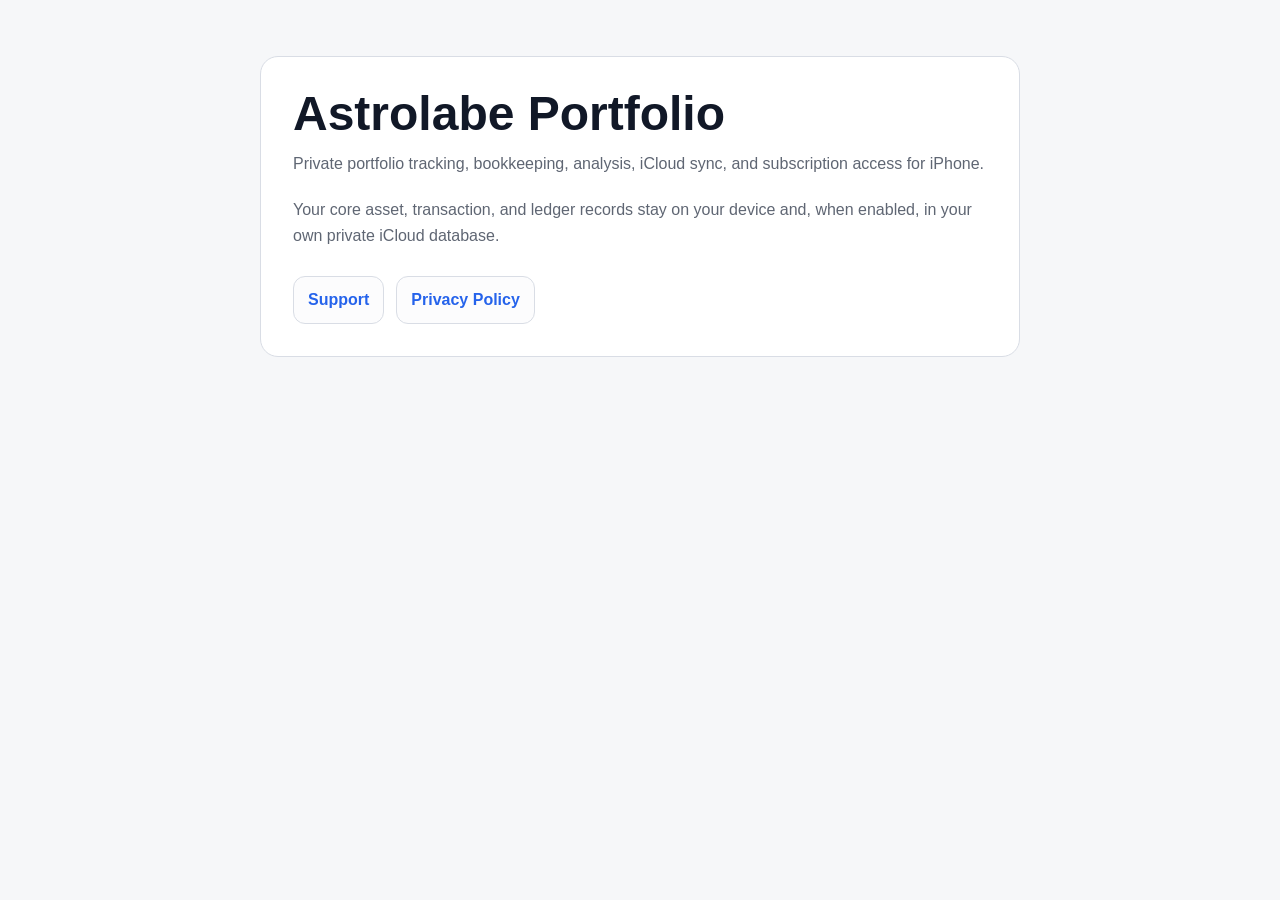
==== index.html @ a9cd0f06 "Publish Astrolabe Portfolio support pages" ====
<!doctype html>
<html lang="en">
<head>
  <meta charset="utf-8">
  <meta name="viewport" content="width=device-width, initial-scale=1">
  <title>Astrolabe Portfolio</title>
  <style>
    :root {
      color-scheme: light dark;
      --bg: #f6f7f9;
      --text: #111827;
      --muted: #5f6673;
      --card: #ffffff;
      --link: #2563eb;
      --border: #d9dde5;
    }

    @media (prefers-color-scheme: dark) {
      :root {
        --bg: #0b0d12;
        --text: #f5f7fb;
        --muted: #a3adbd;
        --card: #151923;
        --link: #60a5fa;
        --border: #2b3240;
      }
    }

    body {
      margin: 0;
      font-family: -apple-system, BlinkMacSystemFont, "Segoe UI", sans-serif;
      background: var(--bg);
      color: var(--text);
      line-height: 1.6;
    }

    main {
      width: min(760px, calc(100% - 32px));
      margin: 56px auto;
    }

    .panel {
      background: var(--card);
      border: 1px solid var(--border);
      border-radius: 18px;
      padding: 32px;
    }

    h1 {
      margin: 0 0 12px;
      font-size: clamp(32px, 7vw, 48px);
      line-height: 1.05;
      letter-spacing: 0;
    }

    p {
      color: var(--muted);
      margin: 0 0 20px;
    }

    nav {
      display: flex;
      gap: 12px;
      flex-wrap: wrap;
      margin-top: 28px;
    }

    a {
      color: var(--link);
      text-decoration: none;
      font-weight: 600;
    }

    nav a {
      border: 1px solid var(--border);
      border-radius: 12px;
      padding: 10px 14px;
      background: color-mix(in srgb, var(--card), var(--bg) 35%);
    }
  </style>
</head>
<body>
  <main>
    <section class="panel">
      <h1>Astrolabe Portfolio</h1>
      <p>Private portfolio tracking, bookkeeping, analysis, iCloud sync, and subscription access for iPhone.</p>
      <p>Your core asset, transaction, and ledger records stay on your device and, when enabled, in your own private iCloud database.</p>
      <nav aria-label="Astrolabe Portfolio links">
        <a href="./support.html">Support</a>
        <a href="./privacy.html">Privacy Policy</a>
      </nav>
    </section>
  </main>
</body>
</html>
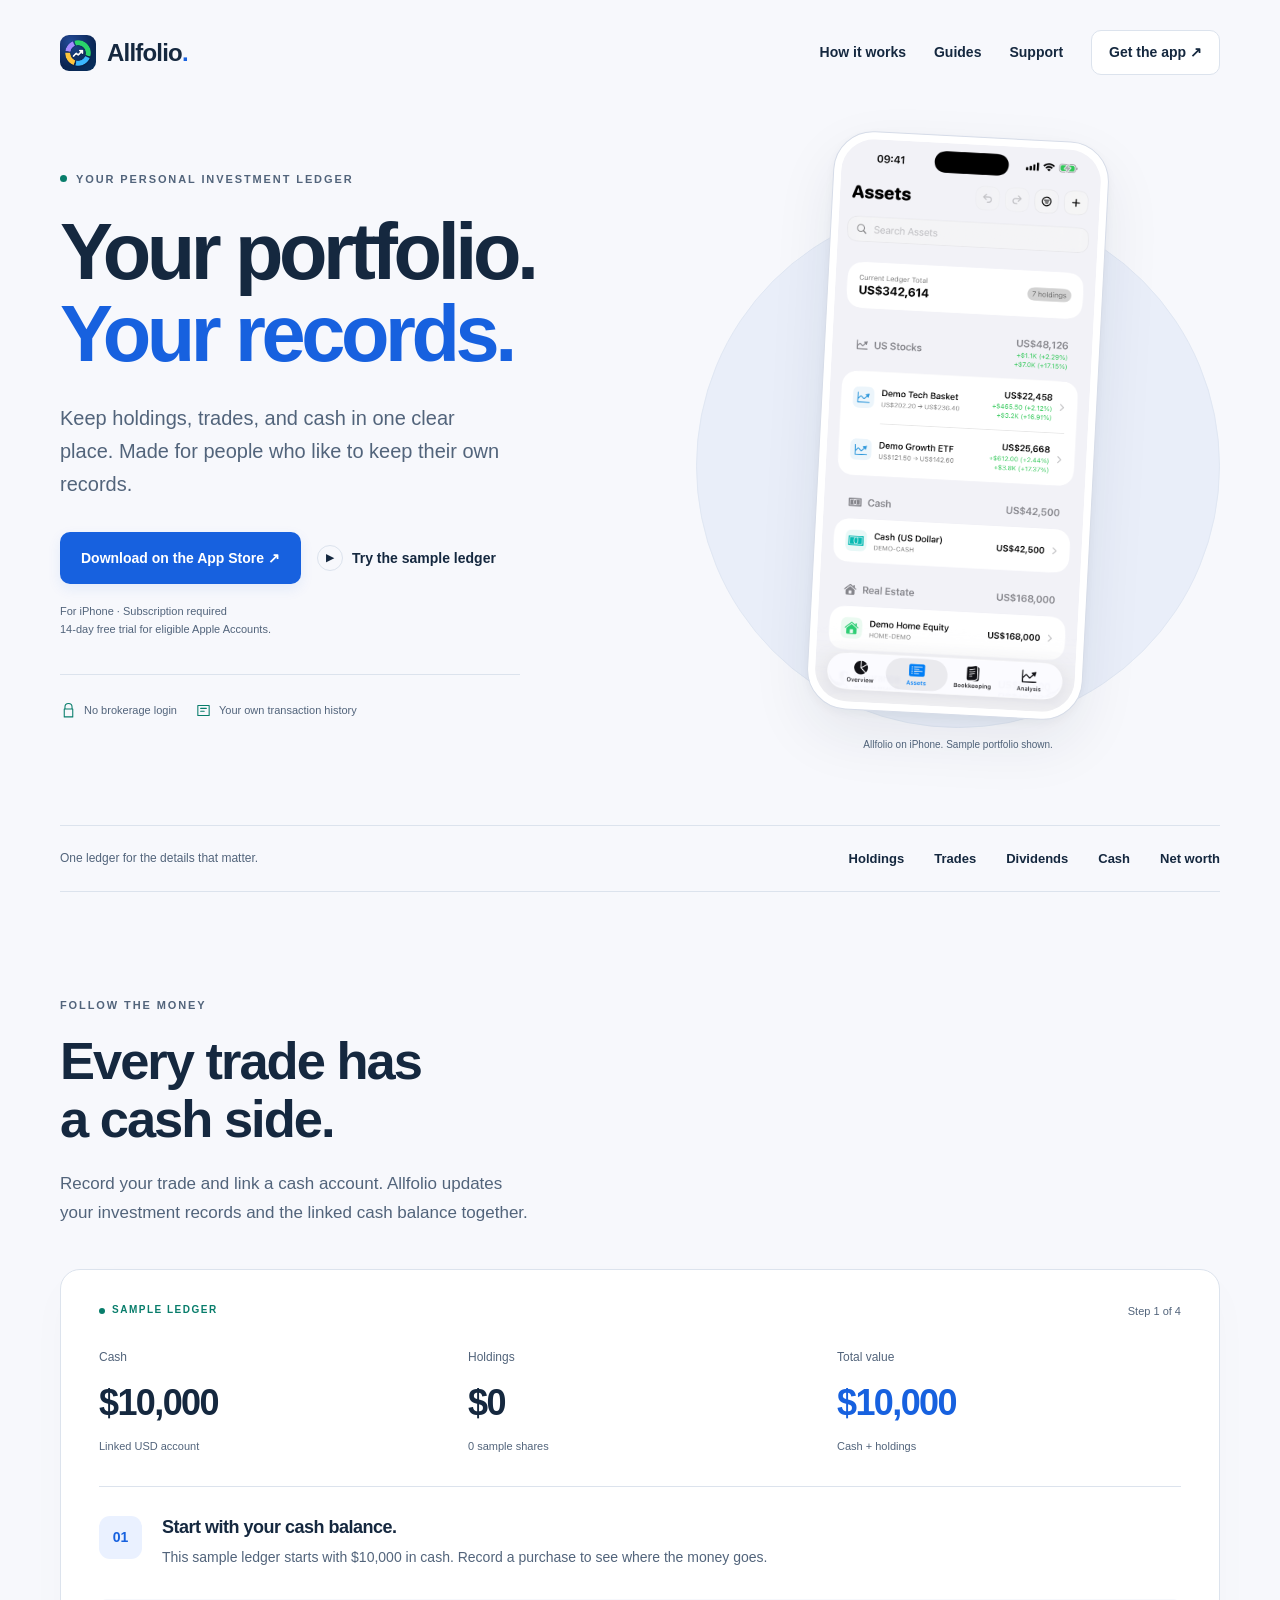
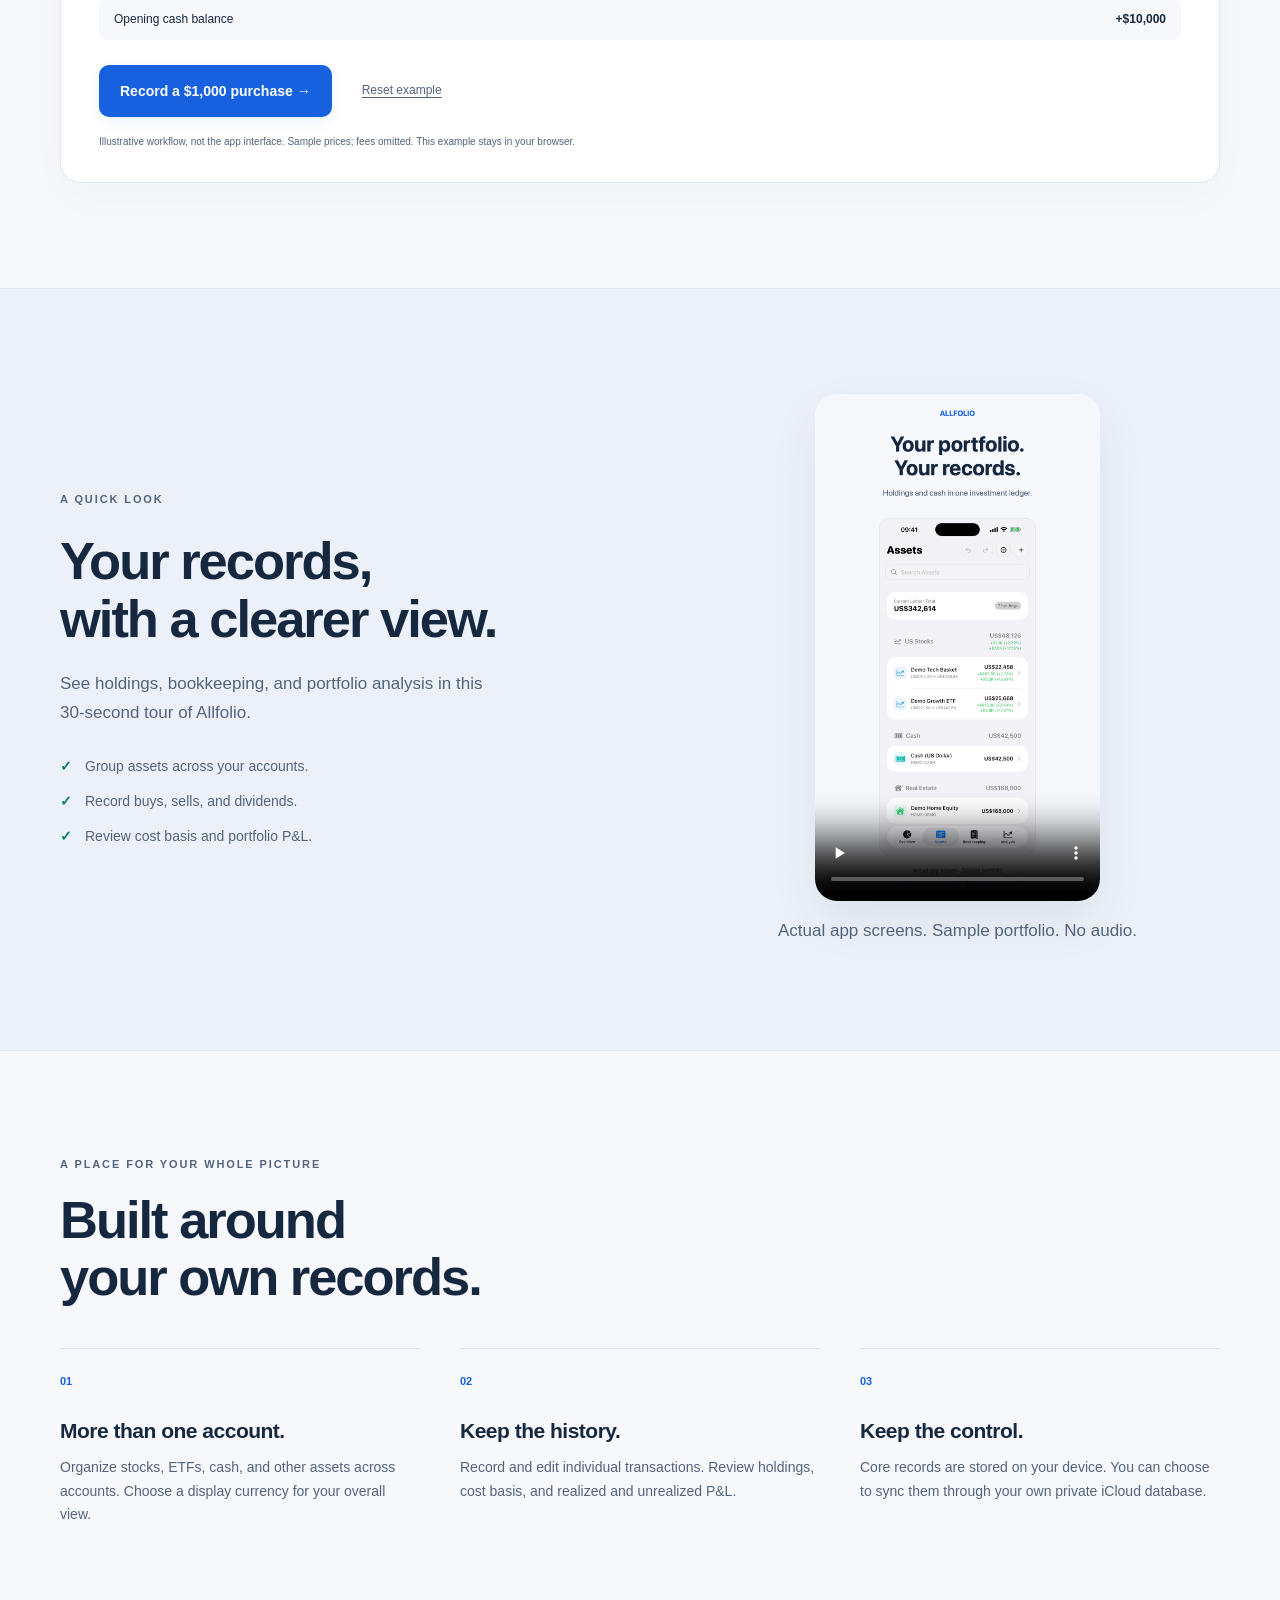
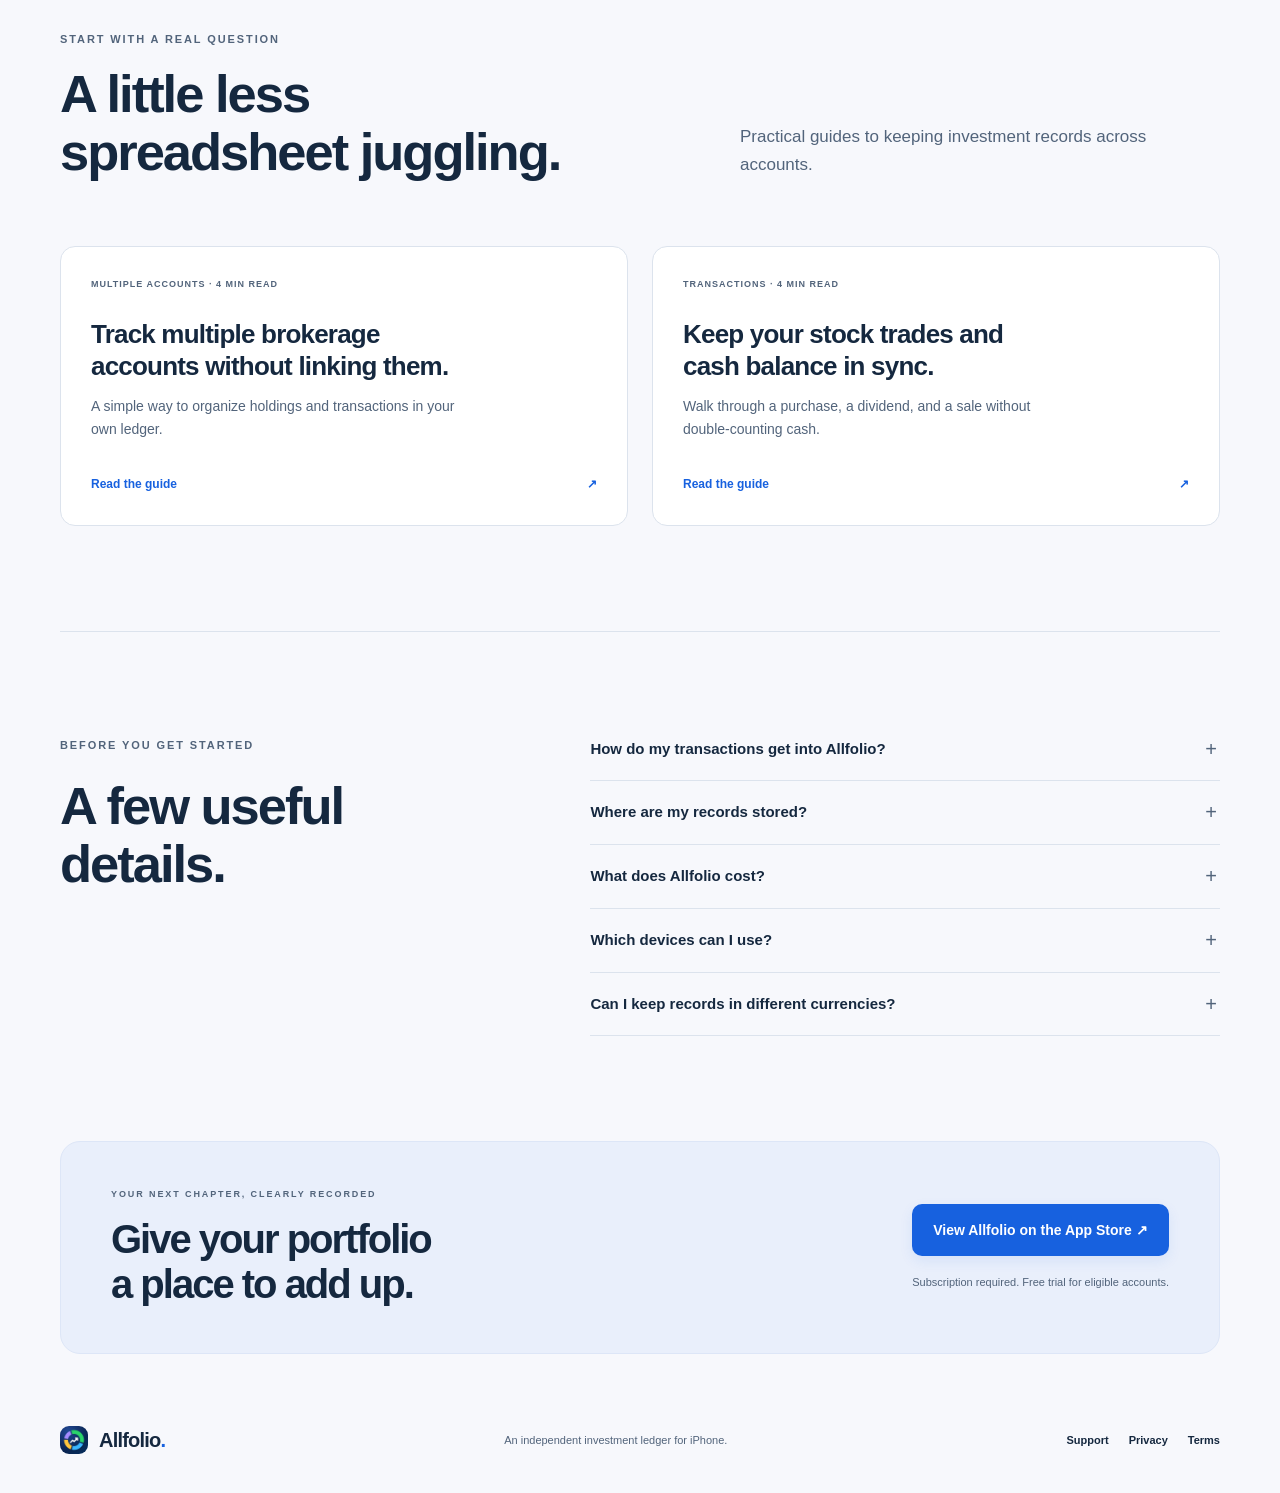
==== commit ba107452: "Publish Allfolio US landing page and investment ledger guides" ====
--- a/index.html
+++ b/index.html
@@ -1,95 +1,32 @@
 <!doctype html>
 <html lang="en">
 <head>
-  <meta charset="utf-8">
-  <meta name="viewport" content="width=device-width, initial-scale=1">
-  <title>Astrolabe Portfolio</title>
-  <style>
-    :root {
-      color-scheme: light dark;
-      --bg: #f6f7f9;
-      --text: #111827;
-      --muted: #5f6673;
-      --card: #ffffff;
-      --link: #2563eb;
-      --border: #d9dde5;
-    }
-
-    @media (prefers-color-scheme: dark) {
-      :root {
-        --bg: #0b0d12;
-        --text: #f5f7fb;
-        --muted: #a3adbd;
-        --card: #151923;
-        --link: #60a5fa;
-        --border: #2b3240;
-      }
-    }
-
-    body {
-      margin: 0;
-      font-family: -apple-system, BlinkMacSystemFont, "Segoe UI", sans-serif;
-      background: var(--bg);
-      color: var(--text);
-      line-height: 1.6;
-    }
-
-    main {
-      width: min(760px, calc(100% - 32px));
-      margin: 56px auto;
-    }
-
-    .panel {
-      background: var(--card);
-      border: 1px solid var(--border);
-      border-radius: 18px;
-      padding: 32px;
-    }
-
-    h1 {
-      margin: 0 0 12px;
-      font-size: clamp(32px, 7vw, 48px);
-      line-height: 1.05;
-      letter-spacing: 0;
-    }
-
-    p {
-      color: var(--muted);
-      margin: 0 0 20px;
-    }
-
-    nav {
-      display: flex;
-      gap: 12px;
-      flex-wrap: wrap;
-      margin-top: 28px;
-    }
-
-    a {
-      color: var(--link);
-      text-decoration: none;
-      font-weight: 600;
-    }
-
-    nav a {
-      border: 1px solid var(--border);
-      border-radius: 12px;
-      padding: 10px 14px;
-      background: color-mix(in srgb, var(--card), var(--bg) 35%);
-    }
-  </style>
+  <meta charset="utf-8"><meta name="viewport" content="width=device-width, initial-scale=1">
+  <title>Allfolio — Your portfolio. Your records.</title>
+  <meta name="description" content="A personal investment ledger for iPhone. Track holdings, trades, dividends, and cash across accounts without a brokerage login. Optional private iCloud sync.">
+  <meta name="theme-color" content="#f7f8fc">
+  <meta name="apple-itunes-app" content="app-id=6772176503, affiliate-data=pt=128935614&amp;ct=US_Web_202611&amp;mt=8">
+  <meta property="og:title" content="Allfolio — Your portfolio. Your records."><meta property="og:description" content="Holdings, trades, and cash in one clear ledger. Made for iPhone. No brokerage login required."><meta property="og:type" content="website"><meta property="og:url" content="https://ogerhsou.github.io/astrolabe-portfolio-support/"><meta property="og:image" content="https://ogerhsou.github.io/astrolabe-portfolio-support/marketing/social-card.png"><meta name="twitter:card" content="summary_large_image">
+  <link rel="canonical" href="https://ogerhsou.github.io/astrolabe-portfolio-support/"><link rel="icon" href="./marketing/app-icon.png"><link rel="stylesheet" href="./marketing/site.css"><script src="./marketing/demo.js" defer></script>
+  <script type="application/ld+json">{"@context":"https://schema.org","@type":"SoftwareApplication","name":"Allfolio: Portfolio Tracker","applicationCategory":"FinanceApplication","operatingSystem":"iOS 17.0 or later","url":"https://ogerhsou.github.io/astrolabe-portfolio-support/","downloadUrl":"https://apps.apple.com/us/app/allfolio-portfolio-tracker/id6772176503","description":"A personal investment ledger for iPhone, with manual transaction recording, linked cash accounts, holdings, and optional private iCloud sync."}</script>
 </head>
 <body>
-  <main>
-    <section class="panel">
-      <h1>Astrolabe Portfolio</h1>
-      <p>Private portfolio tracking, bookkeeping, analysis, iCloud sync, and subscription access for iPhone.</p>
-      <p>Your core asset, transaction, and ledger records stay on your device and, when enabled, in your own private iCloud database.</p>
-      <nav aria-label="Astrolabe Portfolio links">
-        <a href="./support.html">Support</a>
-        <a href="./privacy.html">Privacy Policy</a>
-      </nav>
+  <a class="skip-link" href="#main">Skip to content</a>
+  <header class="site-header wrap"><a class="brand" href="./" aria-label="Allfolio home"><img src="./marketing/app-icon.png" width="36" height="36" alt=""><span>Allfolio<span class="brand-dot">.</span></span></a><nav aria-label="Main navigation"><a href="#how-it-works">How it works</a><a href="#guides">Guides</a><a href="./support.html">Support</a><a class="nav-download" href="https://apps.apple.com/app/apple-store/id6772176503?pt=128935614&amp;ct=US_Web_202611&amp;mt=8">Get the app ↗</a></nav></header>
+  <main id="main">
+    <section class="hero wrap" aria-labelledby="hero-title">
+      <div class="hero-copy"><p class="eyebrow"><span class="status-dot" aria-hidden="true"></span>YOUR PERSONAL INVESTMENT LEDGER</p><h1 id="hero-title">Your portfolio.<br><span>Your records.</span></h1><p class="hero-description">Keep holdings, trades, and cash in one clear place. Made for people who like to keep their own records.</p><div class="hero-actions"><a class="button primary" href="https://apps.apple.com/app/apple-store/id6772176503?pt=128935614&amp;ct=US_Web_202611&amp;mt=8">Download on the App Store ↗</a><a class="button text-button" href="#how-it-works"><span class="play-mark" aria-hidden="true">▶</span>Try the sample ledger</a></div><p class="purchase-note">For iPhone · Subscription required<br>14-day free trial for eligible Apple Accounts.</p><div class="hero-proof"><span><svg viewBox="0 0 24 24" aria-hidden="true"><path d="M7 10V7a5 5 0 0 1 10 0v3M6 10h12v11H6z"/></svg>No brokerage login</span><span><svg viewBox="0 0 24 24" aria-hidden="true"><path d="M4 5h16v14H4zM8 9h8M8 13h5"/></svg>Your own transaction history</span></div></div>
+      <figure class="hero-visual"><div class="visual-orbit" aria-hidden="true"></div><div class="phone-frame"><img class="app-screen" src="./marketing/holdings.png" width="1284" height="2778" alt="Allfolio's Assets screen showing sample stock holdings, cash, and other assets in one ledger." fetchpriority="high"></div><figcaption>Allfolio on iPhone. Sample portfolio shown.</figcaption></figure>
     </section>
-  </main>
-</body>
-</html>
+    <section class="feature-strip wrap" aria-label="What you can track"><p>One ledger for the details that matter.</p><div><span>Holdings</span><span>Trades</span><span>Dividends</span><span>Cash</span><span>Net worth</span></div></section>
+    <section class="section wrap" id="how-it-works" aria-labelledby="demo-title">
+      <div class="section-heading"><p class="eyebrow">FOLLOW THE MONEY</p><h2 id="demo-title">Every trade has<br>a cash side.</h2><p>Record your trade and link a cash account. Allfolio updates your investment records and the linked cash balance together.</p></div>
+      <div class="demo" data-ledger-demo><div class="demo-topline"><span class="sample-tag">SAMPLE LEDGER</span><span class="demo-step" data-demo-step>Step 1 of 4</span></div><div class="demo-balances"><div><span class="balance-label">Cash</span><strong data-demo-cash>$10,000</strong><span class="balance-detail">Linked USD account</span></div><div><span class="balance-label">Holdings</span><strong data-demo-holdings>$0</strong><span class="balance-detail" data-demo-shares>0 sample shares</span></div><div><span class="balance-label">Total value</span><strong data-demo-total>$10,000</strong><span class="balance-detail">Cash + holdings</span></div></div><div class="demo-explanation" aria-live="polite" aria-atomic="true"><span class="demo-symbol" aria-hidden="true" data-demo-icon>01</span><div><h3 data-demo-title>Start with your cash balance.</h3><p data-demo-description>This sample ledger starts with $10,000 in cash. Record a purchase to see where the money goes.</p></div></div><ol class="demo-history" data-demo-history aria-label="Sample transaction history"><li><span>Opening cash balance</span><strong>+$10,000</strong></li></ol><div class="demo-controls"><button type="button" class="button primary" data-demo-next>Record a $1,000 purchase →</button><button type="button" class="reset-button" data-demo-reset>Reset example</button></div><p class="demo-disclosure">Illustrative workflow, not the app interface. Sample prices; fees omitted. This example stays in your browser.</p><noscript><p class="demo-disclosure">Buying 10 shares at $100 moves $1,000 from cash into holdings. Your cash becomes $9,000 and your holdings become $1,000. Enable JavaScript to step through the example.</p></noscript></div>
+    </section>
+    <section class="section tour-section" aria-labelledby="tour-title"><div class="wrap tour-layout"><div><p class="eyebrow">A QUICK LOOK</p><h2 id="tour-title">Your records,<br>with a clearer view.</h2><p>See holdings, bookkeeping, and portfolio analysis in this 30-second tour of Allfolio.</p><ul class="check-list"><li>Group assets across your accounts.</li><li>Record buys, sells, and dividends.</li><li>Review cost basis and portfolio P&amp;L.</li></ul></div><div class="tour-video"><video controls playsinline preload="none" poster="./marketing/tour-poster.png" width="1080" height="1920" aria-label="Thirty-second Allfolio product tour with sample data"><source src="./marketing/allfolio-tour.mp4" type="video/mp4"><track kind="captions" src="./marketing/allfolio-tour.vtt" srclang="en" label="English" default>Your browser does not support video. <a href="./marketing/allfolio-tour.mp4">Download the Allfolio tour.</a></video><p>Actual app screens. Sample portfolio. No audio.</p></div></div></section>
+    <section class="section wrap" aria-labelledby="features-title"><div class="section-heading"><p class="eyebrow">A PLACE FOR YOUR WHOLE PICTURE</p><h2 id="features-title">Built around<br>your own records.</h2></div><div class="feature-grid"><article><span class="feature-number">01</span><h3>More than one account.</h3><p>Organize stocks, ETFs, cash, and other assets across accounts. Choose a display currency for your overall view.</p></article><article><span class="feature-number">02</span><h3>Keep the history.</h3><p>Record and edit individual transactions. Review holdings, cost basis, and realized and unrealized P&amp;L.</p></article><article><span class="feature-number">03</span><h3>Keep the control.</h3><p>Core records are stored on your device. You can choose to sync them through your own private iCloud database.</p></article></div></section>
+    <section class="section guides-section wrap" id="guides" aria-labelledby="guides-title"><div class="section-heading horizontal"><div><p class="eyebrow">START WITH A REAL QUESTION</p><h2 id="guides-title">A little less<br>spreadsheet juggling.</h2></div><p>Practical guides to keeping investment records across accounts.</p></div><div class="guide-grid"><a class="guide-card" href="./guides/manual-portfolio-tracker.html"><span class="guide-topic">MULTIPLE ACCOUNTS · 4 MIN READ</span><h3>Track multiple brokerage accounts without linking them.</h3><p>A simple way to organize holdings and transactions in your own ledger.</p><span class="guide-arrow">Read the guide <span aria-hidden="true">↗</span></span></a><a class="guide-card" href="./guides/trades-and-cash.html"><span class="guide-topic">TRANSACTIONS · 4 MIN READ</span><h3>Keep your stock trades and cash balance in sync.</h3><p>Walk through a purchase, a dividend, and a sale without double-counting cash.</p><span class="guide-arrow">Read the guide <span aria-hidden="true">↗</span></span></a></div></section>
+    <section class="section wrap faq-section" aria-labelledby="faq-title"><div><p class="eyebrow">BEFORE YOU GET STARTED</p><h2 id="faq-title">A few useful<br>details.</h2></div><div class="faq-list"><details><summary>How do my transactions get into Allfolio?</summary><p>You record your assets and transactions yourself. Optional AI recognition can help turn a screenshot into transaction details for you to review. No brokerage login is required.</p></details><details><summary>Where are my records stored?</summary><p>Core asset, transaction, and ledger records are stored on your device, with optional sync through your own private iCloud database. Optional AI, market data, feedback, and consented usage analytics have separate data flows explained in our <a href="./privacy.html">privacy policy</a>.</p></details><details><summary>What does Allfolio cost?</summary><p>Allfolio is free to download. An active monthly or yearly subscription, or an eligible trial, is required to use the app. Eligible Apple Accounts can start a 14-day free trial. Current plans and prices are shown in the App Store and in the app. Trials renew as paid subscriptions unless canceled in your Apple Account settings.</p></details><details><summary>Which devices can I use?</summary><p>Allfolio is available on the App Store for iPhone running iOS 17 or later.</p></details><details><summary>Can I keep records in different currencies?</summary><p>Yes. Record assets and cash accounts in their own currencies, then choose a display currency for the combined view.</p></details></div></section>
+    <section class="closing wrap"><div><p class="eyebrow">YOUR NEXT CHAPTER, CLEARLY RECORDED</p><h2>Give your portfolio<br>a place to add up.</h2></div><div><a class="button primary" href="https://apps.apple.com/app/apple-store/id6772176503?pt=128935614&amp;ct=US_Web_202611&amp;mt=8">View Allfolio on the App Store ↗</a><p class="purchase-note">Subscription required. Free trial for eligible accounts.</p></div></section>
+  </main><footer class="site-footer wrap"><a class="brand" href="./"><img src="./marketing/app-icon.png" width="28" height="28" alt=""><span>Allfolio<span class="brand-dot">.</span></span></a><p>An independent investment ledger for iPhone.</p><nav aria-label="Footer navigation"><a href="./support.html">Support</a><a href="./privacy.html">Privacy</a><a href="https://www.apple.com/legal/internet-services/itunes/dev/stdeula/">Terms</a></nav></footer>
+</body></html>
--- a/marketing/site.css
+++ b/marketing/site.css
@@ -0,0 +1,3 @@
+:root{color-scheme:light;--ink:#15283f;--muted:#52647b;--blue:#1761df;--blue-dark:#104cba;--mint:#087d6b;--line:#dce3ed;--paper:#f7f8fc}*{box-sizing:border-box}html{scroll-behavior:smooth;scroll-padding-top:30px}body{margin:0;background:var(--paper);color:var(--ink);font-family:-apple-system,BlinkMacSystemFont,"Segoe UI",sans-serif;font-size:17px;line-height:1.65;-webkit-font-smoothing:antialiased}a{color:inherit;text-decoration:none}a:focus-visible,button:focus-visible,summary:focus-visible{outline:3px solid var(--blue);outline-offset:6px;border-radius:5px}button{font:inherit;cursor:pointer}.wrap{width:min(1160px,calc(100% - 80px));margin-inline:auto}.skip-link{position:absolute;top:-70px;left:20px;background:var(--ink);color:#fff;padding:12px 18px;z-index:10}.skip-link:focus{top:12px}.site-header{height:105px;display:flex;align-items:center;justify-content:space-between;gap:28px}.brand{display:inline-flex;align-items:center;gap:11px;font-size:24px;font-weight:750;letter-spacing:-.8px;white-space:nowrap}.brand img{border-radius:9px}.brand-dot{color:var(--blue)}nav{display:flex;align-items:center;gap:28px;font-size:14px;font-weight:600}.nav-download{padding:10px 17px;border:1px solid var(--line);border-radius:10px;background:#fff}nav a:hover{color:var(--blue)}.hero{display:grid;grid-template-columns:1.15fr 1fr;align-items:center;min-height:720px;padding-block:25px 65px;gap:34px}.eyebrow{font-size:11px;font-weight:750;letter-spacing:1.9px;line-height:1.6;margin:0 0 23px;color:var(--muted)}.status-dot{display:inline-block;width:7px;height:7px;background:var(--mint);border-radius:50%;margin-right:9px;vertical-align:1px}h1,h2,h3,p{margin-top:0}h1{font-size:clamp(54px,6.2vw,84px);line-height:1.03;font-weight:750;letter-spacing:-4.4px;margin-bottom:27px}h1 span{color:var(--blue)}.hero-description{color:var(--muted);font-size:20px;line-height:1.65;max-width:445px;margin-bottom:30px}.hero-actions{display:flex;align-items:center;flex-wrap:wrap;gap:15px}.button{display:inline-flex;align-items:center;justify-content:center;gap:12px;min-height:52px;padding:13px 20px;border-radius:10px;border:1px solid transparent;font-size:14px;font-weight:650;line-height:1.45;text-align:center}.primary{background:var(--blue);color:#fff;box-shadow:0 5px 14px #1761df16}.primary:hover{background:var(--blue-dark)}.text-button{padding-inline:0;gap:9px}.text-button:hover{color:var(--blue)}.play-mark{font-size:10px;width:26px;height:26px;display:grid;place-items:center;border:1px solid var(--line);border-radius:50%;padding-left:1px}.purchase-note{font-size:11px;line-height:1.7;color:var(--muted);margin:17px 0 0}.hero-proof{display:flex;flex-wrap:wrap;gap:18px;margin-top:35px;padding-top:26px;border-top:1px solid var(--line);max-width:460px;color:var(--muted);font-size:11px}.hero-proof span{display:inline-flex;align-items:center;gap:7px}.hero-proof svg{width:17px;height:17px;stroke:var(--mint);stroke-width:1.5;fill:none;stroke-linecap:round;stroke-linejoin:round}.hero-visual{margin:0;position:relative;display:flex;flex-direction:column;align-items:center;isolation:isolate}.visual-orbit{position:absolute;top:11%;width:100%;aspect-ratio:1;border-radius:50%;background:#e9eef9;border:1px solid #e0e7f3;z-index:-1}.phone-frame{width:276px;border-radius:40px;padding:7px;background:#fff;border:1px solid #d6dce8;box-shadow:0 24px 60px #15283f14,0 3px 10px #15283f0a;transform:rotate(3deg)}.app-screen{display:block;width:100%;height:auto;border-radius:33px}.hero-visual figcaption{font-size:10px;color:var(--muted);margin-top:22px}.feature-strip{border-block:1px solid var(--line);padding-block:22px;display:flex;align-items:center;justify-content:space-between;gap:25px}.feature-strip p{margin:0;color:var(--muted);font-size:12px}.feature-strip>div{display:flex;flex-wrap:wrap;gap:30px;font-size:13px;font-weight:650}.section{padding-block:105px}.section-heading{max-width:600px;margin-bottom:42px}.section-heading .eyebrow{margin-bottom:17px}h2{font-size:clamp(34px,4.1vw,54px);line-height:1.1;letter-spacing:-2px;font-weight:720;margin-bottom:23px}.section-heading>p:last-child,.tour-layout>div>p:not(.eyebrow),.horizontal>p{color:var(--muted);font-size:17px;max-width:480px}h3{font-size:21px;line-height:1.3;letter-spacing:-.5px;margin-bottom:12px}.demo{background:#fff;border:1px solid var(--line);padding:32px 38px;border-radius:20px;box-shadow:0 16px 45px #15283f05}.demo-topline{display:flex;justify-content:space-between;align-items:center;margin-bottom:28px}.sample-tag{display:inline-flex;align-items:center;gap:7px;color:var(--mint);font-size:10px;letter-spacing:1.5px;font-weight:750}.sample-tag:before{content:"";display:block;width:6px;height:6px;border-radius:50%;background:var(--mint)}.demo-step{font-size:11px;color:var(--muted)}.demo-balances{display:grid;grid-template-columns:repeat(3,1fr);gap:25px;padding-bottom:31px;border-bottom:1px solid var(--line)}.demo-balances>div{display:flex;flex-direction:column;gap:5px}.balance-label{font-size:12px;color:var(--muted)}.demo-balances strong{font-size:36px;font-weight:650;letter-spacing:-1.6px;font-variant-numeric:tabular-nums}.demo-balances>div:last-child strong{color:var(--blue)}.balance-detail{font-size:11px;color:var(--muted)}.demo-explanation{display:flex;align-items:flex-start;gap:20px;margin-block:29px}.demo-symbol{display:grid;place-items:center;flex-shrink:0;width:43px;height:43px;background:#eaf1ff;color:var(--blue);border-radius:11px;font-size:14px;font-weight:700}.demo-explanation h3{font-size:18px;margin-bottom:7px}.demo-explanation p{font-size:14px;color:var(--muted);margin:0;max-width:710px}.demo-history{list-style:none;padding:0;margin:0 0 25px;display:flex;flex-direction:column-reverse;gap:8px}.demo-history li{display:flex;justify-content:space-between;gap:20px;background:#f6f8fc;border-radius:8px;padding:11px 15px;font-size:12px}.demo-history strong{font-variant-numeric:tabular-nums;white-space:nowrap;font-weight:600}.demo-controls{display:flex;align-items:center;gap:20px;flex-wrap:wrap}.reset-button{background:none;border:0;padding:10px;color:var(--muted);font-size:12px;text-decoration:underline;text-underline-offset:3px}.demo-disclosure{font-size:10px;line-height:1.6;color:var(--muted);margin:17px 0 0}.tour-section{background:#ecf1f9;border-block:1px solid #e2e8f2}.tour-layout{display:grid;grid-template-columns:1fr 1fr;gap:110px;align-items:center}.tour-layout>div:first-child{max-width:450px}.check-list{list-style:none;padding:0;display:grid;gap:12px;margin:28px 0 0;color:var(--muted);font-size:14px}.check-list li:before{content:"✓";margin-right:13px;color:var(--mint);font-weight:700}.tour-video{display:flex;flex-direction:column;align-items:center}.tour-video video{width:285px;max-width:100%;height:auto;border-radius:22px;background:#f7f8fc;box-shadow:0 20px 50px #15283f12}.tour-video>p{font-size:10px;color:var(--muted);margin:16px 0 0}.feature-grid{display:grid;grid-template-columns:repeat(3,1fr);gap:40px}.feature-grid article{border-top:1px solid var(--line);padding-top:23px}.feature-number{font-size:11px;color:var(--blue);font-weight:700;display:block;margin-bottom:27px}.feature-grid h3{font-size:21px}.feature-grid p{font-size:14px;color:var(--muted);margin-bottom:0}.horizontal{max-width:none;display:flex;align-items:flex-end;justify-content:space-between;gap:70px}.horizontal>p{max-width:340px;font-size:15px;margin-bottom:25px}.guide-grid{display:grid;grid-template-columns:1fr 1fr;gap:24px}.guide-card{display:flex;flex-direction:column;padding:30px;background:#fff;border:1px solid var(--line);border-radius:15px;transition:border-color .2s,transform .2s}.guide-card:hover{border-color:var(--blue);transform:translateY(-3px)}.guide-topic{font-size:9px;color:var(--muted);letter-spacing:1px;font-weight:700;display:block;margin-bottom:26px}.guide-card h3{font-size:26px;line-height:1.25;letter-spacing:-.8px;max-width:380px}.guide-card p{font-size:14px;color:var(--muted);max-width:380px}.guide-arrow{color:var(--blue);font-size:12px;font-weight:650;margin-top:20px;display:flex;justify-content:space-between}.guides-section{padding-top:0}.faq-section{border-top:1px solid var(--line);display:grid;grid-template-columns:.85fr 1.15fr;gap:65px}.faq-list details{border-bottom:1px solid var(--line);padding-block:19px}.faq-list details:first-child{padding-top:0}.faq-list summary{font-size:15px;font-weight:600;cursor:pointer;list-style:none;position:relative;padding-right:28px}.faq-list summary::-webkit-details-marker{display:none}.faq-list summary:after{content:"+";position:absolute;right:3px;font-size:20px;font-weight:400;line-height:1.2;color:var(--muted)}.faq-list details[open] summary:after{content:"−"}.faq-list details p{font-size:13px;color:var(--muted);margin:15px 0 0;line-height:1.8}.faq-list a{color:var(--blue);text-decoration:underline}.closing{display:flex;align-items:center;justify-content:space-between;gap:50px;background:#e9effb;border:1px solid #dde6f7;border-radius:20px;padding:45px 50px;margin-block:0 70px}.closing h2{font-size:40px;line-height:1.14;margin:0}.closing .eyebrow{font-size:9px;margin-bottom:15px}.closing>div:last-child{max-width:340px}.site-footer{padding-block:0 36px;display:flex;align-items:center;justify-content:space-between;gap:28px}.site-footer .brand{font-size:20px}.site-footer p{font-size:11px;color:var(--muted);margin:0}.site-footer nav{font-size:11px;gap:20px}.article-header{max-width:780px;margin:65px auto 45px}.article-header h1{font-size:clamp(38px,5vw,62px);line-height:1.1;letter-spacing:-2.6px}.article-header .article-deck{font-size:19px;color:var(--muted);max-width:680px}.article{max-width:730px;margin:0 auto 90px}.article h2{font-size:28px;letter-spacing:-.8px;line-height:1.3;margin-top:42px}.article h3{font-size:20px;margin-top:28px}.article p,.article li{color:var(--muted);font-size:16px;line-height:1.9}.article a{color:var(--blue);text-decoration:underline;text-underline-offset:3px}.article ol,.article ul{padding-left:23px}.article li{padding-left:5px;margin-bottom:10px}.article-note{padding:20px 25px;background:#eaf0fb;border-left:3px solid var(--blue);border-radius:0 10px 10px 0;margin-block:28px}.article-note p{margin:0;font-size:14px}.article table{width:100%;border-collapse:collapse;font-size:14px;margin-block:25px}.article th,.article td{padding:12px 9px;border-bottom:1px solid var(--line);text-align:left;font-variant-numeric:tabular-nums}.article th{font-size:11px;color:var(--muted);font-weight:650}.article .button{color:#fff;text-decoration:none}.article .article-cta{border:1px solid var(--line);border-radius:12px;padding:26px;margin-top:40px;background:#fff}.article-cta h3{margin-top:0}.article-cta p{font-size:14px}.article-footnote{font-size:11px!important}.article-back{font-size:13px;color:var(--blue);display:inline-block;margin-bottom:25px}
+@media(min-width:1500px){.hero{min-height:780px}.phone-frame{width:300px}}@media(max-width:1000px){.wrap{width:calc(100% - 56px)}.hero{min-height:690px;gap:20px}h1{font-size:66px;letter-spacing:-3.5px}.hero-description{font-size:18px}.phone-frame{width:250px}.hero-actions{gap:6px}.button{font-size:13px;padding:12px 16px}.feature-strip>div{gap:20px}.tour-layout{gap:60px}.feature-grid{gap:25px}.closing{padding:35px}.site-footer{flex-wrap:wrap}.site-footer p{order:3;width:100%}.article-header,.article{width:calc(100% - 56px)}}
+@media(max-width:700px){.wrap{width:calc(100% - 40px)}.site-header{height:80px;gap:18px}.brand{font-size:22px}.brand img{width:32px;height:32px}nav{gap:16px;font-size:12px}.site-header nav>a:not(.nav-download){display:none}.nav-download{padding:8px 12px;font-size:12px}.hero{grid-template-columns:1fr;gap:38px;padding-top:42px;padding-bottom:40px;text-align:center}.hero-copy{max-width:500px;margin:auto}.eyebrow{font-size:9px;letter-spacing:1.5px;margin-bottom:22px}h1{font-size:clamp(53px,12vw,76px);letter-spacing:-3.2px;margin-bottom:23px}.hero-description{font-size:17px;max-width:350px;margin-inline:auto;margin-bottom:24px}.hero-actions{justify-content:center;gap:13px}.hero-actions .button{font-size:12px}.text-button{min-height:40px}.purchase-note{font-size:10px}.hero-proof{justify-content:center;font-size:10px;margin-top:26px;padding-top:20px}.hero-visual{width:min(370px,100%);margin:auto}.phone-frame{width:235px;border-radius:34px;padding:6px;transform:rotate(2deg)}.app-screen{border-radius:28px}.hero-visual figcaption{font-size:9px;margin-top:17px}.visual-orbit{top:9%}.feature-strip{display:block;text-align:center;padding-block:20px}.feature-strip p{font-size:11px;margin-bottom:13px}.feature-strip>div{justify-content:center;gap:19px;font-size:11px}.section{padding-block:65px}.section-heading{margin-bottom:30px}.section-heading .eyebrow{margin-bottom:14px}h2{font-size:38px;letter-spacing:-1.5px}.section-heading>p:last-child{font-size:15px}.demo{padding:23px 20px;border-radius:15px}.demo-topline{margin-bottom:24px}.sample-tag{font-size:9px}.demo-step{font-size:10px}.demo-balances{gap:12px;padding-bottom:22px}.balance-label{font-size:10px}.demo-balances strong{font-size:25px;letter-spacing:-1.1px}.balance-detail{font-size:9px;line-height:1.5}.demo-explanation{gap:12px;margin-block:23px}.demo-symbol{width:32px;height:32px;font-size:11px;border-radius:9px}.demo-explanation h3{font-size:15px}.demo-explanation p{font-size:12px}.demo-history li{font-size:10px;padding:10px;gap:10px}.demo-controls{gap:11px}.demo-controls .primary{font-size:12px;min-height:45px}.reset-button{font-size:10px;padding-inline:0}.demo-disclosure{font-size:9px}.tour-layout{grid-template-columns:1fr;gap:35px}.tour-layout>div>p:not(.eyebrow){font-size:15px}.tour-video video{width:260px}.feature-grid{grid-template-columns:1fr;gap:30px}.feature-grid article{display:grid;grid-template-columns:35px 1fr;gap:0 8px;padding-top:20px}.feature-number{grid-row:1 / 3;margin-top:4px;margin-bottom:0}.feature-grid h3{font-size:20px}.feature-grid p{grid-column:2;font-size:13px}.guides-section{padding-top:0}.horizontal{display:block}.horizontal>p{font-size:14px;max-width:360px;margin:0}.guide-grid{grid-template-columns:1fr;gap:17px}.guide-card{padding:25px}.guide-card h3{font-size:25px}.guide-card p{font-size:13px}.guide-topic{margin-bottom:20px}.faq-section{grid-template-columns:1fr;gap:15px}.faq-list summary{font-size:14px}.faq-list details p{font-size:12px}.closing{display:block;padding:29px;margin-bottom:45px}.closing h2{font-size:32px;letter-spacing:-1.4px}.closing>div:last-child{margin-top:25px}.closing .button{font-size:12px}.closing .eyebrow{font-size:8px;line-height:1.7}.site-footer{gap:20px;padding-bottom:25px}.site-footer .brand{font-size:18px}.site-footer .brand img{width:25px;height:25px}.site-footer nav{font-size:10px;gap:14px}.site-footer p{font-size:10px}.article-header{margin-top:40px;margin-bottom:35px;width:calc(100% - 40px)}.article-header h1{font-size:40px;letter-spacing:-1.7px}.article-header .article-deck{font-size:17px}.article{width:calc(100% - 40px);margin-bottom:60px}.article p,.article li{font-size:15px}.article h2{font-size:25px}.article table{font-size:12px}.article th,.article td{padding:10px 5px}.article-note{padding:17px 19px}}@media(prefers-reduced-motion:reduce){html{scroll-behavior:auto}.guide-card{transition:none}.guide-card:hover{transform:none}}
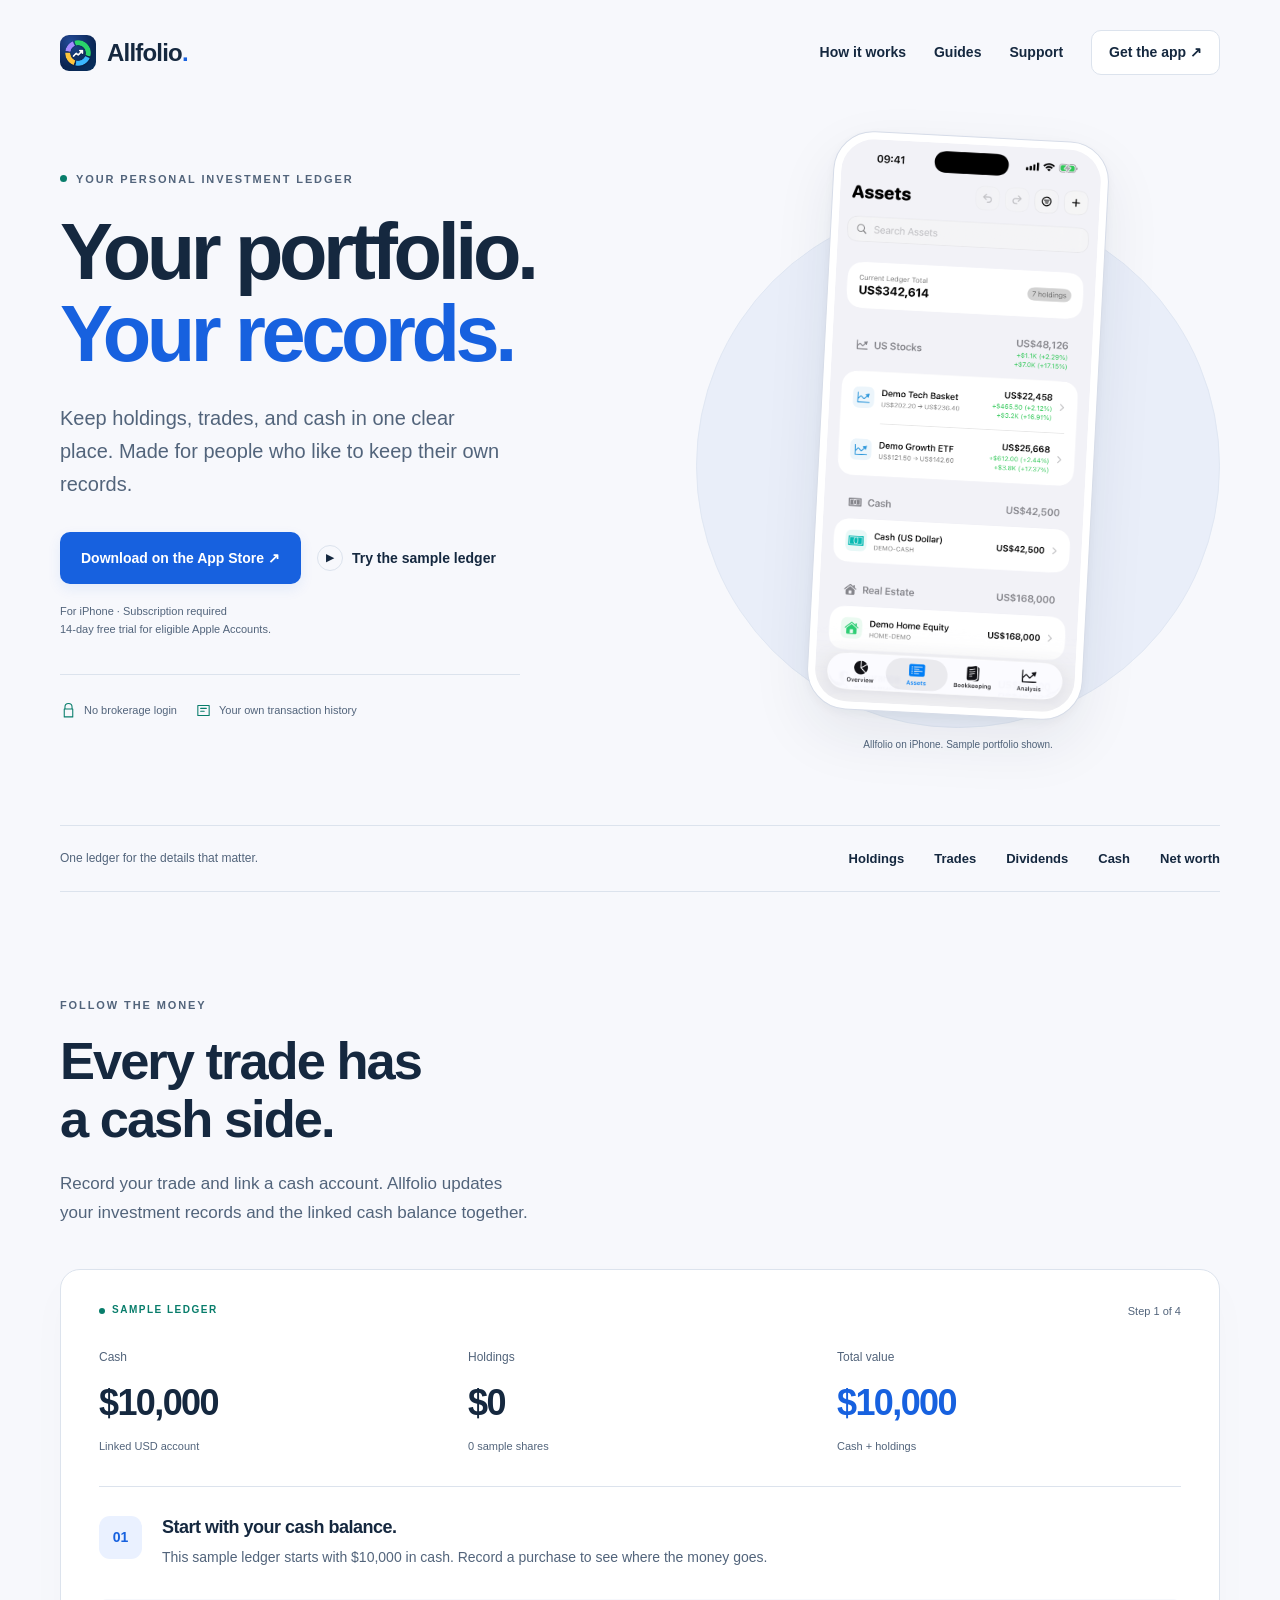
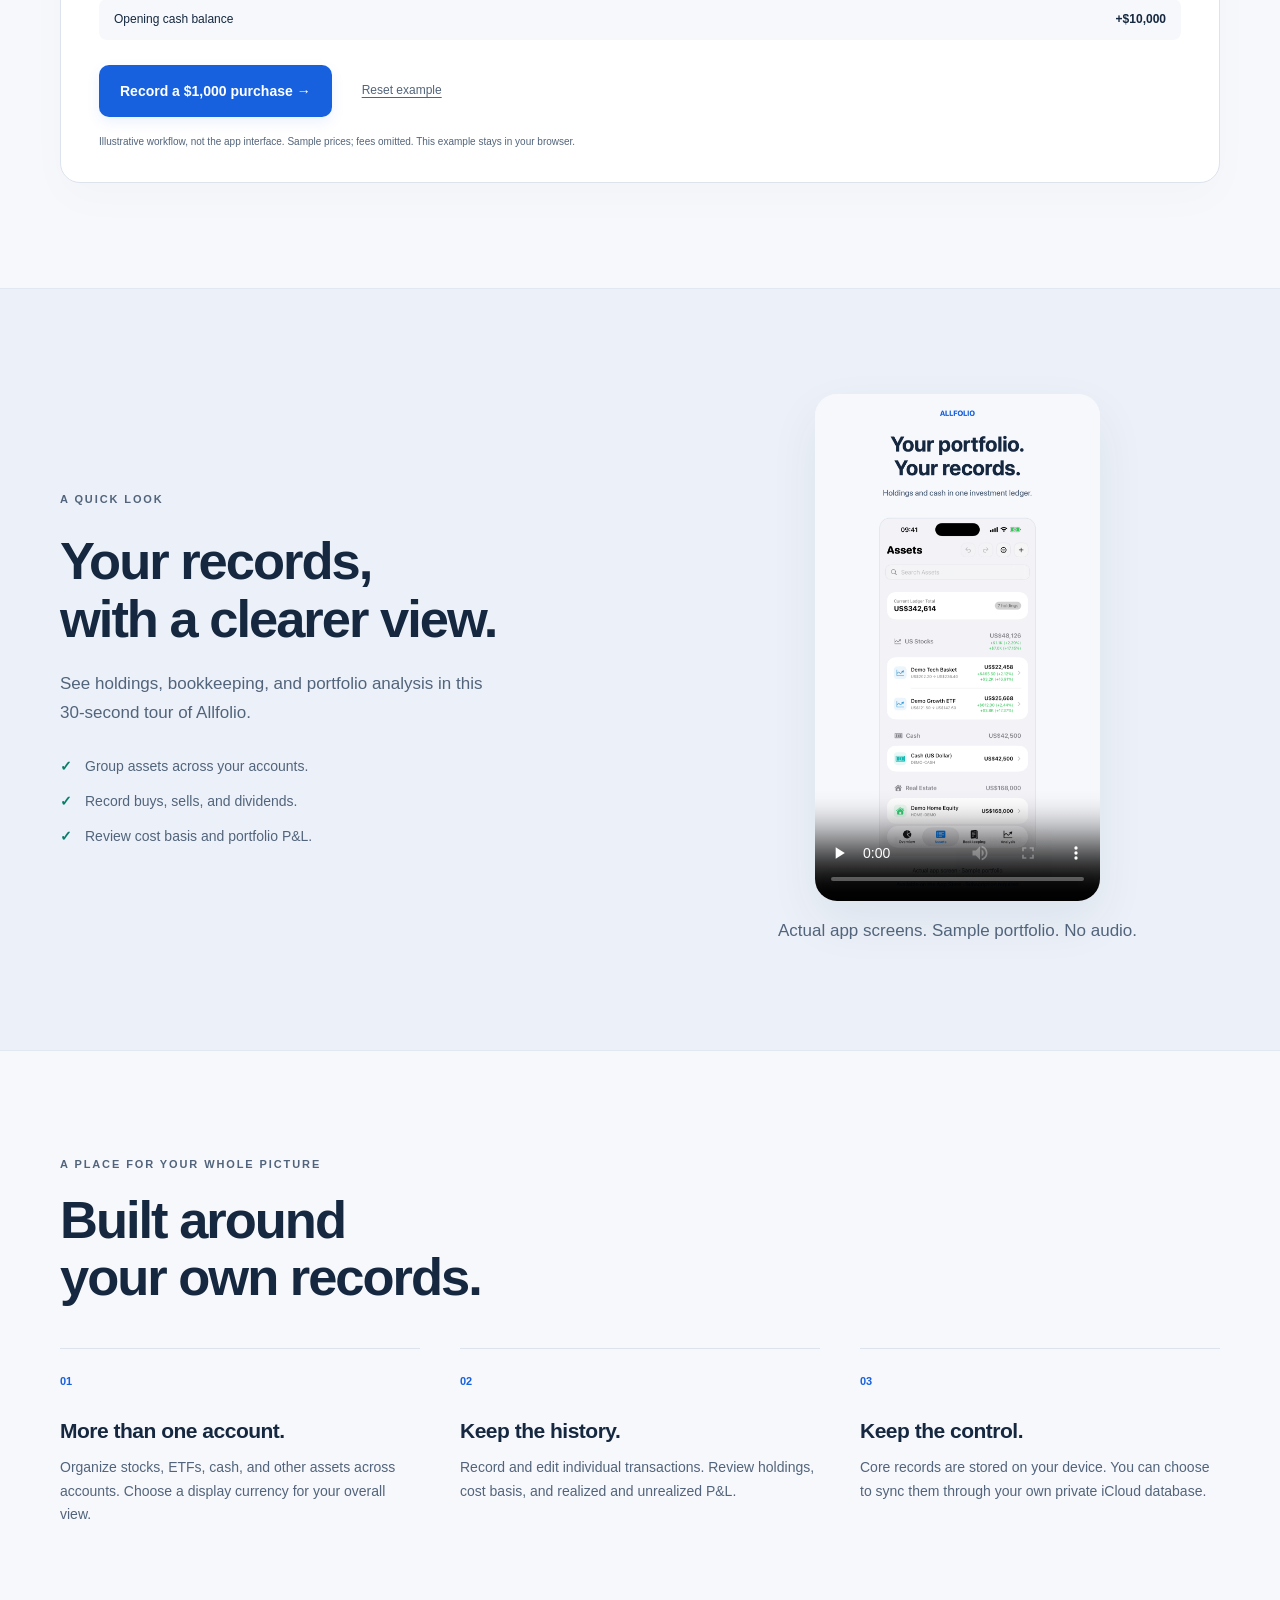
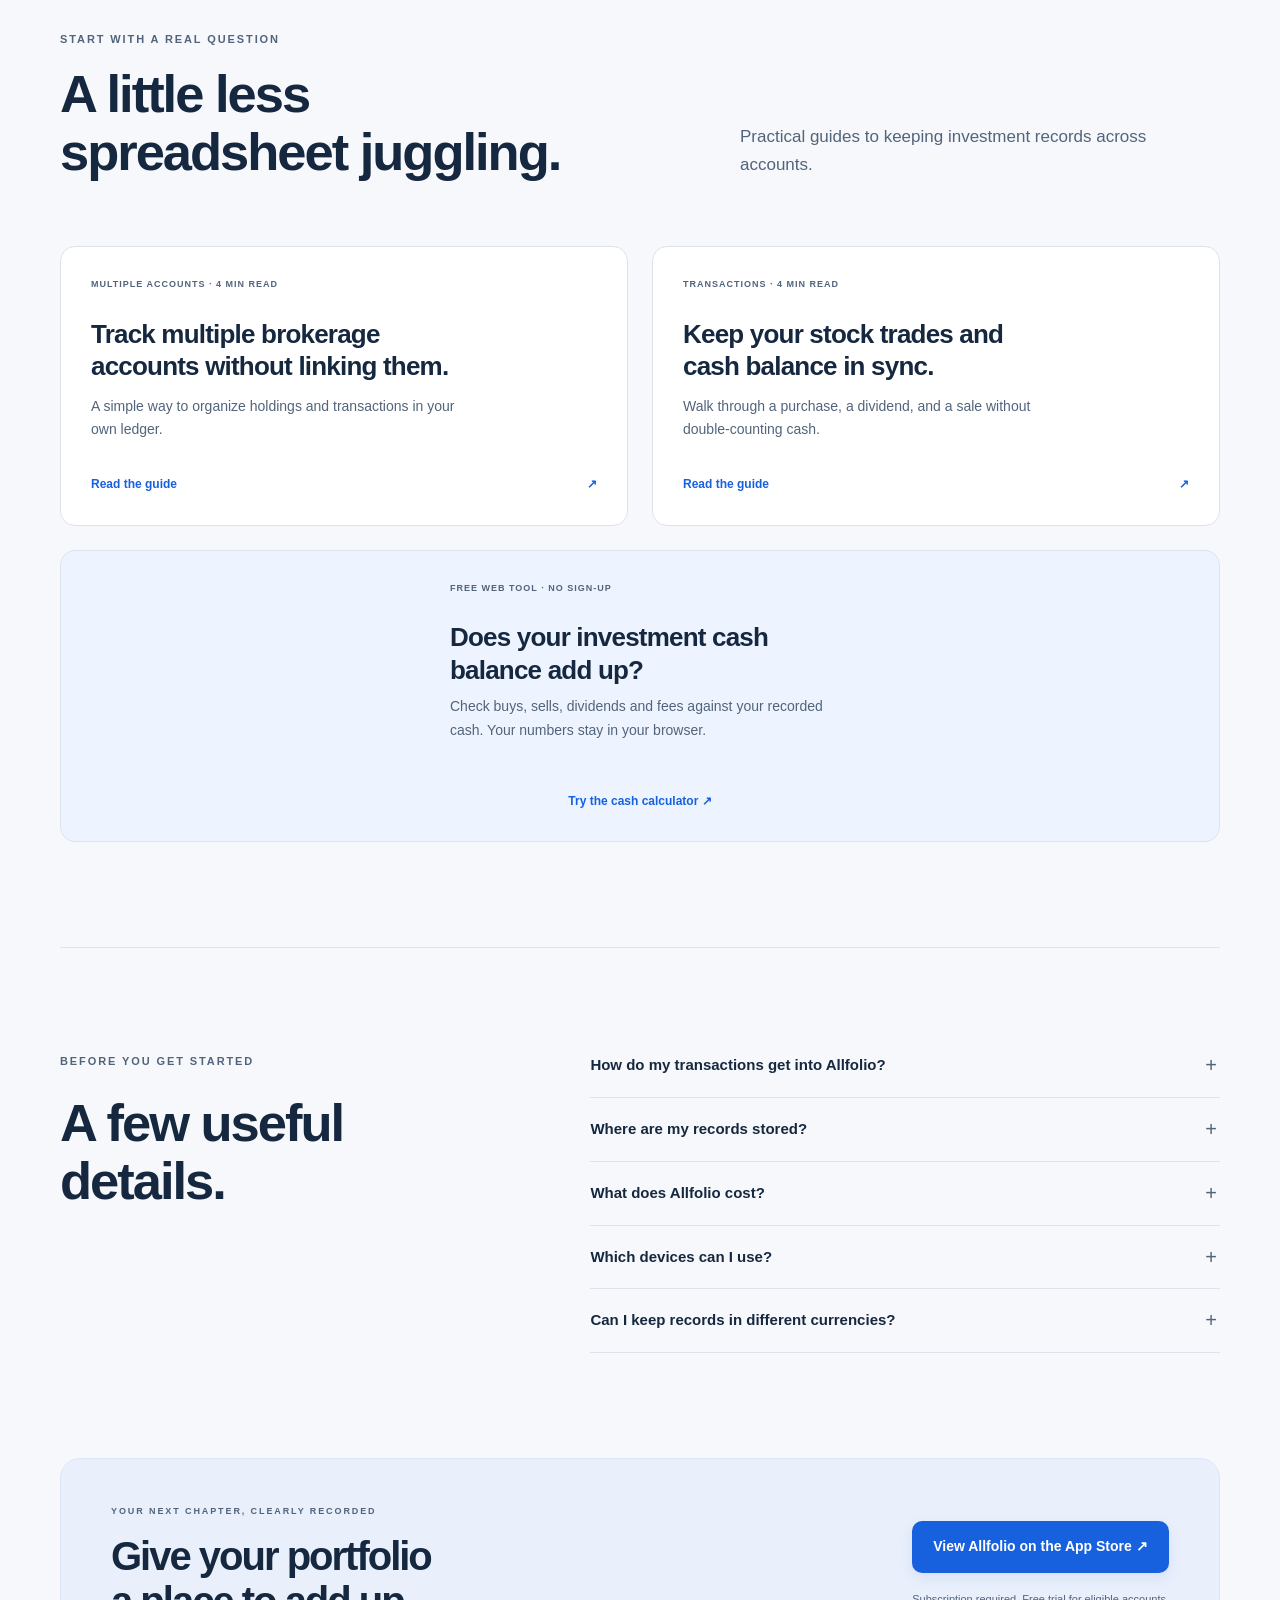
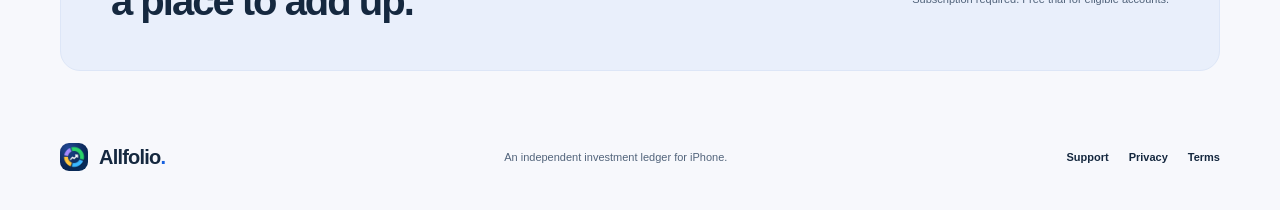
==== commit 1c294651: "Add a free cash reconciliation calculator as an organic acquisition entry point" ====
--- a/index.html
+++ b/index.html
@@ -2,7 +2,7 @@
 <html lang="en">
 <head>
   <meta charset="utf-8"><meta name="viewport" content="width=device-width, initial-scale=1">
-  <title>Allfolio — Your portfolio. Your records.</title>
+  <title>Allfolio — Manual Portfolio Tracker for iPhone</title>
   <meta name="description" content="A personal investment ledger for iPhone. Track holdings, trades, dividends, and cash across accounts without a brokerage login. Optional private iCloud sync.">
   <meta name="theme-color" content="#f7f8fc">
   <meta name="apple-itunes-app" content="app-id=6772176503, affiliate-data=pt=128935614&amp;ct=US_Web_202611&amp;mt=8">
@@ -25,7 +25,7 @@
     </section>
     <section class="section tour-section" aria-labelledby="tour-title"><div class="wrap tour-layout"><div><p class="eyebrow">A QUICK LOOK</p><h2 id="tour-title">Your records,<br>with a clearer view.</h2><p>See holdings, bookkeeping, and portfolio analysis in this 30-second tour of Allfolio.</p><ul class="check-list"><li>Group assets across your accounts.</li><li>Record buys, sells, and dividends.</li><li>Review cost basis and portfolio P&amp;L.</li></ul></div><div class="tour-video"><video controls playsinline preload="none" poster="./marketing/tour-poster.png" width="1080" height="1920" aria-label="Thirty-second Allfolio product tour with sample data"><source src="./marketing/allfolio-tour.mp4" type="video/mp4"><track kind="captions" src="./marketing/allfolio-tour.vtt" srclang="en" label="English" default>Your browser does not support video. <a href="./marketing/allfolio-tour.mp4">Download the Allfolio tour.</a></video><p>Actual app screens. Sample portfolio. No audio.</p></div></div></section>
     <section class="section wrap" aria-labelledby="features-title"><div class="section-heading"><p class="eyebrow">A PLACE FOR YOUR WHOLE PICTURE</p><h2 id="features-title">Built around<br>your own records.</h2></div><div class="feature-grid"><article><span class="feature-number">01</span><h3>More than one account.</h3><p>Organize stocks, ETFs, cash, and other assets across accounts. Choose a display currency for your overall view.</p></article><article><span class="feature-number">02</span><h3>Keep the history.</h3><p>Record and edit individual transactions. Review holdings, cost basis, and realized and unrealized P&amp;L.</p></article><article><span class="feature-number">03</span><h3>Keep the control.</h3><p>Core records are stored on your device. You can choose to sync them through your own private iCloud database.</p></article></div></section>
-    <section class="section guides-section wrap" id="guides" aria-labelledby="guides-title"><div class="section-heading horizontal"><div><p class="eyebrow">START WITH A REAL QUESTION</p><h2 id="guides-title">A little less<br>spreadsheet juggling.</h2></div><p>Practical guides to keeping investment records across accounts.</p></div><div class="guide-grid"><a class="guide-card" href="./guides/manual-portfolio-tracker.html"><span class="guide-topic">MULTIPLE ACCOUNTS · 4 MIN READ</span><h3>Track multiple brokerage accounts without linking them.</h3><p>A simple way to organize holdings and transactions in your own ledger.</p><span class="guide-arrow">Read the guide <span aria-hidden="true">↗</span></span></a><a class="guide-card" href="./guides/trades-and-cash.html"><span class="guide-topic">TRANSACTIONS · 4 MIN READ</span><h3>Keep your stock trades and cash balance in sync.</h3><p>Walk through a purchase, a dividend, and a sale without double-counting cash.</p><span class="guide-arrow">Read the guide <span aria-hidden="true">↗</span></span></a></div></section>
+    <section class="section guides-section wrap" id="guides" aria-labelledby="guides-title"><div class="section-heading horizontal"><div><p class="eyebrow">START WITH A REAL QUESTION</p><h2 id="guides-title">A little less<br>spreadsheet juggling.</h2></div><p>Practical guides to keeping investment records across accounts.</p></div><div class="guide-grid"><a class="guide-card" href="./guides/manual-portfolio-tracker.html"><span class="guide-topic">MULTIPLE ACCOUNTS · 4 MIN READ</span><h3>Track multiple brokerage accounts without linking them.</h3><p>A simple way to organize holdings and transactions in your own ledger.</p><span class="guide-arrow">Read the guide <span aria-hidden="true">↗</span></span></a><a class="guide-card" href="./guides/trades-and-cash.html"><span class="guide-topic">TRANSACTIONS · 4 MIN READ</span><h3>Keep your stock trades and cash balance in sync.</h3><p>Walk through a purchase, a dividend, and a sale without double-counting cash.</p><span class="guide-arrow">Read the guide <span aria-hidden="true">↗</span></span></a></div><a class="guide-card free-tool-card" href="./tools/portfolio-cash-calculator.html"><div><span class="guide-topic">FREE WEB TOOL · NO SIGN-UP</span><h3>Does your investment cash balance add up?</h3><p>Check buys, sells, dividends and fees against your recorded cash. Your numbers stay in your browser.</p></div><span class="guide-arrow">Try the cash calculator ↗</span></a></section>
     <section class="section wrap faq-section" aria-labelledby="faq-title"><div><p class="eyebrow">BEFORE YOU GET STARTED</p><h2 id="faq-title">A few useful<br>details.</h2></div><div class="faq-list"><details><summary>How do my transactions get into Allfolio?</summary><p>You record your assets and transactions yourself. Optional AI recognition can help turn a screenshot into transaction details for you to review. No brokerage login is required.</p></details><details><summary>Where are my records stored?</summary><p>Core asset, transaction, and ledger records are stored on your device, with optional sync through your own private iCloud database. Optional AI, market data, feedback, and consented usage analytics have separate data flows explained in our <a href="./privacy.html">privacy policy</a>.</p></details><details><summary>What does Allfolio cost?</summary><p>Allfolio is free to download. An active monthly or yearly subscription, or an eligible trial, is required to use the app. Eligible Apple Accounts can start a 14-day free trial. Current plans and prices are shown in the App Store and in the app. Trials renew as paid subscriptions unless canceled in your Apple Account settings.</p></details><details><summary>Which devices can I use?</summary><p>Allfolio is available on the App Store for iPhone running iOS 17 or later.</p></details><details><summary>Can I keep records in different currencies?</summary><p>Yes. Record assets and cash accounts in their own currencies, then choose a display currency for the combined view.</p></details></div></section>
     <section class="closing wrap"><div><p class="eyebrow">YOUR NEXT CHAPTER, CLEARLY RECORDED</p><h2>Give your portfolio<br>a place to add up.</h2></div><div><a class="button primary" href="https://apps.apple.com/app/apple-store/id6772176503?pt=128935614&amp;ct=US_Web_202611&amp;mt=8">View Allfolio on the App Store ↗</a><p class="purchase-note">Subscription required. Free trial for eligible accounts.</p></div></section>
   </main><footer class="site-footer wrap"><a class="brand" href="./"><img src="./marketing/app-icon.png" width="28" height="28" alt=""><span>Allfolio<span class="brand-dot">.</span></span></a><p>An independent investment ledger for iPhone.</p><nav aria-label="Footer navigation"><a href="./support.html">Support</a><a href="./privacy.html">Privacy</a><a href="https://www.apple.com/legal/internet-services/itunes/dev/stdeula/">Terms</a></nav></footer>
--- a/marketing/site.css
+++ b/marketing/site.css
@@ -1,3 +1,5 @@
-:root{color-scheme:light;--ink:#15283f;--muted:#52647b;--blue:#1761df;--blue-dark:#104cba;--mint:#087d6b;--line:#dce3ed;--paper:#f7f8fc}*{box-sizing:border-box}html{scroll-behavior:smooth;scroll-padding-top:30px}body{margin:0;background:var(--paper);color:var(--ink);font-family:-apple-system,BlinkMacSystemFont,"Segoe UI",sans-serif;font-size:17px;line-height:1.65;-webkit-font-smoothing:antialiased}a{color:inherit;text-decoration:none}a:focus-visible,button:focus-visible,summary:focus-visible{outline:3px solid var(--blue);outline-offset:6px;border-radius:5px}button{font:inherit;cursor:pointer}.wrap{width:min(1160px,calc(100% - 80px));margin-inline:auto}.skip-link{position:absolute;top:-70px;left:20px;background:var(--ink);color:#fff;padding:12px 18px;z-index:10}.skip-link:focus{top:12px}.site-header{height:105px;display:flex;align-items:center;justify-content:space-between;gap:28px}.brand{display:inline-flex;align-items:center;gap:11px;font-size:24px;font-weight:750;letter-spacing:-.8px;white-space:nowrap}.brand img{border-radius:9px}.brand-dot{color:var(--blue)}nav{display:flex;align-items:center;gap:28px;font-size:14px;font-weight:600}.nav-download{padding:10px 17px;border:1px solid var(--line);border-radius:10px;background:#fff}nav a:hover{color:var(--blue)}.hero{display:grid;grid-template-columns:1.15fr 1fr;align-items:center;min-height:720px;padding-block:25px 65px;gap:34px}.eyebrow{font-size:11px;font-weight:750;letter-spacing:1.9px;line-height:1.6;margin:0 0 23px;color:var(--muted)}.status-dot{display:inline-block;width:7px;height:7px;background:var(--mint);border-radius:50%;margin-right:9px;vertical-align:1px}h1,h2,h3,p{margin-top:0}h1{font-size:clamp(54px,6.2vw,84px);line-height:1.03;font-weight:750;letter-spacing:-4.4px;margin-bottom:27px}h1 span{color:var(--blue)}.hero-description{color:var(--muted);font-size:20px;line-height:1.65;max-width:445px;margin-bottom:30px}.hero-actions{display:flex;align-items:center;flex-wrap:wrap;gap:15px}.button{display:inline-flex;align-items:center;justify-content:center;gap:12px;min-height:52px;padding:13px 20px;border-radius:10px;border:1px solid transparent;font-size:14px;font-weight:650;line-height:1.45;text-align:center}.primary{background:var(--blue);color:#fff;box-shadow:0 5px 14px #1761df16}.primary:hover{background:var(--blue-dark)}.text-button{padding-inline:0;gap:9px}.text-button:hover{color:var(--blue)}.play-mark{font-size:10px;width:26px;height:26px;display:grid;place-items:center;border:1px solid var(--line);border-radius:50%;padding-left:1px}.purchase-note{font-size:11px;line-height:1.7;color:var(--muted);margin:17px 0 0}.hero-proof{display:flex;flex-wrap:wrap;gap:18px;margin-top:35px;padding-top:26px;border-top:1px solid var(--line);max-width:460px;color:var(--muted);font-size:11px}.hero-proof span{display:inline-flex;align-items:center;gap:7px}.hero-proof svg{width:17px;height:17px;stroke:var(--mint);stroke-width:1.5;fill:none;stroke-linecap:round;stroke-linejoin:round}.hero-visual{margin:0;position:relative;display:flex;flex-direction:column;align-items:center;isolation:isolate}.visual-orbit{position:absolute;top:11%;width:100%;aspect-ratio:1;border-radius:50%;background:#e9eef9;border:1px solid #e0e7f3;z-index:-1}.phone-frame{width:276px;border-radius:40px;padding:7px;background:#fff;border:1px solid #d6dce8;box-shadow:0 24px 60px #15283f14,0 3px 10px #15283f0a;transform:rotate(3deg)}.app-screen{display:block;width:100%;height:auto;border-radius:33px}.hero-visual figcaption{font-size:10px;color:var(--muted);margin-top:22px}.feature-strip{border-block:1px solid var(--line);padding-block:22px;display:flex;align-items:center;justify-content:space-between;gap:25px}.feature-strip p{margin:0;color:var(--muted);font-size:12px}.feature-strip>div{display:flex;flex-wrap:wrap;gap:30px;font-size:13px;font-weight:650}.section{padding-block:105px}.section-heading{max-width:600px;margin-bottom:42px}.section-heading .eyebrow{margin-bottom:17px}h2{font-size:clamp(34px,4.1vw,54px);line-height:1.1;letter-spacing:-2px;font-weight:720;margin-bottom:23px}.section-heading>p:last-child,.tour-layout>div>p:not(.eyebrow),.horizontal>p{color:var(--muted);font-size:17px;max-width:480px}h3{font-size:21px;line-height:1.3;letter-spacing:-.5px;margin-bottom:12px}.demo{background:#fff;border:1px solid var(--line);padding:32px 38px;border-radius:20px;box-shadow:0 16px 45px #15283f05}.demo-topline{display:flex;justify-content:space-between;align-items:center;margin-bottom:28px}.sample-tag{display:inline-flex;align-items:center;gap:7px;color:var(--mint);font-size:10px;letter-spacing:1.5px;font-weight:750}.sample-tag:before{content:"";display:block;width:6px;height:6px;border-radius:50%;background:var(--mint)}.demo-step{font-size:11px;color:var(--muted)}.demo-balances{display:grid;grid-template-columns:repeat(3,1fr);gap:25px;padding-bottom:31px;border-bottom:1px solid var(--line)}.demo-balances>div{display:flex;flex-direction:column;gap:5px}.balance-label{font-size:12px;color:var(--muted)}.demo-balances strong{font-size:36px;font-weight:650;letter-spacing:-1.6px;font-variant-numeric:tabular-nums}.demo-balances>div:last-child strong{color:var(--blue)}.balance-detail{font-size:11px;color:var(--muted)}.demo-explanation{display:flex;align-items:flex-start;gap:20px;margin-block:29px}.demo-symbol{display:grid;place-items:center;flex-shrink:0;width:43px;height:43px;background:#eaf1ff;color:var(--blue);border-radius:11px;font-size:14px;font-weight:700}.demo-explanation h3{font-size:18px;margin-bottom:7px}.demo-explanation p{font-size:14px;color:var(--muted);margin:0;max-width:710px}.demo-history{list-style:none;padding:0;margin:0 0 25px;display:flex;flex-direction:column-reverse;gap:8px}.demo-history li{display:flex;justify-content:space-between;gap:20px;background:#f6f8fc;border-radius:8px;padding:11px 15px;font-size:12px}.demo-history strong{font-variant-numeric:tabular-nums;white-space:nowrap;font-weight:600}.demo-controls{display:flex;align-items:center;gap:20px;flex-wrap:wrap}.reset-button{background:none;border:0;padding:10px;color:var(--muted);font-size:12px;text-decoration:underline;text-underline-offset:3px}.demo-disclosure{font-size:10px;line-height:1.6;color:var(--muted);margin:17px 0 0}.tour-section{background:#ecf1f9;border-block:1px solid #e2e8f2}.tour-layout{display:grid;grid-template-columns:1fr 1fr;gap:110px;align-items:center}.tour-layout>div:first-child{max-width:450px}.check-list{list-style:none;padding:0;display:grid;gap:12px;margin:28px 0 0;color:var(--muted);font-size:14px}.check-list li:before{content:"✓";margin-right:13px;color:var(--mint);font-weight:700}.tour-video{display:flex;flex-direction:column;align-items:center}.tour-video video{width:285px;max-width:100%;height:auto;border-radius:22px;background:#f7f8fc;box-shadow:0 20px 50px #15283f12}.tour-video>p{font-size:10px;color:var(--muted);margin:16px 0 0}.feature-grid{display:grid;grid-template-columns:repeat(3,1fr);gap:40px}.feature-grid article{border-top:1px solid var(--line);padding-top:23px}.feature-number{font-size:11px;color:var(--blue);font-weight:700;display:block;margin-bottom:27px}.feature-grid h3{font-size:21px}.feature-grid p{font-size:14px;color:var(--muted);margin-bottom:0}.horizontal{max-width:none;display:flex;align-items:flex-end;justify-content:space-between;gap:70px}.horizontal>p{max-width:340px;font-size:15px;margin-bottom:25px}.guide-grid{display:grid;grid-template-columns:1fr 1fr;gap:24px}.guide-card{display:flex;flex-direction:column;padding:30px;background:#fff;border:1px solid var(--line);border-radius:15px;transition:border-color .2s,transform .2s}.guide-card:hover{border-color:var(--blue);transform:translateY(-3px)}.guide-topic{font-size:9px;color:var(--muted);letter-spacing:1px;font-weight:700;display:block;margin-bottom:26px}.guide-card h3{font-size:26px;line-height:1.25;letter-spacing:-.8px;max-width:380px}.guide-card p{font-size:14px;color:var(--muted);max-width:380px}.guide-arrow{color:var(--blue);font-size:12px;font-weight:650;margin-top:20px;display:flex;justify-content:space-between}.guides-section{padding-top:0}.faq-section{border-top:1px solid var(--line);display:grid;grid-template-columns:.85fr 1.15fr;gap:65px}.faq-list details{border-bottom:1px solid var(--line);padding-block:19px}.faq-list details:first-child{padding-top:0}.faq-list summary{font-size:15px;font-weight:600;cursor:pointer;list-style:none;position:relative;padding-right:28px}.faq-list summary::-webkit-details-marker{display:none}.faq-list summary:after{content:"+";position:absolute;right:3px;font-size:20px;font-weight:400;line-height:1.2;color:var(--muted)}.faq-list details[open] summary:after{content:"−"}.faq-list details p{font-size:13px;color:var(--muted);margin:15px 0 0;line-height:1.8}.faq-list a{color:var(--blue);text-decoration:underline}.closing{display:flex;align-items:center;justify-content:space-between;gap:50px;background:#e9effb;border:1px solid #dde6f7;border-radius:20px;padding:45px 50px;margin-block:0 70px}.closing h2{font-size:40px;line-height:1.14;margin:0}.closing .eyebrow{font-size:9px;margin-bottom:15px}.closing>div:last-child{max-width:340px}.site-footer{padding-block:0 36px;display:flex;align-items:center;justify-content:space-between;gap:28px}.site-footer .brand{font-size:20px}.site-footer p{font-size:11px;color:var(--muted);margin:0}.site-footer nav{font-size:11px;gap:20px}.article-header{max-width:780px;margin:65px auto 45px}.article-header h1{font-size:clamp(38px,5vw,62px);line-height:1.1;letter-spacing:-2.6px}.article-header .article-deck{font-size:19px;color:var(--muted);max-width:680px}.article{max-width:730px;margin:0 auto 90px}.article h2{font-size:28px;letter-spacing:-.8px;line-height:1.3;margin-top:42px}.article h3{font-size:20px;margin-top:28px}.article p,.article li{color:var(--muted);font-size:16px;line-height:1.9}.article a{color:var(--blue);text-decoration:underline;text-underline-offset:3px}.article ol,.article ul{padding-left:23px}.article li{padding-left:5px;margin-bottom:10px}.article-note{padding:20px 25px;background:#eaf0fb;border-left:3px solid var(--blue);border-radius:0 10px 10px 0;margin-block:28px}.article-note p{margin:0;font-size:14px}.article table{width:100%;border-collapse:collapse;font-size:14px;margin-block:25px}.article th,.article td{padding:12px 9px;border-bottom:1px solid var(--line);text-align:left;font-variant-numeric:tabular-nums}.article th{font-size:11px;color:var(--muted);font-weight:650}.article .button{color:#fff;text-decoration:none}.article .article-cta{border:1px solid var(--line);border-radius:12px;padding:26px;margin-top:40px;background:#fff}.article-cta h3{margin-top:0}.article-cta p{font-size:14px}.article-footnote{font-size:11px!important}.article-back{font-size:13px;color:var(--blue);display:inline-block;margin-bottom:25px}
+:root{color-scheme:light;--ink:#15283f;--muted:#52647b;--blue:#1761df;--blue-dark:#104cba;--mint:#087d6b;--line:#dce3ed;--paper:#f7f8fc}*{box-sizing:border-box}html{scroll-behavior:smooth;scroll-padding-top:30px}body{margin:0;background:var(--paper);color:var(--ink);font-family:-apple-system,BlinkMacSystemFont,"Segoe UI",sans-serif;font-size:17px;line-height:1.65;-webkit-font-smoothing:antialiased}a{color:inherit;text-decoration:none}a:focus-visible,button:focus-visible,summary:focus-visible{outline:3px solid var(--blue);outline-offset:6px;border-radius:5px}button{font:inherit;cursor:pointer}.wrap{width:min(1160px,calc(100% - 80px));margin-inline:auto}.skip-link{position:absolute;top:-70px;left:20px;background:var(--ink);color:#fff;padding:12px 18px;z-index:10}.skip-link:focus{top:12px}.site-header{height:105px;display:flex;align-items:center;justify-content:space-between;gap:28px}.brand{display:inline-flex;align-items:center;gap:11px;font-size:24px;font-weight:750;letter-spacing:-.8px;white-space:nowrap}.brand img{border-radius:9px}.brand-dot{color:var(--blue)}nav{display:flex;align-items:center;gap:28px;font-size:14px;font-weight:600}.nav-download{padding:10px 17px;border:1px solid var(--line);border-radius:10px;background:#fff}nav a:hover{color:var(--blue)}.hero{display:grid;grid-template-columns:1.15fr 1fr;align-items:center;min-height:720px;padding-block:25px 65px;gap:34px}.eyebrow{font-size:11px;font-weight:750;letter-spacing:1.9px;line-height:1.6;margin:0 0 23px;color:var(--muted)}.status-dot{display:inline-block;width:7px;height:7px;background:var(--mint);border-radius:50%;margin-right:9px;vertical-align:1px}h1,h2,h3,p{margin-top:0}h1{font-size:clamp(54px,6.2vw,84px);line-height:1.03;font-weight:750;letter-spacing:-4.4px;margin-bottom:27px}h1 span{color:var(--blue)}.hero-description{color:var(--muted);font-size:20px;line-height:1.65;max-width:445px;margin-bottom:30px}.hero-actions{display:flex;align-items:center;flex-wrap:wrap;gap:15px}.button{display:inline-flex;align-items:center;justify-content:center;gap:12px;min-height:52px;padding:13px 20px;border-radius:10px;border:1px solid transparent;font-size:14px;font-weight:650;line-height:1.45;text-align:center}.primary{background:var(--blue);color:#fff;box-shadow:0 5px 14px #1761df16}.primary:hover{background:var(--blue-dark)}.text-button{padding-inline:0;gap:9px}.text-button:hover{color:var(--blue)}.play-mark{font-size:10px;width:26px;height:26px;display:grid;place-items:center;border:1px solid var(--line);border-radius:50%;padding-left:1px}.purchase-note{font-size:11px;line-height:1.7;color:var(--muted);margin:17px 0 0}.hero-proof{display:flex;flex-wrap:wrap;gap:18px;margin-top:35px;padding-top:26px;border-top:1px solid var(--line);max-width:460px;color:var(--muted);font-size:11px}.hero-proof span{display:inline-flex;align-items:center;gap:7px}.hero-proof svg{width:17px;height:17px;stroke:var(--mint);stroke-width:1.5;fill:none;stroke-linecap:round;stroke-linejoin:round}.hero-visual{margin:0;position:relative;display:flex;flex-direction:column;align-items:center;isolation:isolate}.visual-orbit{position:absolute;top:11%;width:100%;aspect-ratio:1;border-radius:50%;background:#e9eef9;border:1px solid #e0e7f3;z-index:-1}.phone-frame{width:276px;border-radius:40px;padding:7px;background:#fff;border:1px solid #d6dce8;box-shadow:0 24px 60px #15283f14,0 3px 10px #15283f0a;transform:rotate(3deg)}.app-screen{display:block;width:100%;height:auto;border-radius:33px}.hero-visual figcaption{font-size:10px;color:var(--muted);margin-top:22px}.feature-strip{border-block:1px solid var(--line);padding-block:22px;display:flex;align-items:center;justify-content:space-between;gap:25px}.feature-strip p{margin:0;color:var(--muted);font-size:12px}.feature-strip>div{display:flex;flex-wrap:wrap;gap:30px;font-size:13px;font-weight:650}.section{padding-block:105px}.section-heading{max-width:600px;margin-bottom:42px}.section-heading .eyebrow{margin-bottom:17px}h2{font-size:clamp(34px,4.1vw,54px);line-height:1.1;letter-spacing:-2px;font-weight:720;margin-bottom:23px}.section-heading>p:last-child,.tour-layout>div>p:not(.eyebrow),.horizontal>p{color:var(--muted);font-size:17px;max-width:480px}h3{font-size:21px;line-height:1.3;letter-spacing:-.5px;margin-bottom:12px}.demo{background:#fff;border:1px solid var(--line);padding:32px 38px;border-radius:20px;box-shadow:0 16px 45px #15283f05}.demo-topline{display:flex;justify-content:space-between;align-items:center;margin-bottom:28px}.sample-tag{display:inline-flex;align-items:center;gap:7px;color:var(--mint);font-size:10px;letter-spacing:1.5px;font-weight:750}.sample-tag:before{content:"";display:block;width:6px;height:6px;border-radius:50%;background:var(--mint)}.demo-step{font-size:11px;color:var(--muted)}.demo-balances{display:grid;grid-template-columns:repeat(3,1fr);gap:25px;padding-bottom:31px;border-bottom:1px solid var(--line)}.demo-balances>div{display:flex;flex-direction:column;gap:5px}.balance-label{font-size:12px;color:var(--muted)}.demo-balances strong{font-size:36px;font-weight:650;letter-spacing:-1.6px;font-variant-numeric:tabular-nums}.demo-balances>div:last-child strong{color:var(--blue)}.balance-detail{font-size:11px;color:var(--muted)}.demo-explanation{display:flex;align-items:flex-start;gap:20px;margin-block:29px}.demo-symbol{display:grid;place-items:center;flex-shrink:0;width:43px;height:43px;background:#eaf1ff;color:var(--blue);border-radius:11px;font-size:14px;font-weight:700}.demo-explanation h3{font-size:18px;margin-bottom:7px}.demo-explanation p{font-size:14px;color:var(--muted);margin:0;max-width:710px}.demo-history{list-style:none;padding:0;margin:0 0 25px;display:flex;flex-direction:column-reverse;gap:8px}.demo-history li{display:flex;justify-content:space-between;gap:20px;background:#f6f8fc;border-radius:8px;padding:11px 15px;font-size:12px}.demo-history strong{font-variant-numeric:tabular-nums;white-space:nowrap;font-weight:600}.demo-controls{display:flex;align-items:center;gap:20px;flex-wrap:wrap}.reset-button{background:none;border:0;padding:10px;color:var(--muted);font-size:12px;text-decoration:underline;text-underline-offset:3px}.demo-disclosure{font-size:10px;line-height:1.6;color:var(--muted);margin:17px 0 0}.tour-section{background:#ecf1f9;border-block:1px solid #e2e8f2}.tour-layout{display:grid;grid-template-columns:1fr 1fr;gap:110px;align-items:center}.tour-layout>div:first-child{max-width:450px}.check-list{list-style:none;padding:0;display:grid;gap:12px;margin:28px 0 0;color:var(--muted);font-size:14px}.check-list li:before{content:"✓";margin-right:13px;color:var(--mint);font-weight:700}.tour-video{display:flex;flex-direction:column;align-items:center}.tour-video video{width:285px;max-width:100%;height:auto;border-radius:22px;background:#f7f8fc;box-shadow:0 20px 50px #15283f12}.tour-video>p{font-size:10px;color:var(--muted);margin:16px 0 0}.feature-grid{display:grid;grid-template-columns:repeat(3,1fr);gap:40px}.feature-grid article{border-top:1px solid var(--line);padding-top:23px}.feature-number{font-size:11px;color:var(--blue);font-weight:700;display:block;margin-bottom:27px}.feature-grid h3{font-size:21px}.feature-grid p{font-size:14px;color:var(--muted);margin-bottom:0}.horizontal{max-width:none;display:flex;align-items:flex-end;justify-content:space-between;gap:70px}.horizontal>p{max-width:340px;font-size:15px;margin-bottom:25px}.guide-grid{display:grid;grid-template-columns:1fr 1fr;gap:24px}.guide-card{display:flex;flex-direction:column;padding:30px;background:#fff;border:1px solid var(--line);border-radius:15px;transition:border-color .2s,transform .2s}.guide-card:hover{border-color:var(--blue);transform:translateY(-3px)}.guide-topic{font-size:9px;color:var(--muted);letter-spacing:1px;font-weight:700;display:block;margin-bottom:26px}.guide-card h3{font-size:26px;line-height:1.25;letter-spacing:-.8px;max-width:380px}.guide-card p{font-size:14px;color:var(--muted);max-width:380px}.guide-arrow{color:var(--blue);font-size:12px;font-weight:650;margin-top:20px;display:flex;justify-content:space-between}.guides-section{padding-top:0}.faq-section{border-top:1px solid var(--line);display:grid;grid-template-columns:.85fr 1.15fr;gap:65px}.faq-list details{border-bottom:1px solid var(--line);padding-block:19px}.faq-list details:first-child{padding-top:0}.faq-list summary{font-size:15px;font-weight:600;cursor:pointer;list-style:none;position:relative;padding-right:28px}.faq-list summary::-webkit-details-marker{display:none}.faq-list summary:after{content:"+";position:absolute;right:3px;font-size:20px;font-weight:400;line-height:1.2;color:var(--muted)}.faq-list details[open] summary:after{content:"−"}.faq-list details p{font-size:13px;color:var(--muted);margin:15px 0 0;line-height:1.8}.faq-list a{color:var(--blue);text-decoration:underline}.closing{display:flex;align-items:center;justify-content:space-between;gap:50px;background:#e9effb;border:1px solid #dde6f7;border-radius:20px;padding:45px 50px;margin-block:0 70px}.closing h2{font-size:40px;line-height:1.14;margin:0}.closing .eyebrow{font-size:9px;margin-bottom:15px}.closing>div:last-child{max-width:340px}.site-footer{padding-block:0 36px;display:flex;align-items:center;justify-content:space-between;gap:28px}.site-footer .brand{font-size:20px}.site-footer p{font-size:11px;color:var(--muted);margin:0}.site-footer nav{font-size:11px;gap:20px}.article-header{max-width:780px;margin:65px auto 45px}.article-header h1{font-size:clamp(38px,5vw,62px);line-height:1.1;letter-spacing:-2.6px}.article-header .article-deck{font-size:19px;color:var(--muted);max-width:680px}.article{max-width:730px;margin:0 auto 90px}.article h2{font-size:28px;letter-spacing:-.8px;line-height:1.3;margin-top:42px}.article h3{font-size:20px;margin-top:28px}.article p,.article li{color:var(--muted);font-size:16px;line-height:1.9}.article a{color:var(--blue);text-decoration:underline;text-underline-offset:3px}.article ol,.article ul{padding-left:23px}.article li{padding-left:5px;margin-bottom:10px}.article-note{padding:20px 25px;background:#eaf0fb;border-left:3px solid var(--blue);border-radius:0 10px 10px 0;margin-block:28px}.article-note p{margin:0;font-size:14px}.article table{width:100%;border-collapse:collapse;font-size:14px;margin-block:25px}.article th,.article td{padding:12px 9px;border-bottom:1px solid var(--line);text-align:left;font-variant-numeric:tabular-nums}.article th{font-size:11px;color:var(--muted);font-weight:650}.article .button{text-decoration:none}.article .button.primary{color:#fff}.article .article-cta{border:1px solid var(--line);border-radius:12px;padding:26px;margin-top:40px;background:#fff}.article-cta h3{margin-top:0}.article-cta p{font-size:14px}.article-footnote{font-size:11px!important}.article-back{font-size:13px;color:var(--blue);display:inline-block;margin-bottom:25px}
 @media(min-width:1500px){.hero{min-height:780px}.phone-frame{width:300px}}@media(max-width:1000px){.wrap{width:calc(100% - 56px)}.hero{min-height:690px;gap:20px}h1{font-size:66px;letter-spacing:-3.5px}.hero-description{font-size:18px}.phone-frame{width:250px}.hero-actions{gap:6px}.button{font-size:13px;padding:12px 16px}.feature-strip>div{gap:20px}.tour-layout{gap:60px}.feature-grid{gap:25px}.closing{padding:35px}.site-footer{flex-wrap:wrap}.site-footer p{order:3;width:100%}.article-header,.article{width:calc(100% - 56px)}}
 @media(max-width:700px){.wrap{width:calc(100% - 40px)}.site-header{height:80px;gap:18px}.brand{font-size:22px}.brand img{width:32px;height:32px}nav{gap:16px;font-size:12px}.site-header nav>a:not(.nav-download){display:none}.nav-download{padding:8px 12px;font-size:12px}.hero{grid-template-columns:1fr;gap:38px;padding-top:42px;padding-bottom:40px;text-align:center}.hero-copy{max-width:500px;margin:auto}.eyebrow{font-size:9px;letter-spacing:1.5px;margin-bottom:22px}h1{font-size:clamp(53px,12vw,76px);letter-spacing:-3.2px;margin-bottom:23px}.hero-description{font-size:17px;max-width:350px;margin-inline:auto;margin-bottom:24px}.hero-actions{justify-content:center;gap:13px}.hero-actions .button{font-size:12px}.text-button{min-height:40px}.purchase-note{font-size:10px}.hero-proof{justify-content:center;font-size:10px;margin-top:26px;padding-top:20px}.hero-visual{width:min(370px,100%);margin:auto}.phone-frame{width:235px;border-radius:34px;padding:6px;transform:rotate(2deg)}.app-screen{border-radius:28px}.hero-visual figcaption{font-size:9px;margin-top:17px}.visual-orbit{top:9%}.feature-strip{display:block;text-align:center;padding-block:20px}.feature-strip p{font-size:11px;margin-bottom:13px}.feature-strip>div{justify-content:center;gap:19px;font-size:11px}.section{padding-block:65px}.section-heading{margin-bottom:30px}.section-heading .eyebrow{margin-bottom:14px}h2{font-size:38px;letter-spacing:-1.5px}.section-heading>p:last-child{font-size:15px}.demo{padding:23px 20px;border-radius:15px}.demo-topline{margin-bottom:24px}.sample-tag{font-size:9px}.demo-step{font-size:10px}.demo-balances{gap:12px;padding-bottom:22px}.balance-label{font-size:10px}.demo-balances strong{font-size:25px;letter-spacing:-1.1px}.balance-detail{font-size:9px;line-height:1.5}.demo-explanation{gap:12px;margin-block:23px}.demo-symbol{width:32px;height:32px;font-size:11px;border-radius:9px}.demo-explanation h3{font-size:15px}.demo-explanation p{font-size:12px}.demo-history li{font-size:10px;padding:10px;gap:10px}.demo-controls{gap:11px}.demo-controls .primary{font-size:12px;min-height:45px}.reset-button{font-size:10px;padding-inline:0}.demo-disclosure{font-size:9px}.tour-layout{grid-template-columns:1fr;gap:35px}.tour-layout>div>p:not(.eyebrow){font-size:15px}.tour-video video{width:260px}.feature-grid{grid-template-columns:1fr;gap:30px}.feature-grid article{display:grid;grid-template-columns:35px 1fr;gap:0 8px;padding-top:20px}.feature-number{grid-row:1 / 3;margin-top:4px;margin-bottom:0}.feature-grid h3{font-size:20px}.feature-grid p{grid-column:2;font-size:13px}.guides-section{padding-top:0}.horizontal{display:block}.horizontal>p{font-size:14px;max-width:360px;margin:0}.guide-grid{grid-template-columns:1fr;gap:17px}.guide-card{padding:25px}.guide-card h3{font-size:25px}.guide-card p{font-size:13px}.guide-topic{margin-bottom:20px}.faq-section{grid-template-columns:1fr;gap:15px}.faq-list summary{font-size:14px}.faq-list details p{font-size:12px}.closing{display:block;padding:29px;margin-bottom:45px}.closing h2{font-size:32px;letter-spacing:-1.4px}.closing>div:last-child{margin-top:25px}.closing .button{font-size:12px}.closing .eyebrow{font-size:8px;line-height:1.7}.site-footer{gap:20px;padding-bottom:25px}.site-footer .brand{font-size:18px}.site-footer .brand img{width:25px;height:25px}.site-footer nav{font-size:10px;gap:14px}.site-footer p{font-size:10px}.article-header{margin-top:40px;margin-bottom:35px;width:calc(100% - 40px)}.article-header h1{font-size:40px;letter-spacing:-1.7px}.article-header .article-deck{font-size:17px}.article{width:calc(100% - 40px);margin-bottom:60px}.article p,.article li{font-size:15px}.article h2{font-size:25px}.article table{font-size:12px}.article th,.article td{padding:10px 5px}.article-note{padding:17px 19px}}@media(prefers-reduced-motion:reduce){html{scroll-behavior:auto}.guide-card{transition:none}.guide-card:hover{transform:none}}
+
+.free-tool-card{margin-top:24px;display:flex;align-items:center;justify-content:space-between;gap:30px;background:#edf4ff}.free-tool-card h3{margin-bottom:9px}.free-tool-card p{margin:0}.free-tool-card>.guide-arrow{flex-shrink:0}@media(max-width:760px){.free-tool-card{align-items:flex-start;flex-direction:column;gap:18px}}
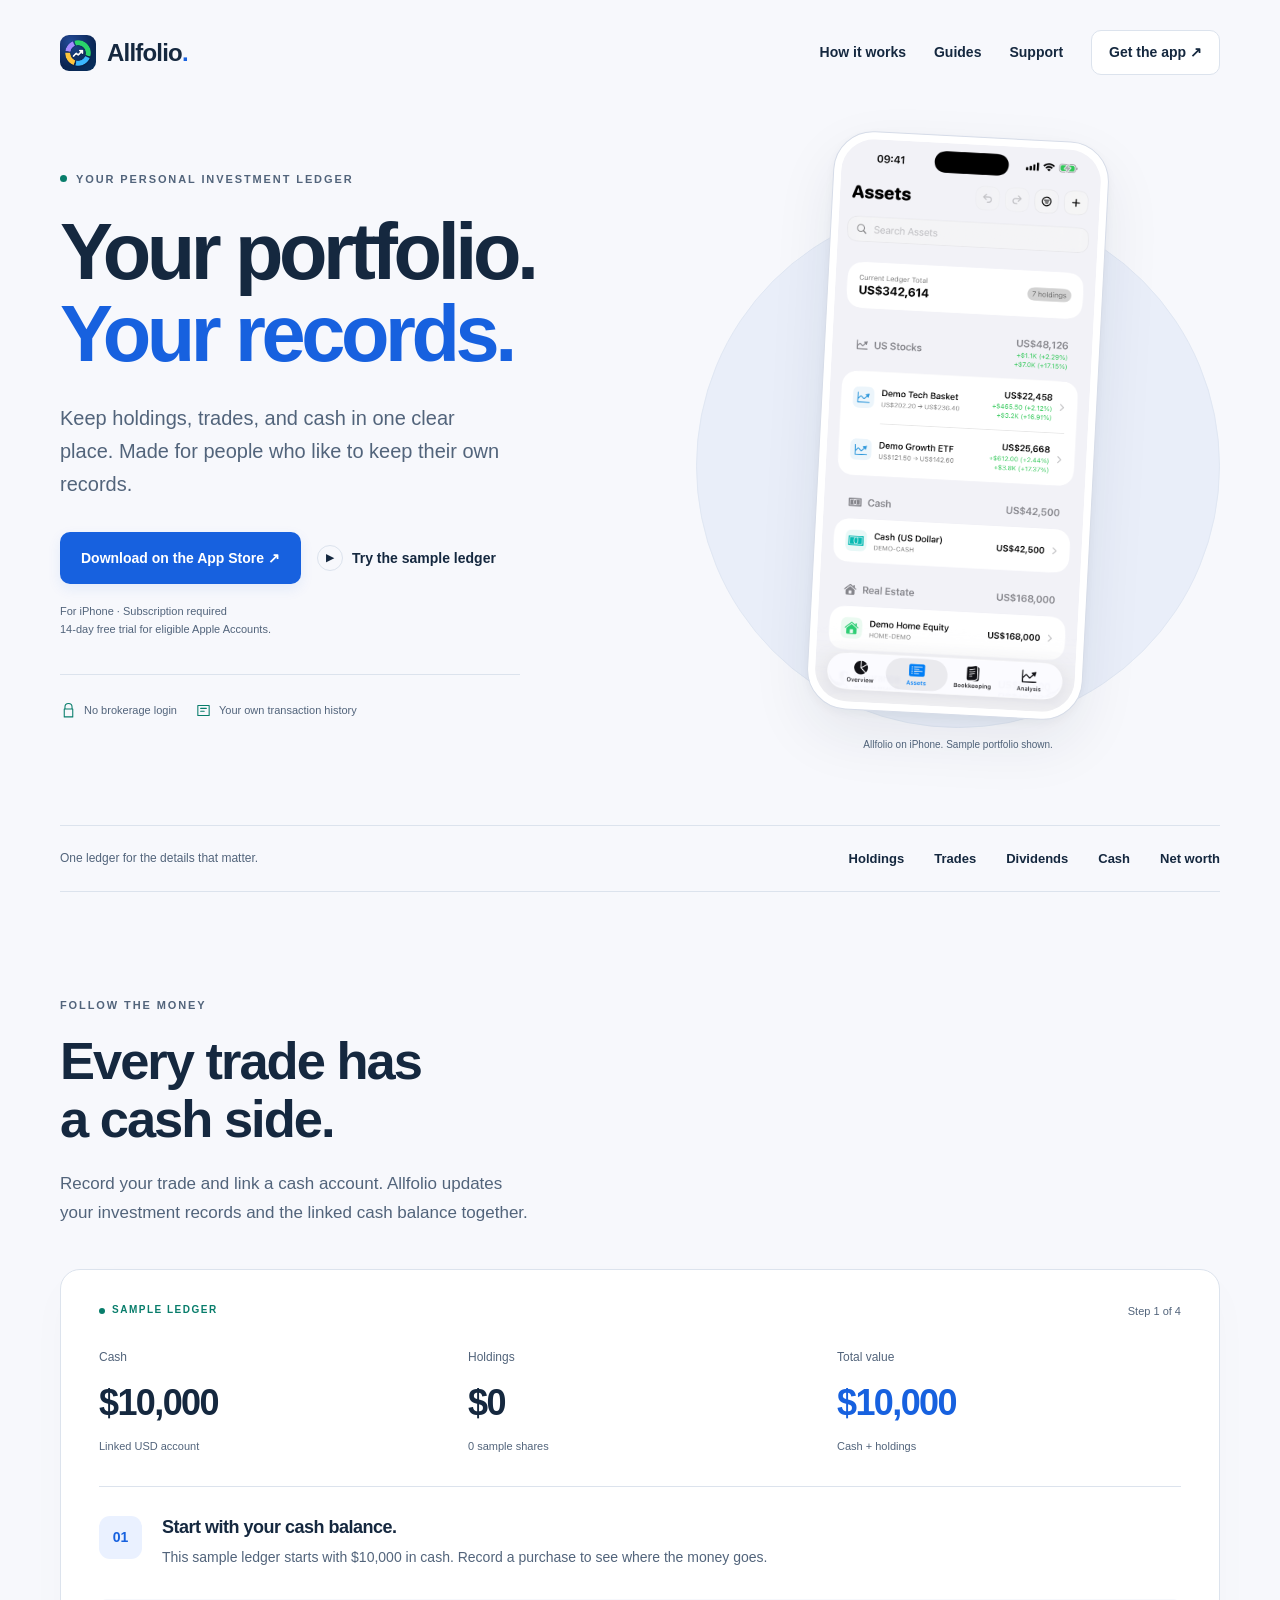
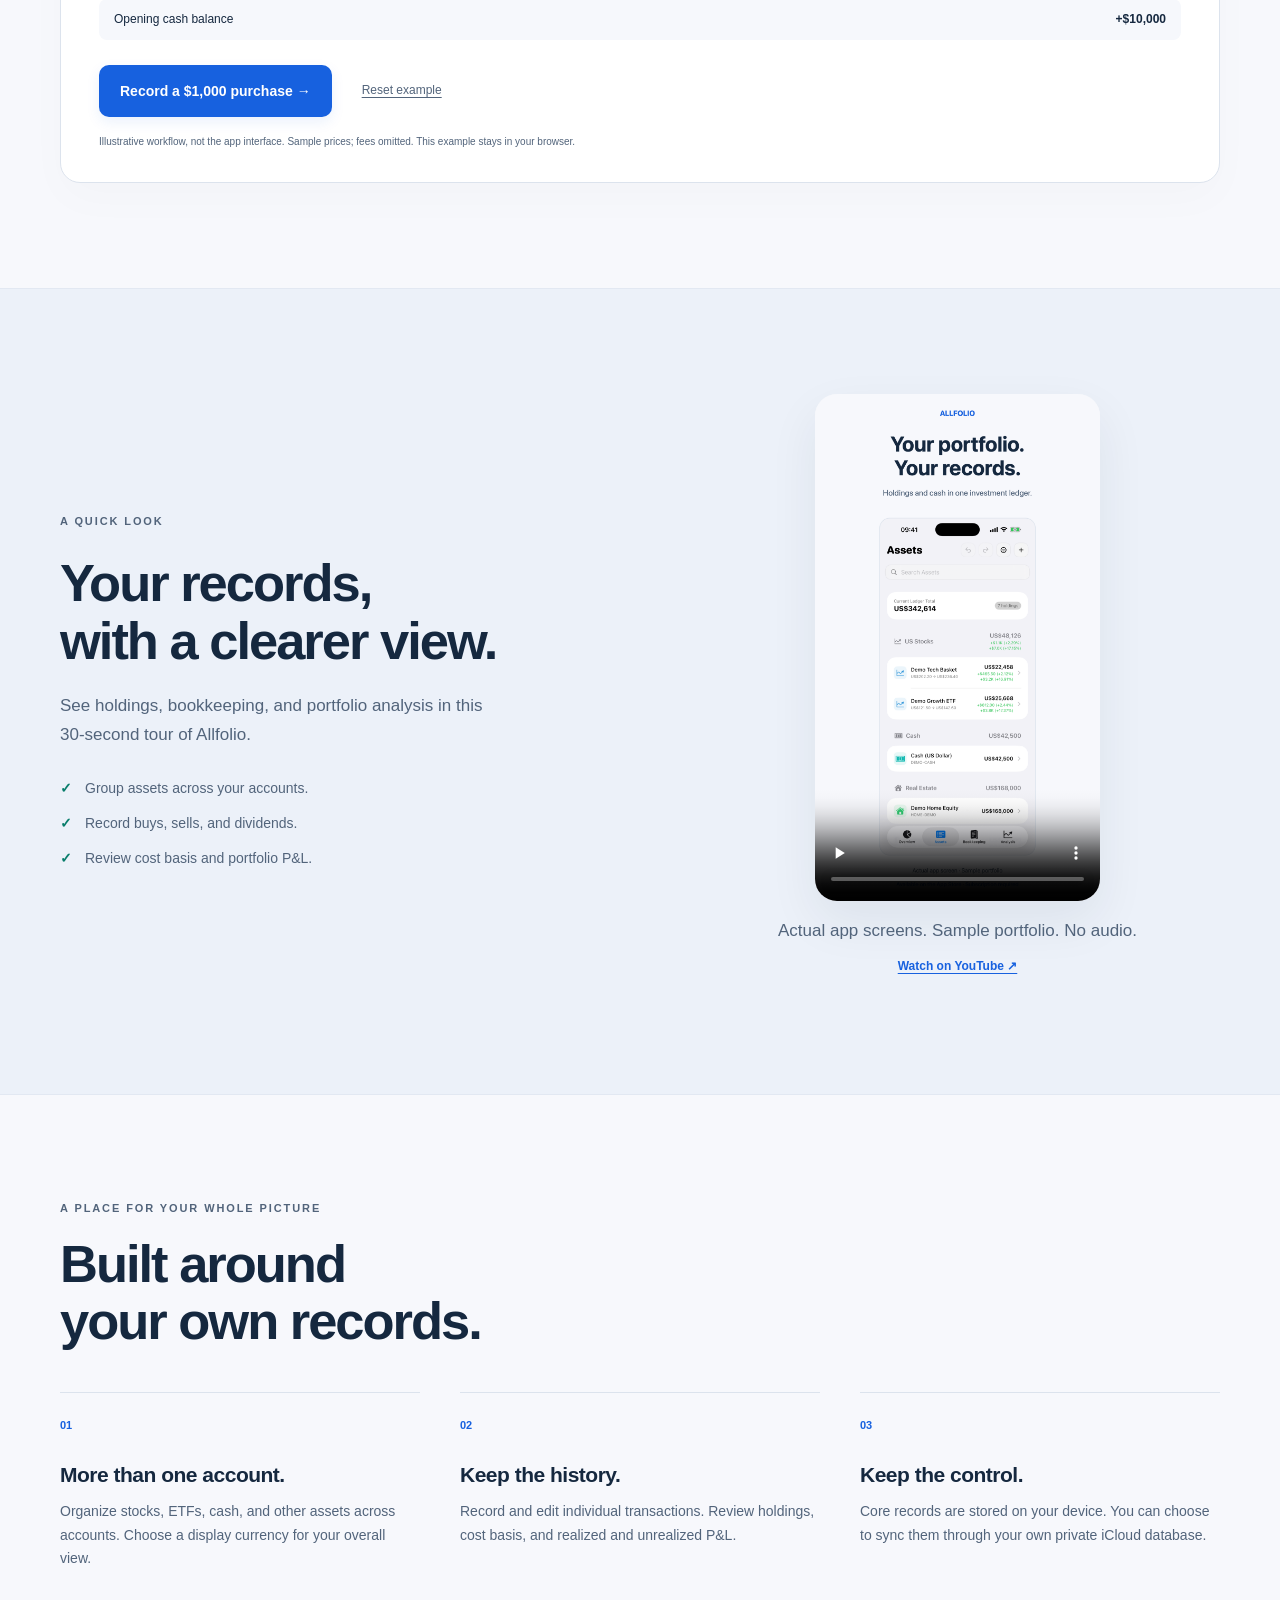
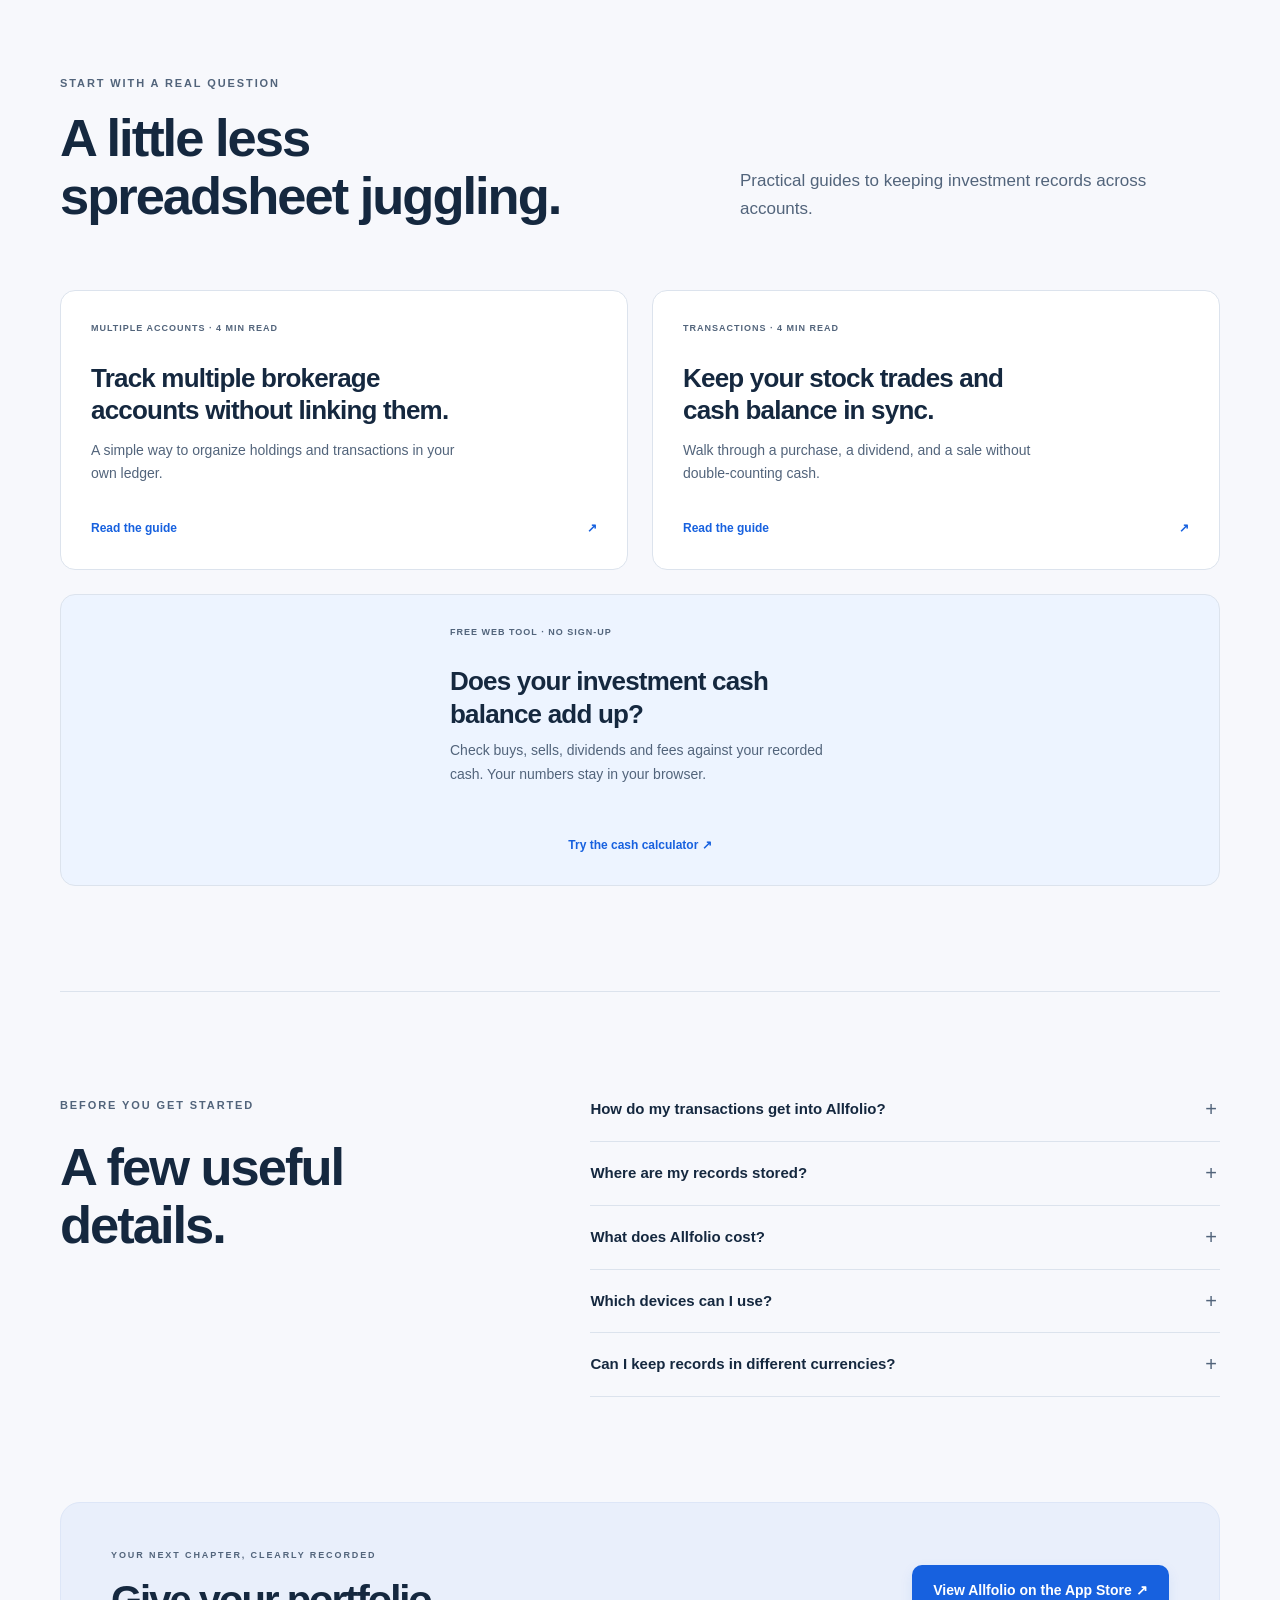
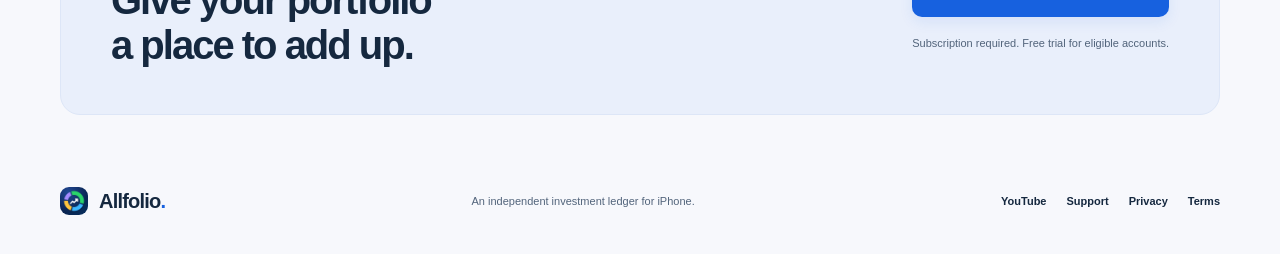
==== commit 54c2de61: "Link the published Allfolio YouTube channel and demo" ====
--- a/index.html
+++ b/index.html
@@ -23,10 +23,10 @@
       <div class="section-heading"><p class="eyebrow">FOLLOW THE MONEY</p><h2 id="demo-title">Every trade has<br>a cash side.</h2><p>Record your trade and link a cash account. Allfolio updates your investment records and the linked cash balance together.</p></div>
       <div class="demo" data-ledger-demo><div class="demo-topline"><span class="sample-tag">SAMPLE LEDGER</span><span class="demo-step" data-demo-step>Step 1 of 4</span></div><div class="demo-balances"><div><span class="balance-label">Cash</span><strong data-demo-cash>$10,000</strong><span class="balance-detail">Linked USD account</span></div><div><span class="balance-label">Holdings</span><strong data-demo-holdings>$0</strong><span class="balance-detail" data-demo-shares>0 sample shares</span></div><div><span class="balance-label">Total value</span><strong data-demo-total>$10,000</strong><span class="balance-detail">Cash + holdings</span></div></div><div class="demo-explanation" aria-live="polite" aria-atomic="true"><span class="demo-symbol" aria-hidden="true" data-demo-icon>01</span><div><h3 data-demo-title>Start with your cash balance.</h3><p data-demo-description>This sample ledger starts with $10,000 in cash. Record a purchase to see where the money goes.</p></div></div><ol class="demo-history" data-demo-history aria-label="Sample transaction history"><li><span>Opening cash balance</span><strong>+$10,000</strong></li></ol><div class="demo-controls"><button type="button" class="button primary" data-demo-next>Record a $1,000 purchase →</button><button type="button" class="reset-button" data-demo-reset>Reset example</button></div><p class="demo-disclosure">Illustrative workflow, not the app interface. Sample prices; fees omitted. This example stays in your browser.</p><noscript><p class="demo-disclosure">Buying 10 shares at $100 moves $1,000 from cash into holdings. Your cash becomes $9,000 and your holdings become $1,000. Enable JavaScript to step through the example.</p></noscript></div>
     </section>
-    <section class="section tour-section" aria-labelledby="tour-title"><div class="wrap tour-layout"><div><p class="eyebrow">A QUICK LOOK</p><h2 id="tour-title">Your records,<br>with a clearer view.</h2><p>See holdings, bookkeeping, and portfolio analysis in this 30-second tour of Allfolio.</p><ul class="check-list"><li>Group assets across your accounts.</li><li>Record buys, sells, and dividends.</li><li>Review cost basis and portfolio P&amp;L.</li></ul></div><div class="tour-video"><video controls playsinline preload="none" poster="./marketing/tour-poster.png" width="1080" height="1920" aria-label="Thirty-second Allfolio product tour with sample data"><source src="./marketing/allfolio-tour.mp4" type="video/mp4"><track kind="captions" src="./marketing/allfolio-tour.vtt" srclang="en" label="English" default>Your browser does not support video. <a href="./marketing/allfolio-tour.mp4">Download the Allfolio tour.</a></video><p>Actual app screens. Sample portfolio. No audio.</p></div></div></section>
+    <section class="section tour-section" aria-labelledby="tour-title"><div class="wrap tour-layout"><div><p class="eyebrow">A QUICK LOOK</p><h2 id="tour-title">Your records,<br>with a clearer view.</h2><p>See holdings, bookkeeping, and portfolio analysis in this 30-second tour of Allfolio.</p><ul class="check-list"><li>Group assets across your accounts.</li><li>Record buys, sells, and dividends.</li><li>Review cost basis and portfolio P&amp;L.</li></ul></div><div class="tour-video"><video controls playsinline preload="none" poster="./marketing/tour-poster.png" width="1080" height="1920" aria-label="Thirty-second Allfolio product tour with sample data"><source src="./marketing/allfolio-tour.mp4" type="video/mp4"><track kind="captions" src="./marketing/allfolio-tour.vtt" srclang="en" label="English" default>Your browser does not support video. <a href="./marketing/allfolio-tour.mp4">Download the Allfolio tour.</a></video><p>Actual app screens. Sample portfolio. No audio.</p><a class="tour-external" href="https://www.youtube.com/shorts/a_1XUYNGojI">Watch on YouTube ↗</a></div></div></section>
     <section class="section wrap" aria-labelledby="features-title"><div class="section-heading"><p class="eyebrow">A PLACE FOR YOUR WHOLE PICTURE</p><h2 id="features-title">Built around<br>your own records.</h2></div><div class="feature-grid"><article><span class="feature-number">01</span><h3>More than one account.</h3><p>Organize stocks, ETFs, cash, and other assets across accounts. Choose a display currency for your overall view.</p></article><article><span class="feature-number">02</span><h3>Keep the history.</h3><p>Record and edit individual transactions. Review holdings, cost basis, and realized and unrealized P&amp;L.</p></article><article><span class="feature-number">03</span><h3>Keep the control.</h3><p>Core records are stored on your device. You can choose to sync them through your own private iCloud database.</p></article></div></section>
     <section class="section guides-section wrap" id="guides" aria-labelledby="guides-title"><div class="section-heading horizontal"><div><p class="eyebrow">START WITH A REAL QUESTION</p><h2 id="guides-title">A little less<br>spreadsheet juggling.</h2></div><p>Practical guides to keeping investment records across accounts.</p></div><div class="guide-grid"><a class="guide-card" href="./guides/manual-portfolio-tracker.html"><span class="guide-topic">MULTIPLE ACCOUNTS · 4 MIN READ</span><h3>Track multiple brokerage accounts without linking them.</h3><p>A simple way to organize holdings and transactions in your own ledger.</p><span class="guide-arrow">Read the guide <span aria-hidden="true">↗</span></span></a><a class="guide-card" href="./guides/trades-and-cash.html"><span class="guide-topic">TRANSACTIONS · 4 MIN READ</span><h3>Keep your stock trades and cash balance in sync.</h3><p>Walk through a purchase, a dividend, and a sale without double-counting cash.</p><span class="guide-arrow">Read the guide <span aria-hidden="true">↗</span></span></a></div><a class="guide-card free-tool-card" href="./tools/portfolio-cash-calculator.html"><div><span class="guide-topic">FREE WEB TOOL · NO SIGN-UP</span><h3>Does your investment cash balance add up?</h3><p>Check buys, sells, dividends and fees against your recorded cash. Your numbers stay in your browser.</p></div><span class="guide-arrow">Try the cash calculator ↗</span></a></section>
     <section class="section wrap faq-section" aria-labelledby="faq-title"><div><p class="eyebrow">BEFORE YOU GET STARTED</p><h2 id="faq-title">A few useful<br>details.</h2></div><div class="faq-list"><details><summary>How do my transactions get into Allfolio?</summary><p>You record your assets and transactions yourself. Optional AI recognition can help turn a screenshot into transaction details for you to review. No brokerage login is required.</p></details><details><summary>Where are my records stored?</summary><p>Core asset, transaction, and ledger records are stored on your device, with optional sync through your own private iCloud database. Optional AI, market data, feedback, and consented usage analytics have separate data flows explained in our <a href="./privacy.html">privacy policy</a>.</p></details><details><summary>What does Allfolio cost?</summary><p>Allfolio is free to download. An active monthly or yearly subscription, or an eligible trial, is required to use the app. Eligible Apple Accounts can start a 14-day free trial. Current plans and prices are shown in the App Store and in the app. Trials renew as paid subscriptions unless canceled in your Apple Account settings.</p></details><details><summary>Which devices can I use?</summary><p>Allfolio is available on the App Store for iPhone running iOS 17 or later.</p></details><details><summary>Can I keep records in different currencies?</summary><p>Yes. Record assets and cash accounts in their own currencies, then choose a display currency for the combined view.</p></details></div></section>
     <section class="closing wrap"><div><p class="eyebrow">YOUR NEXT CHAPTER, CLEARLY RECORDED</p><h2>Give your portfolio<br>a place to add up.</h2></div><div><a class="button primary" href="https://apps.apple.com/app/apple-store/id6772176503?pt=128935614&amp;ct=US_Web_202611&amp;mt=8">View Allfolio on the App Store ↗</a><p class="purchase-note">Subscription required. Free trial for eligible accounts.</p></div></section>
-  </main><footer class="site-footer wrap"><a class="brand" href="./"><img src="./marketing/app-icon.png" width="28" height="28" alt=""><span>Allfolio<span class="brand-dot">.</span></span></a><p>An independent investment ledger for iPhone.</p><nav aria-label="Footer navigation"><a href="./support.html">Support</a><a href="./privacy.html">Privacy</a><a href="https://www.apple.com/legal/internet-services/itunes/dev/stdeula/">Terms</a></nav></footer>
+  </main><footer class="site-footer wrap"><a class="brand" href="./"><img src="./marketing/app-icon.png" width="28" height="28" alt=""><span>Allfolio<span class="brand-dot">.</span></span></a><p>An independent investment ledger for iPhone.</p><nav aria-label="Footer navigation"><a href="https://www.youtube.com/@AllfolioLedger">YouTube</a><a href="./support.html">Support</a><a href="./privacy.html">Privacy</a><a href="https://www.apple.com/legal/internet-services/itunes/dev/stdeula/">Terms</a></nav></footer>
 </body></html>
--- a/marketing/site.css
+++ b/marketing/site.css
@@ -3,3 +3,5 @@
 @media(max-width:700px){.wrap{width:calc(100% - 40px)}.site-header{height:80px;gap:18px}.brand{font-size:22px}.brand img{width:32px;height:32px}nav{gap:16px;font-size:12px}.site-header nav>a:not(.nav-download){display:none}.nav-download{padding:8px 12px;font-size:12px}.hero{grid-template-columns:1fr;gap:38px;padding-top:42px;padding-bottom:40px;text-align:center}.hero-copy{max-width:500px;margin:auto}.eyebrow{font-size:9px;letter-spacing:1.5px;margin-bottom:22px}h1{font-size:clamp(53px,12vw,76px);letter-spacing:-3.2px;margin-bottom:23px}.hero-description{font-size:17px;max-width:350px;margin-inline:auto;margin-bottom:24px}.hero-actions{justify-content:center;gap:13px}.hero-actions .button{font-size:12px}.text-button{min-height:40px}.purchase-note{font-size:10px}.hero-proof{justify-content:center;font-size:10px;margin-top:26px;padding-top:20px}.hero-visual{width:min(370px,100%);margin:auto}.phone-frame{width:235px;border-radius:34px;padding:6px;transform:rotate(2deg)}.app-screen{border-radius:28px}.hero-visual figcaption{font-size:9px;margin-top:17px}.visual-orbit{top:9%}.feature-strip{display:block;text-align:center;padding-block:20px}.feature-strip p{font-size:11px;margin-bottom:13px}.feature-strip>div{justify-content:center;gap:19px;font-size:11px}.section{padding-block:65px}.section-heading{margin-bottom:30px}.section-heading .eyebrow{margin-bottom:14px}h2{font-size:38px;letter-spacing:-1.5px}.section-heading>p:last-child{font-size:15px}.demo{padding:23px 20px;border-radius:15px}.demo-topline{margin-bottom:24px}.sample-tag{font-size:9px}.demo-step{font-size:10px}.demo-balances{gap:12px;padding-bottom:22px}.balance-label{font-size:10px}.demo-balances strong{font-size:25px;letter-spacing:-1.1px}.balance-detail{font-size:9px;line-height:1.5}.demo-explanation{gap:12px;margin-block:23px}.demo-symbol{width:32px;height:32px;font-size:11px;border-radius:9px}.demo-explanation h3{font-size:15px}.demo-explanation p{font-size:12px}.demo-history li{font-size:10px;padding:10px;gap:10px}.demo-controls{gap:11px}.demo-controls .primary{font-size:12px;min-height:45px}.reset-button{font-size:10px;padding-inline:0}.demo-disclosure{font-size:9px}.tour-layout{grid-template-columns:1fr;gap:35px}.tour-layout>div>p:not(.eyebrow){font-size:15px}.tour-video video{width:260px}.feature-grid{grid-template-columns:1fr;gap:30px}.feature-grid article{display:grid;grid-template-columns:35px 1fr;gap:0 8px;padding-top:20px}.feature-number{grid-row:1 / 3;margin-top:4px;margin-bottom:0}.feature-grid h3{font-size:20px}.feature-grid p{grid-column:2;font-size:13px}.guides-section{padding-top:0}.horizontal{display:block}.horizontal>p{font-size:14px;max-width:360px;margin:0}.guide-grid{grid-template-columns:1fr;gap:17px}.guide-card{padding:25px}.guide-card h3{font-size:25px}.guide-card p{font-size:13px}.guide-topic{margin-bottom:20px}.faq-section{grid-template-columns:1fr;gap:15px}.faq-list summary{font-size:14px}.faq-list details p{font-size:12px}.closing{display:block;padding:29px;margin-bottom:45px}.closing h2{font-size:32px;letter-spacing:-1.4px}.closing>div:last-child{margin-top:25px}.closing .button{font-size:12px}.closing .eyebrow{font-size:8px;line-height:1.7}.site-footer{gap:20px;padding-bottom:25px}.site-footer .brand{font-size:18px}.site-footer .brand img{width:25px;height:25px}.site-footer nav{font-size:10px;gap:14px}.site-footer p{font-size:10px}.article-header{margin-top:40px;margin-bottom:35px;width:calc(100% - 40px)}.article-header h1{font-size:40px;letter-spacing:-1.7px}.article-header .article-deck{font-size:17px}.article{width:calc(100% - 40px);margin-bottom:60px}.article p,.article li{font-size:15px}.article h2{font-size:25px}.article table{font-size:12px}.article th,.article td{padding:10px 5px}.article-note{padding:17px 19px}}@media(prefers-reduced-motion:reduce){html{scroll-behavior:auto}.guide-card{transition:none}.guide-card:hover{transform:none}}
 
 .free-tool-card{margin-top:24px;display:flex;align-items:center;justify-content:space-between;gap:30px;background:#edf4ff}.free-tool-card h3{margin-bottom:9px}.free-tool-card p{margin:0}.free-tool-card>.guide-arrow{flex-shrink:0}@media(max-width:760px){.free-tool-card{align-items:flex-start;flex-direction:column;gap:18px}}
+
+.tour-video>.tour-external{display:inline-flex;align-items:center;justify-content:center;min-height:44px;font-size:12px;font-weight:650;color:var(--blue);text-decoration:underline;text-underline-offset:3px}
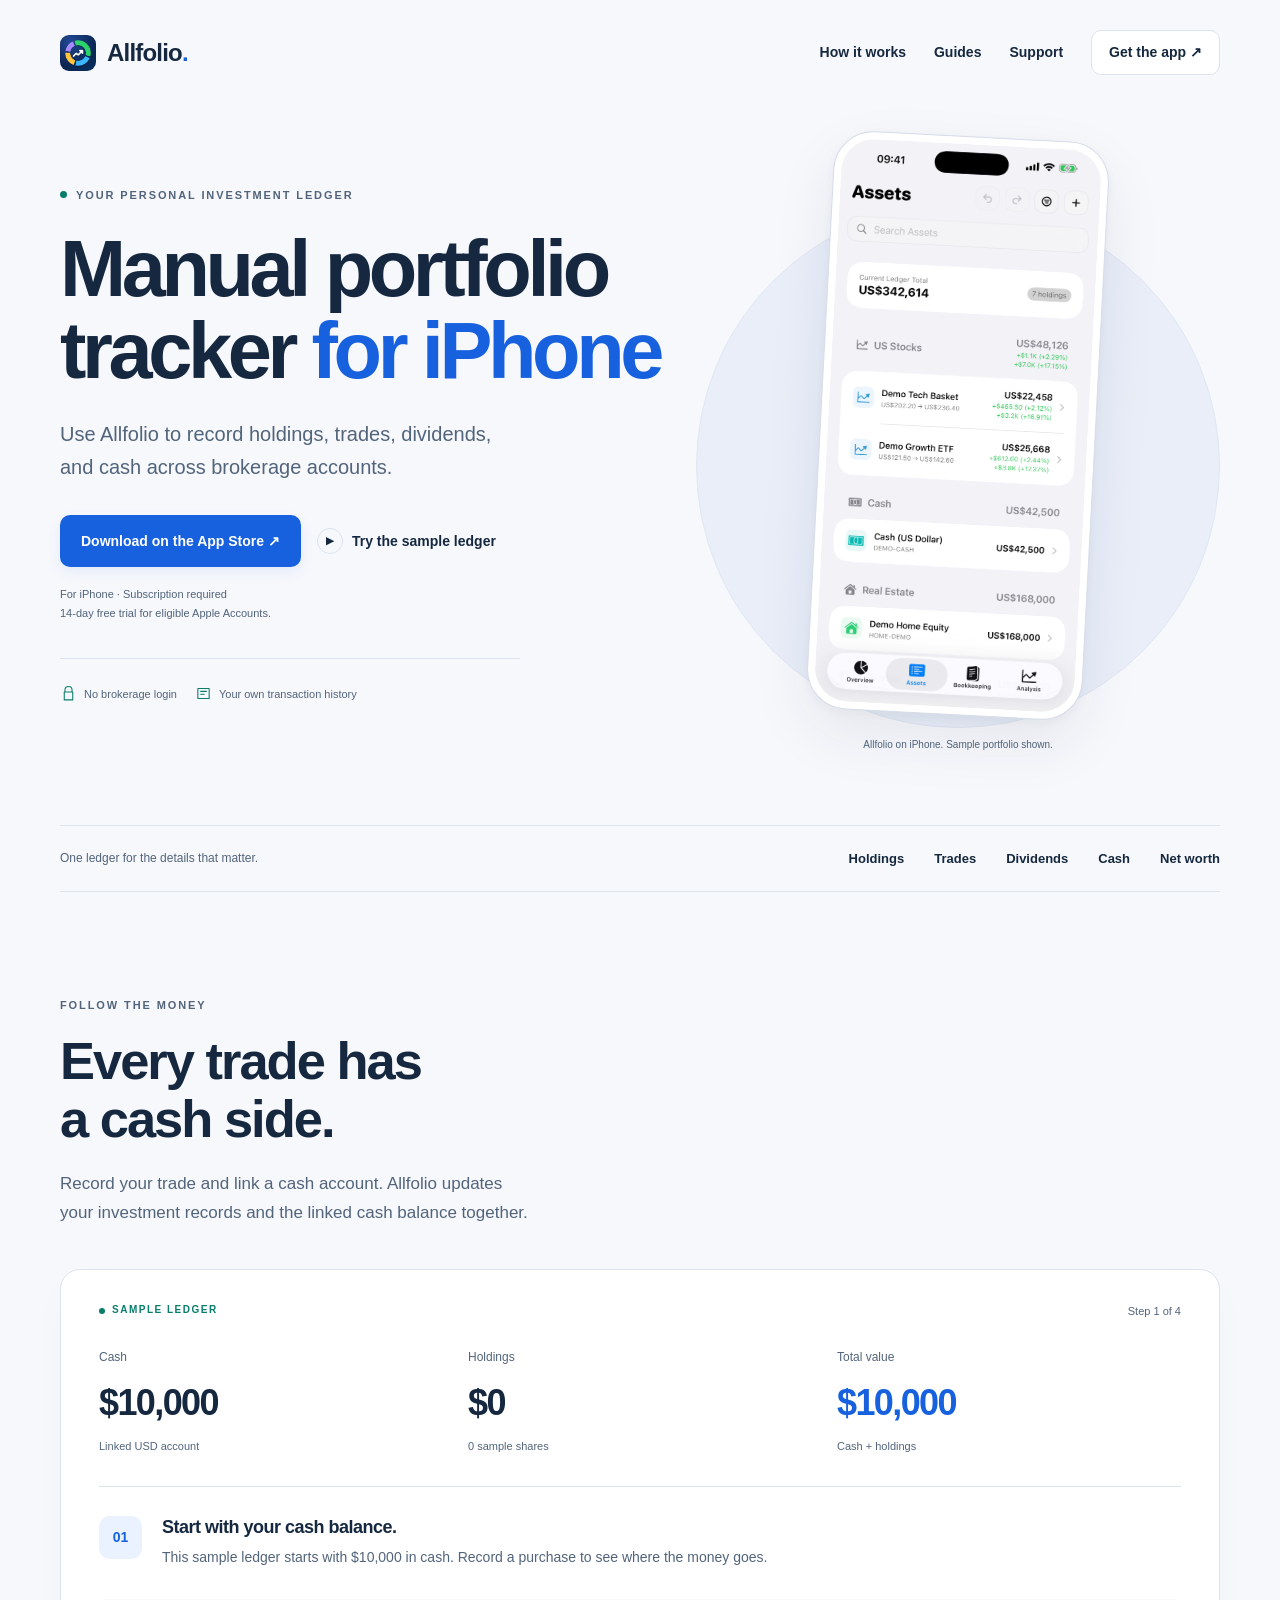
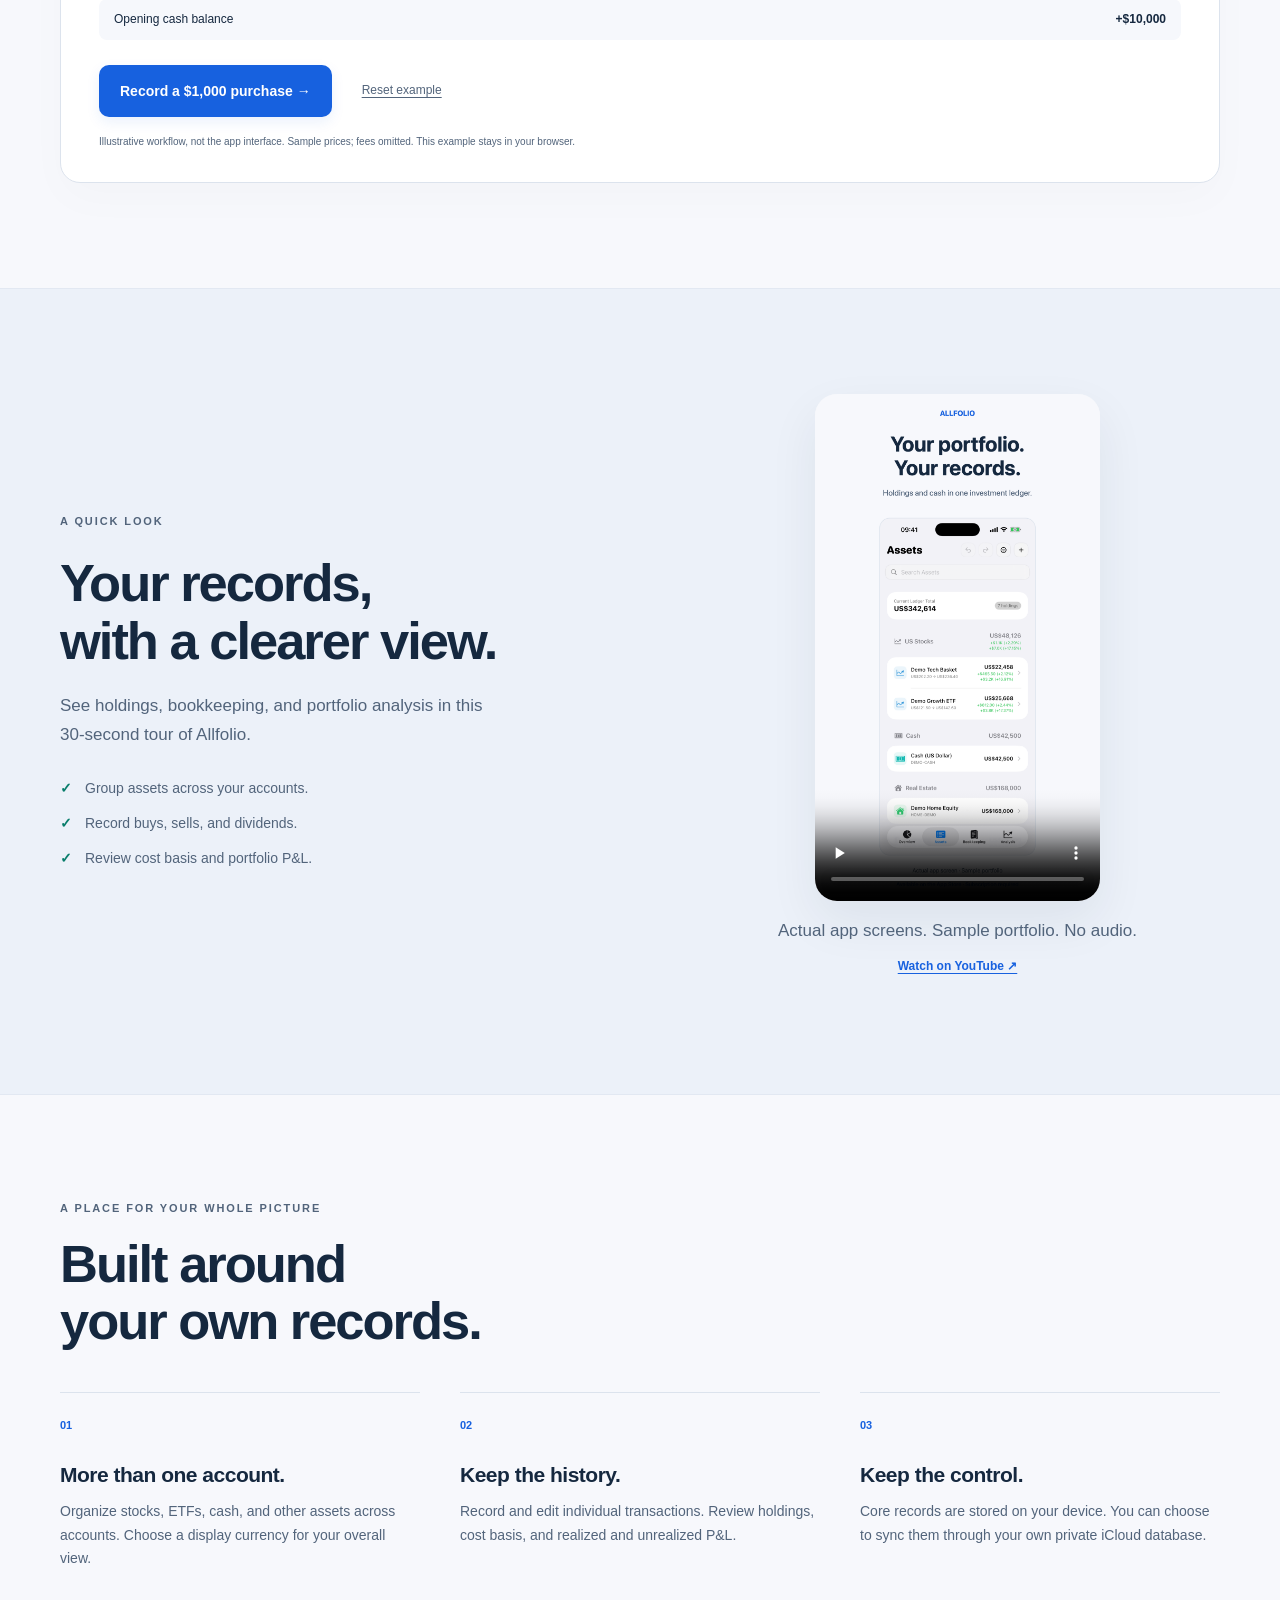
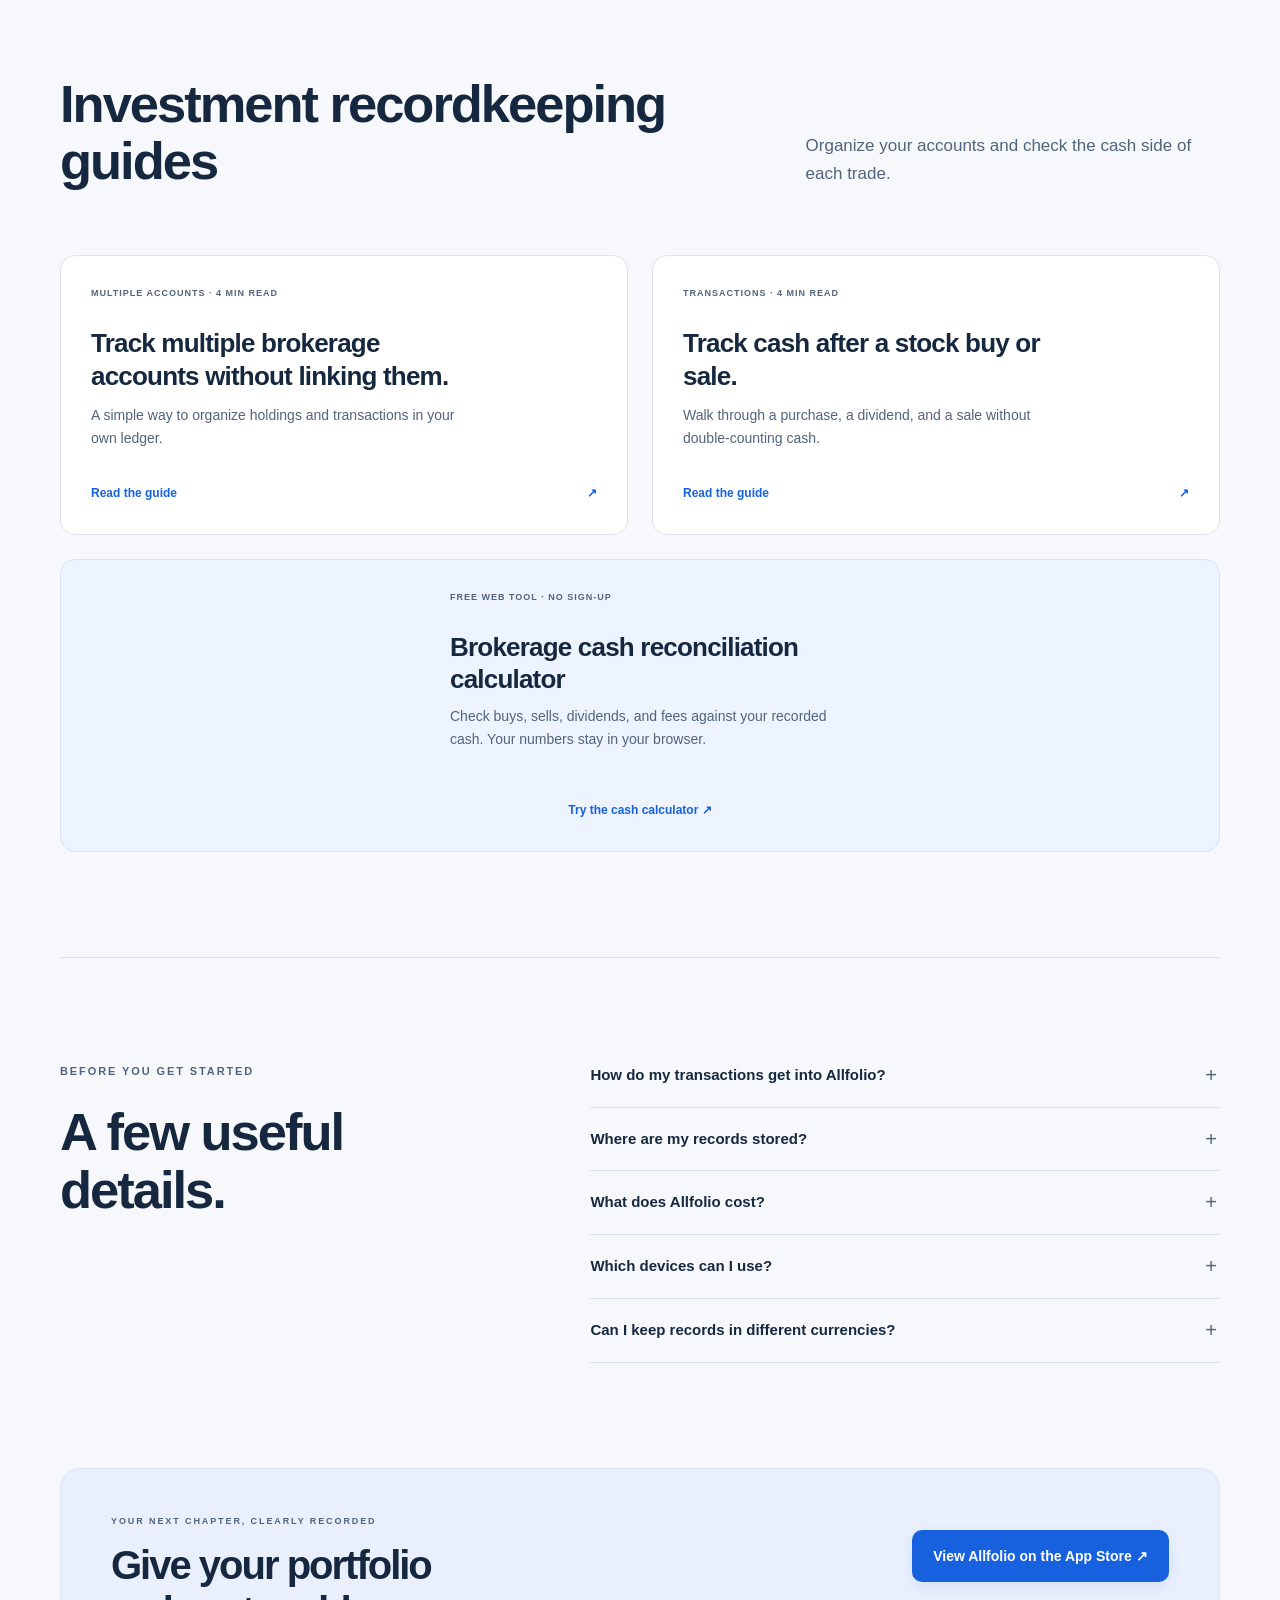
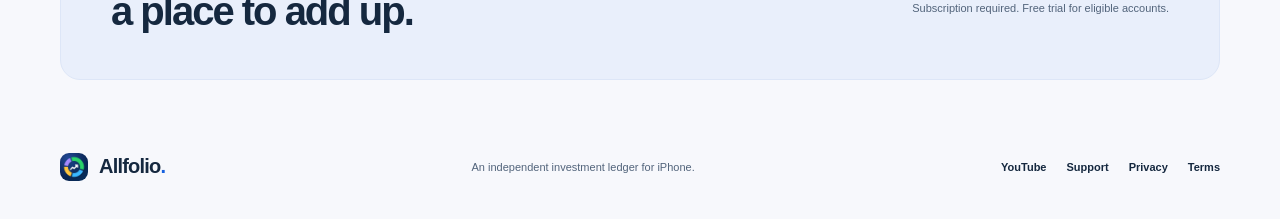
==== commit f76b8d2c: "Improve Allfolio search landing pages and guide discovery" ====
--- a/index.html
+++ b/index.html
@@ -6,16 +6,16 @@
   <meta name="description" content="A personal investment ledger for iPhone. Track holdings, trades, dividends, and cash across accounts without a brokerage login. Optional private iCloud sync.">
   <meta name="theme-color" content="#f7f8fc">
   <meta name="apple-itunes-app" content="app-id=6772176503, affiliate-data=pt=128935614&amp;ct=US_Web_202611&amp;mt=8">
-  <meta property="og:title" content="Allfolio — Your portfolio. Your records."><meta property="og:description" content="Holdings, trades, and cash in one clear ledger. Made for iPhone. No brokerage login required."><meta property="og:type" content="website"><meta property="og:url" content="https://ogerhsou.github.io/astrolabe-portfolio-support/"><meta property="og:image" content="https://ogerhsou.github.io/astrolabe-portfolio-support/marketing/social-card.png"><meta name="twitter:card" content="summary_large_image">
+  <meta property="og:title" content="Allfolio — Manual Portfolio Tracker for iPhone"><meta property="og:description" content="Record holdings, trades, dividends, and cash across accounts. No brokerage login required."><meta property="og:type" content="website"><meta property="og:url" content="https://ogerhsou.github.io/astrolabe-portfolio-support/"><meta property="og:image" content="https://ogerhsou.github.io/astrolabe-portfolio-support/marketing/social-card.png"><meta name="twitter:card" content="summary_large_image">
   <link rel="canonical" href="https://ogerhsou.github.io/astrolabe-portfolio-support/"><link rel="icon" href="./marketing/app-icon.png"><link rel="stylesheet" href="./marketing/site.css"><script src="./marketing/demo.js" defer></script>
   <script type="application/ld+json">{"@context":"https://schema.org","@type":"SoftwareApplication","name":"Allfolio: Portfolio Tracker","applicationCategory":"FinanceApplication","operatingSystem":"iOS 17.0 or later","url":"https://ogerhsou.github.io/astrolabe-portfolio-support/","downloadUrl":"https://apps.apple.com/us/app/allfolio-portfolio-tracker/id6772176503","description":"A personal investment ledger for iPhone, with manual transaction recording, linked cash accounts, holdings, and optional private iCloud sync."}</script>
-</head>
+<script src="./marketing/app-store-campaign.js" defer></script></head>
 <body>
   <a class="skip-link" href="#main">Skip to content</a>
   <header class="site-header wrap"><a class="brand" href="./" aria-label="Allfolio home"><img src="./marketing/app-icon.png" width="36" height="36" alt=""><span>Allfolio<span class="brand-dot">.</span></span></a><nav aria-label="Main navigation"><a href="#how-it-works">How it works</a><a href="#guides">Guides</a><a href="./support.html">Support</a><a class="nav-download" href="https://apps.apple.com/app/apple-store/id6772176503?pt=128935614&amp;ct=US_Web_202611&amp;mt=8">Get the app ↗</a></nav></header>
   <main id="main">
     <section class="hero wrap" aria-labelledby="hero-title">
-      <div class="hero-copy"><p class="eyebrow"><span class="status-dot" aria-hidden="true"></span>YOUR PERSONAL INVESTMENT LEDGER</p><h1 id="hero-title">Your portfolio.<br><span>Your records.</span></h1><p class="hero-description">Keep holdings, trades, and cash in one clear place. Made for people who like to keep their own records.</p><div class="hero-actions"><a class="button primary" href="https://apps.apple.com/app/apple-store/id6772176503?pt=128935614&amp;ct=US_Web_202611&amp;mt=8">Download on the App Store ↗</a><a class="button text-button" href="#how-it-works"><span class="play-mark" aria-hidden="true">▶</span>Try the sample ledger</a></div><p class="purchase-note">For iPhone · Subscription required<br>14-day free trial for eligible Apple Accounts.</p><div class="hero-proof"><span><svg viewBox="0 0 24 24" aria-hidden="true"><path d="M7 10V7a5 5 0 0 1 10 0v3M6 10h12v11H6z"/></svg>No brokerage login</span><span><svg viewBox="0 0 24 24" aria-hidden="true"><path d="M4 5h16v14H4zM8 9h8M8 13h5"/></svg>Your own transaction history</span></div></div>
+      <div class="hero-copy"><p class="eyebrow"><span class="status-dot" aria-hidden="true"></span>YOUR PERSONAL INVESTMENT LEDGER</p><h1 id="hero-title">Manual portfolio tracker <span>for iPhone</span></h1><p class="hero-description">Use Allfolio to record holdings, trades, dividends, and cash across brokerage accounts.</p><div class="hero-actions"><a class="button primary" href="https://apps.apple.com/app/apple-store/id6772176503?pt=128935614&amp;ct=US_Web_202611&amp;mt=8">Download on the App Store ↗</a><a class="button text-button" href="#how-it-works"><span class="play-mark" aria-hidden="true">▶</span>Try the sample ledger</a></div><p class="purchase-note">For iPhone · Subscription required<br>14-day free trial for eligible Apple Accounts.</p><div class="hero-proof"><span><svg viewBox="0 0 24 24" aria-hidden="true"><path d="M7 10V7a5 5 0 0 1 10 0v3M6 10h12v11H6z"/></svg>No brokerage login</span><span><svg viewBox="0 0 24 24" aria-hidden="true"><path d="M4 5h16v14H4zM8 9h8M8 13h5"/></svg>Your own transaction history</span></div></div>
       <figure class="hero-visual"><div class="visual-orbit" aria-hidden="true"></div><div class="phone-frame"><img class="app-screen" src="./marketing/holdings.png" width="1284" height="2778" alt="Allfolio's Assets screen showing sample stock holdings, cash, and other assets in one ledger." fetchpriority="high"></div><figcaption>Allfolio on iPhone. Sample portfolio shown.</figcaption></figure>
     </section>
     <section class="feature-strip wrap" aria-label="What you can track"><p>One ledger for the details that matter.</p><div><span>Holdings</span><span>Trades</span><span>Dividends</span><span>Cash</span><span>Net worth</span></div></section>
@@ -25,7 +25,7 @@
     </section>
     <section class="section tour-section" aria-labelledby="tour-title"><div class="wrap tour-layout"><div><p class="eyebrow">A QUICK LOOK</p><h2 id="tour-title">Your records,<br>with a clearer view.</h2><p>See holdings, bookkeeping, and portfolio analysis in this 30-second tour of Allfolio.</p><ul class="check-list"><li>Group assets across your accounts.</li><li>Record buys, sells, and dividends.</li><li>Review cost basis and portfolio P&amp;L.</li></ul></div><div class="tour-video"><video controls playsinline preload="none" poster="./marketing/tour-poster.png" width="1080" height="1920" aria-label="Thirty-second Allfolio product tour with sample data"><source src="./marketing/allfolio-tour.mp4" type="video/mp4"><track kind="captions" src="./marketing/allfolio-tour.vtt" srclang="en" label="English" default>Your browser does not support video. <a href="./marketing/allfolio-tour.mp4">Download the Allfolio tour.</a></video><p>Actual app screens. Sample portfolio. No audio.</p><a class="tour-external" href="https://www.youtube.com/shorts/a_1XUYNGojI">Watch on YouTube ↗</a></div></div></section>
     <section class="section wrap" aria-labelledby="features-title"><div class="section-heading"><p class="eyebrow">A PLACE FOR YOUR WHOLE PICTURE</p><h2 id="features-title">Built around<br>your own records.</h2></div><div class="feature-grid"><article><span class="feature-number">01</span><h3>More than one account.</h3><p>Organize stocks, ETFs, cash, and other assets across accounts. Choose a display currency for your overall view.</p></article><article><span class="feature-number">02</span><h3>Keep the history.</h3><p>Record and edit individual transactions. Review holdings, cost basis, and realized and unrealized P&amp;L.</p></article><article><span class="feature-number">03</span><h3>Keep the control.</h3><p>Core records are stored on your device. You can choose to sync them through your own private iCloud database.</p></article></div></section>
-    <section class="section guides-section wrap" id="guides" aria-labelledby="guides-title"><div class="section-heading horizontal"><div><p class="eyebrow">START WITH A REAL QUESTION</p><h2 id="guides-title">A little less<br>spreadsheet juggling.</h2></div><p>Practical guides to keeping investment records across accounts.</p></div><div class="guide-grid"><a class="guide-card" href="./guides/manual-portfolio-tracker.html"><span class="guide-topic">MULTIPLE ACCOUNTS · 4 MIN READ</span><h3>Track multiple brokerage accounts without linking them.</h3><p>A simple way to organize holdings and transactions in your own ledger.</p><span class="guide-arrow">Read the guide <span aria-hidden="true">↗</span></span></a><a class="guide-card" href="./guides/trades-and-cash.html"><span class="guide-topic">TRANSACTIONS · 4 MIN READ</span><h3>Keep your stock trades and cash balance in sync.</h3><p>Walk through a purchase, a dividend, and a sale without double-counting cash.</p><span class="guide-arrow">Read the guide <span aria-hidden="true">↗</span></span></a></div><a class="guide-card free-tool-card" href="./tools/portfolio-cash-calculator.html"><div><span class="guide-topic">FREE WEB TOOL · NO SIGN-UP</span><h3>Does your investment cash balance add up?</h3><p>Check buys, sells, dividends and fees against your recorded cash. Your numbers stay in your browser.</p></div><span class="guide-arrow">Try the cash calculator ↗</span></a></section>
+    <section class="section guides-section wrap" id="guides" aria-labelledby="guides-title"><div class="section-heading horizontal"><h2 id="guides-title">Investment recordkeeping guides</h2><p>Organize your accounts and check the cash side of each trade.</p></div><div class="guide-grid"><a class="guide-card" href="./guides/manual-portfolio-tracker.html"><span class="guide-topic">MULTIPLE ACCOUNTS · 4 MIN READ</span><h3>Track multiple brokerage accounts without linking them.</h3><p>A simple way to organize holdings and transactions in your own ledger.</p><span class="guide-arrow">Read the guide <span aria-hidden="true">↗</span></span></a><a class="guide-card" href="./guides/trades-and-cash.html"><span class="guide-topic">TRANSACTIONS · 4 MIN READ</span><h3>Track cash after a stock buy or sale.</h3><p>Walk through a purchase, a dividend, and a sale without double-counting cash.</p><span class="guide-arrow">Read the guide <span aria-hidden="true">↗</span></span></a></div><a class="guide-card free-tool-card" href="./tools/portfolio-cash-calculator.html"><div><span class="guide-topic">FREE WEB TOOL · NO SIGN-UP</span><h3>Brokerage cash reconciliation calculator</h3><p>Check buys, sells, dividends, and fees against your recorded cash. Your numbers stay in your browser.</p></div><span class="guide-arrow">Try the cash calculator ↗</span></a></section>
     <section class="section wrap faq-section" aria-labelledby="faq-title"><div><p class="eyebrow">BEFORE YOU GET STARTED</p><h2 id="faq-title">A few useful<br>details.</h2></div><div class="faq-list"><details><summary>How do my transactions get into Allfolio?</summary><p>You record your assets and transactions yourself. Optional AI recognition can help turn a screenshot into transaction details for you to review. No brokerage login is required.</p></details><details><summary>Where are my records stored?</summary><p>Core asset, transaction, and ledger records are stored on your device, with optional sync through your own private iCloud database. Optional AI, market data, feedback, and consented usage analytics have separate data flows explained in our <a href="./privacy.html">privacy policy</a>.</p></details><details><summary>What does Allfolio cost?</summary><p>Allfolio is free to download. An active monthly or yearly subscription, or an eligible trial, is required to use the app. Eligible Apple Accounts can start a 14-day free trial. Current plans and prices are shown in the App Store and in the app. Trials renew as paid subscriptions unless canceled in your Apple Account settings.</p></details><details><summary>Which devices can I use?</summary><p>Allfolio is available on the App Store for iPhone running iOS 17 or later.</p></details><details><summary>Can I keep records in different currencies?</summary><p>Yes. Record assets and cash accounts in their own currencies, then choose a display currency for the combined view.</p></details></div></section>
     <section class="closing wrap"><div><p class="eyebrow">YOUR NEXT CHAPTER, CLEARLY RECORDED</p><h2>Give your portfolio<br>a place to add up.</h2></div><div><a class="button primary" href="https://apps.apple.com/app/apple-store/id6772176503?pt=128935614&amp;ct=US_Web_202611&amp;mt=8">View Allfolio on the App Store ↗</a><p class="purchase-note">Subscription required. Free trial for eligible accounts.</p></div></section>
   </main><footer class="site-footer wrap"><a class="brand" href="./"><img src="./marketing/app-icon.png" width="28" height="28" alt=""><span>Allfolio<span class="brand-dot">.</span></span></a><p>An independent investment ledger for iPhone.</p><nav aria-label="Footer navigation"><a href="https://www.youtube.com/@AllfolioLedger">YouTube</a><a href="./support.html">Support</a><a href="./privacy.html">Privacy</a><a href="https://www.apple.com/legal/internet-services/itunes/dev/stdeula/">Terms</a></nav></footer>
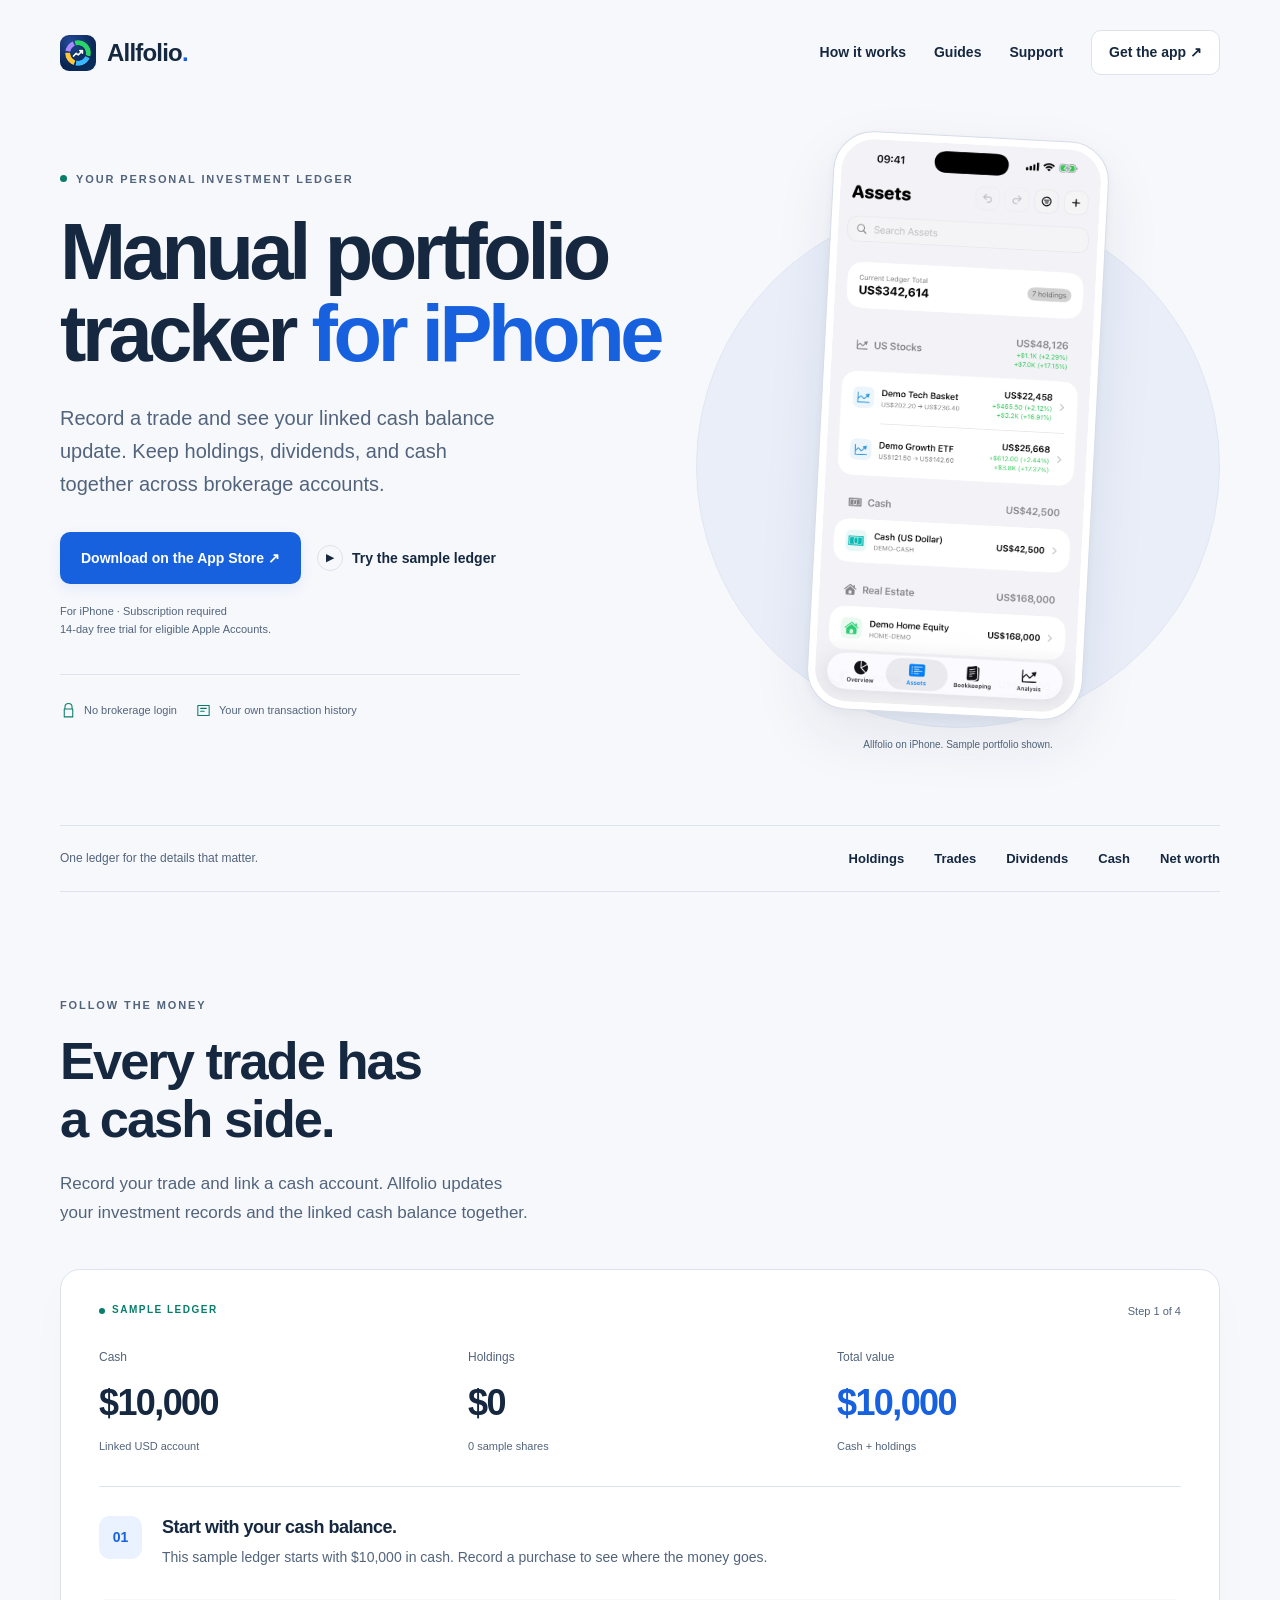
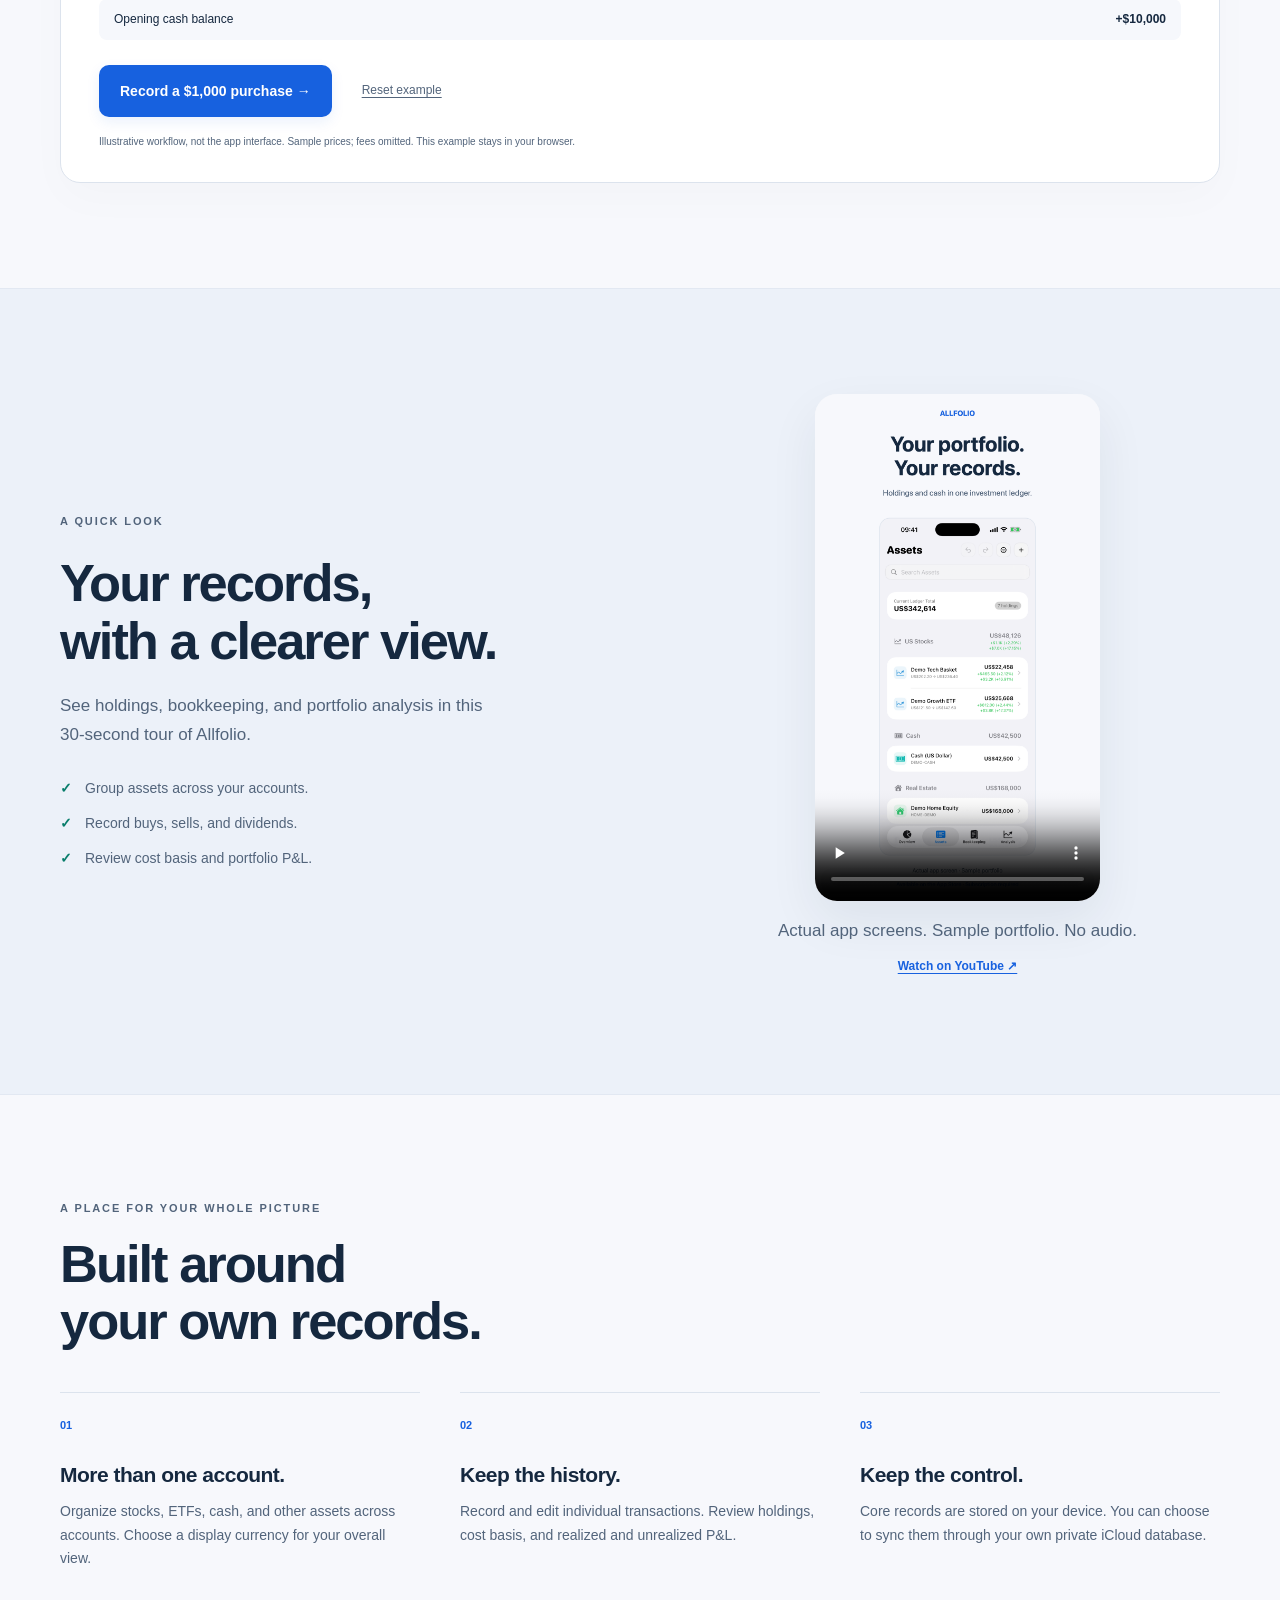
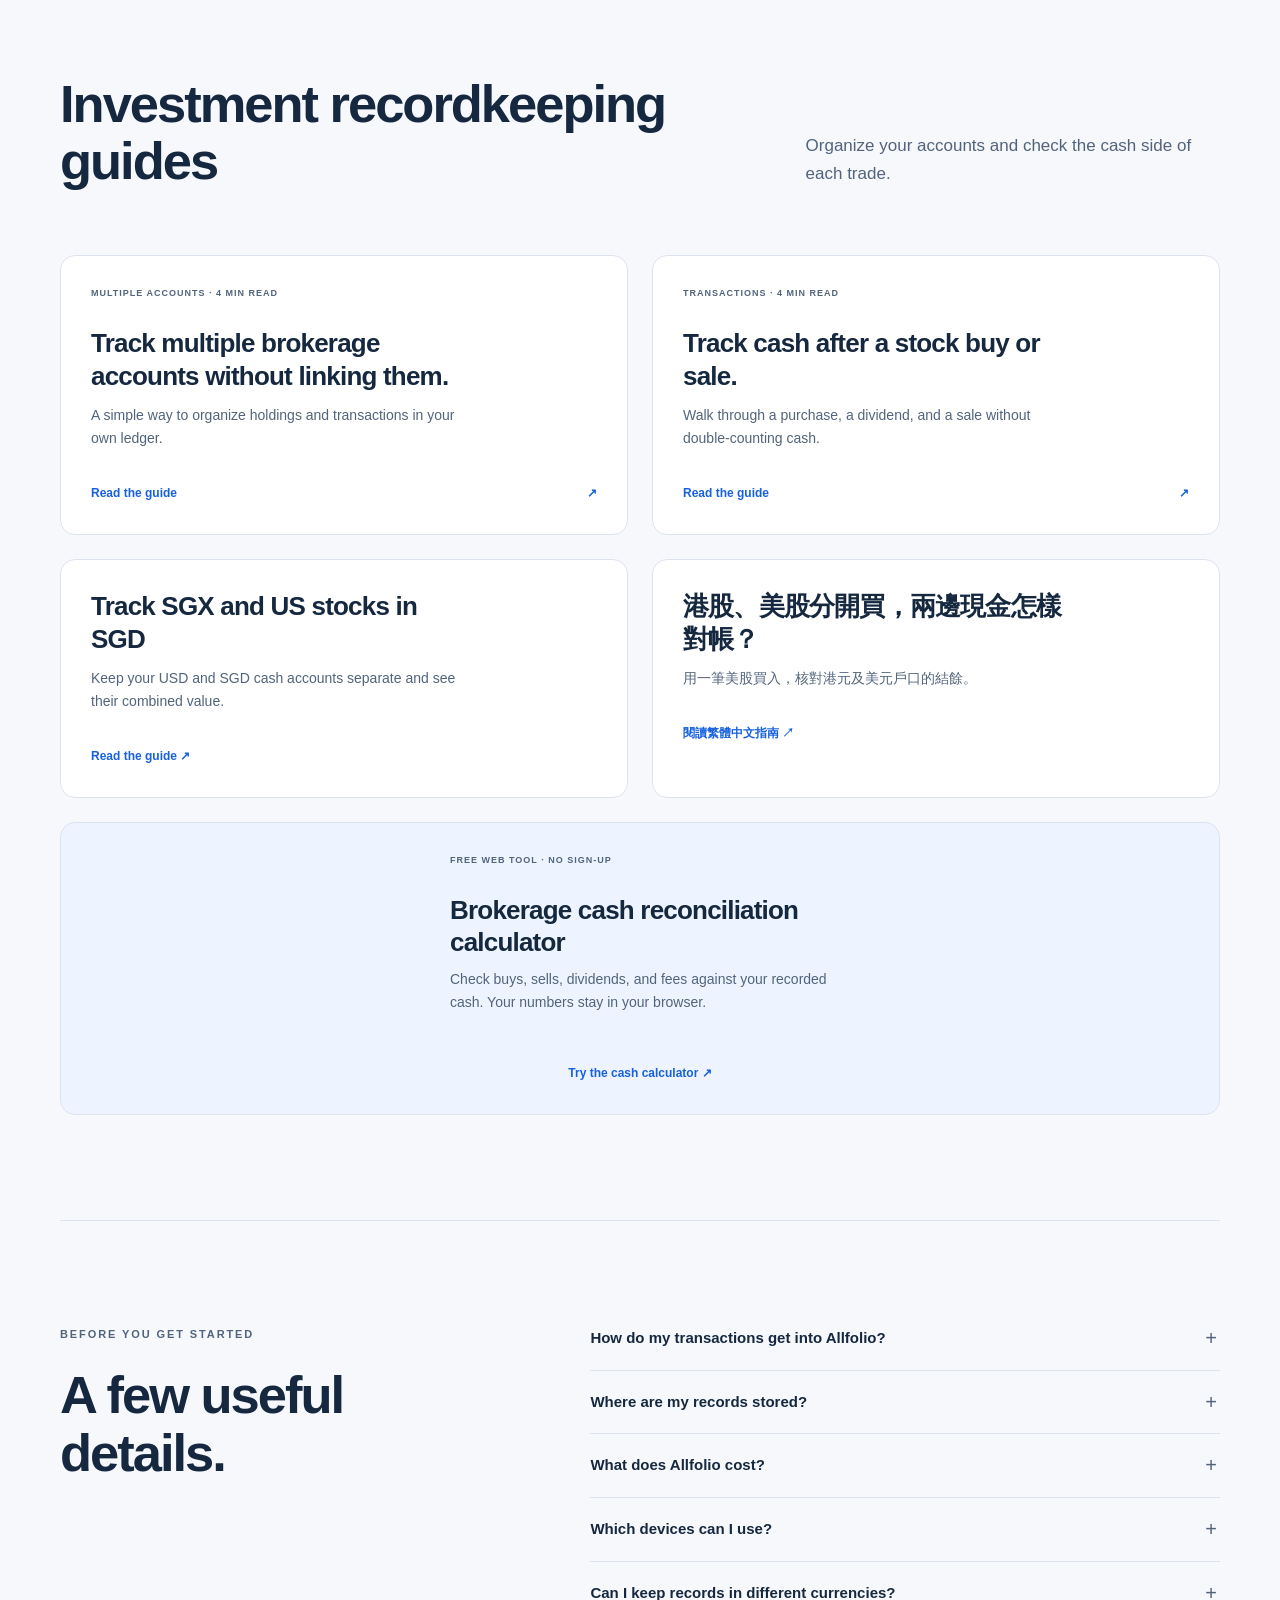
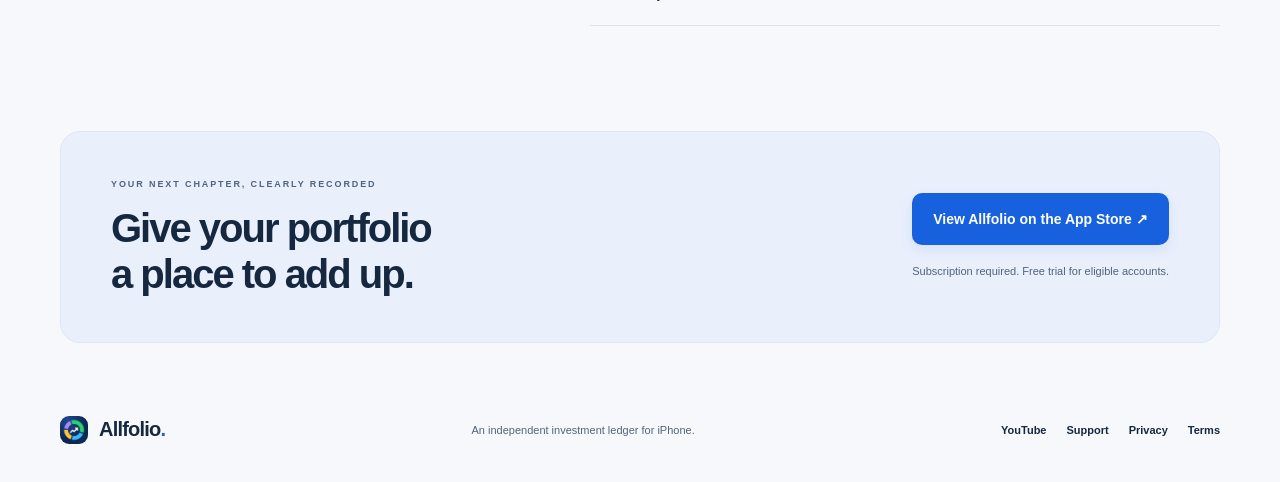
==== commit 7fff2c71: "Route ledger campaigns and add Singapore and Hong Kong portfolio guides" ====
--- a/index.html
+++ b/index.html
@@ -12,10 +12,10 @@
 <script src="./marketing/app-store-campaign.js" defer></script></head>
 <body>
   <a class="skip-link" href="#main">Skip to content</a>
-  <header class="site-header wrap"><a class="brand" href="./" aria-label="Allfolio home"><img src="./marketing/app-icon.png" width="36" height="36" alt=""><span>Allfolio<span class="brand-dot">.</span></span></a><nav aria-label="Main navigation"><a href="#how-it-works">How it works</a><a href="#guides">Guides</a><a href="./support.html">Support</a><a class="nav-download" href="https://apps.apple.com/app/apple-store/id6772176503?pt=128935614&amp;ct=US_Web_202611&amp;mt=8">Get the app ↗</a></nav></header>
+  <header class="site-header wrap"><a class="brand" href="./" aria-label="Allfolio home"><img src="./marketing/app-icon.png" width="36" height="36" alt=""><span>Allfolio<span class="brand-dot">.</span></span></a><nav aria-label="Main navigation"><a href="#how-it-works">How it works</a><a href="#guides">Guides</a><a href="./support.html">Support</a><a class="nav-download" href="https://apps.apple.com/app/apple-store/id6772176503?ppid=fc0e9323-cf32-40ca-8069-30a20adb81aa&amp;pt=128935614&amp;ct=US_Web_202611&amp;mt=8">Get the app ↗</a></nav></header>
   <main id="main">
     <section class="hero wrap" aria-labelledby="hero-title">
-      <div class="hero-copy"><p class="eyebrow"><span class="status-dot" aria-hidden="true"></span>YOUR PERSONAL INVESTMENT LEDGER</p><h1 id="hero-title">Manual portfolio tracker <span>for iPhone</span></h1><p class="hero-description">Use Allfolio to record holdings, trades, dividends, and cash across brokerage accounts.</p><div class="hero-actions"><a class="button primary" href="https://apps.apple.com/app/apple-store/id6772176503?pt=128935614&amp;ct=US_Web_202611&amp;mt=8">Download on the App Store ↗</a><a class="button text-button" href="#how-it-works"><span class="play-mark" aria-hidden="true">▶</span>Try the sample ledger</a></div><p class="purchase-note">For iPhone · Subscription required<br>14-day free trial for eligible Apple Accounts.</p><div class="hero-proof"><span><svg viewBox="0 0 24 24" aria-hidden="true"><path d="M7 10V7a5 5 0 0 1 10 0v3M6 10h12v11H6z"/></svg>No brokerage login</span><span><svg viewBox="0 0 24 24" aria-hidden="true"><path d="M4 5h16v14H4zM8 9h8M8 13h5"/></svg>Your own transaction history</span></div></div>
+      <div class="hero-copy"><p class="eyebrow"><span class="status-dot" aria-hidden="true"></span>YOUR PERSONAL INVESTMENT LEDGER</p><h1 id="hero-title">Manual portfolio tracker <span>for iPhone</span></h1><p class="hero-description">Record a trade and see your linked cash balance update. Keep holdings, dividends, and cash together across brokerage accounts.</p><div class="hero-actions"><a class="button primary" href="https://apps.apple.com/app/apple-store/id6772176503?ppid=fc0e9323-cf32-40ca-8069-30a20adb81aa&amp;pt=128935614&amp;ct=US_Web_202611&amp;mt=8">Download on the App Store ↗</a><a class="button text-button" href="#how-it-works"><span class="play-mark" aria-hidden="true">▶</span>Try the sample ledger</a></div><p class="purchase-note">For iPhone · Subscription required<br>14-day free trial for eligible Apple Accounts.</p><div class="hero-proof"><span><svg viewBox="0 0 24 24" aria-hidden="true"><path d="M7 10V7a5 5 0 0 1 10 0v3M6 10h12v11H6z"/></svg>No brokerage login</span><span><svg viewBox="0 0 24 24" aria-hidden="true"><path d="M4 5h16v14H4zM8 9h8M8 13h5"/></svg>Your own transaction history</span></div></div>
       <figure class="hero-visual"><div class="visual-orbit" aria-hidden="true"></div><div class="phone-frame"><img class="app-screen" src="./marketing/holdings.png" width="1284" height="2778" alt="Allfolio's Assets screen showing sample stock holdings, cash, and other assets in one ledger." fetchpriority="high"></div><figcaption>Allfolio on iPhone. Sample portfolio shown.</figcaption></figure>
     </section>
     <section class="feature-strip wrap" aria-label="What you can track"><p>One ledger for the details that matter.</p><div><span>Holdings</span><span>Trades</span><span>Dividends</span><span>Cash</span><span>Net worth</span></div></section>
@@ -25,8 +25,8 @@
     </section>
     <section class="section tour-section" aria-labelledby="tour-title"><div class="wrap tour-layout"><div><p class="eyebrow">A QUICK LOOK</p><h2 id="tour-title">Your records,<br>with a clearer view.</h2><p>See holdings, bookkeeping, and portfolio analysis in this 30-second tour of Allfolio.</p><ul class="check-list"><li>Group assets across your accounts.</li><li>Record buys, sells, and dividends.</li><li>Review cost basis and portfolio P&amp;L.</li></ul></div><div class="tour-video"><video controls playsinline preload="none" poster="./marketing/tour-poster.png" width="1080" height="1920" aria-label="Thirty-second Allfolio product tour with sample data"><source src="./marketing/allfolio-tour.mp4" type="video/mp4"><track kind="captions" src="./marketing/allfolio-tour.vtt" srclang="en" label="English" default>Your browser does not support video. <a href="./marketing/allfolio-tour.mp4">Download the Allfolio tour.</a></video><p>Actual app screens. Sample portfolio. No audio.</p><a class="tour-external" href="https://www.youtube.com/shorts/a_1XUYNGojI">Watch on YouTube ↗</a></div></div></section>
     <section class="section wrap" aria-labelledby="features-title"><div class="section-heading"><p class="eyebrow">A PLACE FOR YOUR WHOLE PICTURE</p><h2 id="features-title">Built around<br>your own records.</h2></div><div class="feature-grid"><article><span class="feature-number">01</span><h3>More than one account.</h3><p>Organize stocks, ETFs, cash, and other assets across accounts. Choose a display currency for your overall view.</p></article><article><span class="feature-number">02</span><h3>Keep the history.</h3><p>Record and edit individual transactions. Review holdings, cost basis, and realized and unrealized P&amp;L.</p></article><article><span class="feature-number">03</span><h3>Keep the control.</h3><p>Core records are stored on your device. You can choose to sync them through your own private iCloud database.</p></article></div></section>
-    <section class="section guides-section wrap" id="guides" aria-labelledby="guides-title"><div class="section-heading horizontal"><h2 id="guides-title">Investment recordkeeping guides</h2><p>Organize your accounts and check the cash side of each trade.</p></div><div class="guide-grid"><a class="guide-card" href="./guides/manual-portfolio-tracker.html"><span class="guide-topic">MULTIPLE ACCOUNTS · 4 MIN READ</span><h3>Track multiple brokerage accounts without linking them.</h3><p>A simple way to organize holdings and transactions in your own ledger.</p><span class="guide-arrow">Read the guide <span aria-hidden="true">↗</span></span></a><a class="guide-card" href="./guides/trades-and-cash.html"><span class="guide-topic">TRANSACTIONS · 4 MIN READ</span><h3>Track cash after a stock buy or sale.</h3><p>Walk through a purchase, a dividend, and a sale without double-counting cash.</p><span class="guide-arrow">Read the guide <span aria-hidden="true">↗</span></span></a></div><a class="guide-card free-tool-card" href="./tools/portfolio-cash-calculator.html"><div><span class="guide-topic">FREE WEB TOOL · NO SIGN-UP</span><h3>Brokerage cash reconciliation calculator</h3><p>Check buys, sells, dividends, and fees against your recorded cash. Your numbers stay in your browser.</p></div><span class="guide-arrow">Try the cash calculator ↗</span></a></section>
+    <section class="section guides-section wrap" id="guides" aria-labelledby="guides-title"><div class="section-heading horizontal"><h2 id="guides-title">Investment recordkeeping guides</h2><p>Organize your accounts and check the cash side of each trade.</p></div><div class="guide-grid"><a class="guide-card" href="./guides/manual-portfolio-tracker.html"><span class="guide-topic">MULTIPLE ACCOUNTS · 4 MIN READ</span><h3>Track multiple brokerage accounts without linking them.</h3><p>A simple way to organize holdings and transactions in your own ledger.</p><span class="guide-arrow">Read the guide <span aria-hidden="true">↗</span></span></a><a class="guide-card" href="./guides/trades-and-cash.html"><span class="guide-topic">TRANSACTIONS · 4 MIN READ</span><h3>Track cash after a stock buy or sale.</h3><p>Walk through a purchase, a dividend, and a sale without double-counting cash.</p><span class="guide-arrow">Read the guide <span aria-hidden="true">↗</span></span></a><a class="guide-card" href="./guides/sgx-us-stocks-in-sgd.html"><h3>Track SGX and US stocks in SGD</h3><p>Keep your USD and SGD cash accounts separate and see their combined value.</p><span class="guide-arrow">Read the guide ↗</span></a><a class="guide-card" href="./guides/hong-kong-portfolio.html" lang="zh-Hant-HK"><h3>港股、美股分開買，兩邊現金怎樣對帳？</h3><p>用一筆美股買入，核對港元及美元戶口的結餘。</p><span class="guide-arrow">閱讀繁體中文指南 ↗</span></a></div><a class="guide-card free-tool-card" href="./tools/portfolio-cash-calculator.html"><div><span class="guide-topic">FREE WEB TOOL · NO SIGN-UP</span><h3>Brokerage cash reconciliation calculator</h3><p>Check buys, sells, dividends, and fees against your recorded cash. Your numbers stay in your browser.</p></div><span class="guide-arrow">Try the cash calculator ↗</span></a></section>
     <section class="section wrap faq-section" aria-labelledby="faq-title"><div><p class="eyebrow">BEFORE YOU GET STARTED</p><h2 id="faq-title">A few useful<br>details.</h2></div><div class="faq-list"><details><summary>How do my transactions get into Allfolio?</summary><p>You record your assets and transactions yourself. Optional AI recognition can help turn a screenshot into transaction details for you to review. No brokerage login is required.</p></details><details><summary>Where are my records stored?</summary><p>Core asset, transaction, and ledger records are stored on your device, with optional sync through your own private iCloud database. Optional AI, market data, feedback, and consented usage analytics have separate data flows explained in our <a href="./privacy.html">privacy policy</a>.</p></details><details><summary>What does Allfolio cost?</summary><p>Allfolio is free to download. An active monthly or yearly subscription, or an eligible trial, is required to use the app. Eligible Apple Accounts can start a 14-day free trial. Current plans and prices are shown in the App Store and in the app. Trials renew as paid subscriptions unless canceled in your Apple Account settings.</p></details><details><summary>Which devices can I use?</summary><p>Allfolio is available on the App Store for iPhone running iOS 17 or later.</p></details><details><summary>Can I keep records in different currencies?</summary><p>Yes. Record assets and cash accounts in their own currencies, then choose a display currency for the combined view.</p></details></div></section>
-    <section class="closing wrap"><div><p class="eyebrow">YOUR NEXT CHAPTER, CLEARLY RECORDED</p><h2>Give your portfolio<br>a place to add up.</h2></div><div><a class="button primary" href="https://apps.apple.com/app/apple-store/id6772176503?pt=128935614&amp;ct=US_Web_202611&amp;mt=8">View Allfolio on the App Store ↗</a><p class="purchase-note">Subscription required. Free trial for eligible accounts.</p></div></section>
+    <section class="closing wrap"><div><p class="eyebrow">YOUR NEXT CHAPTER, CLEARLY RECORDED</p><h2>Give your portfolio<br>a place to add up.</h2></div><div><a class="button primary" href="https://apps.apple.com/app/apple-store/id6772176503?ppid=fc0e9323-cf32-40ca-8069-30a20adb81aa&amp;pt=128935614&amp;ct=US_Web_202611&amp;mt=8">View Allfolio on the App Store ↗</a><p class="purchase-note">Subscription required. Free trial for eligible accounts.</p></div></section>
   </main><footer class="site-footer wrap"><a class="brand" href="./"><img src="./marketing/app-icon.png" width="28" height="28" alt=""><span>Allfolio<span class="brand-dot">.</span></span></a><p>An independent investment ledger for iPhone.</p><nav aria-label="Footer navigation"><a href="https://www.youtube.com/@AllfolioLedger">YouTube</a><a href="./support.html">Support</a><a href="./privacy.html">Privacy</a><a href="https://www.apple.com/legal/internet-services/itunes/dev/stdeula/">Terms</a></nav></footer>
 </body></html>
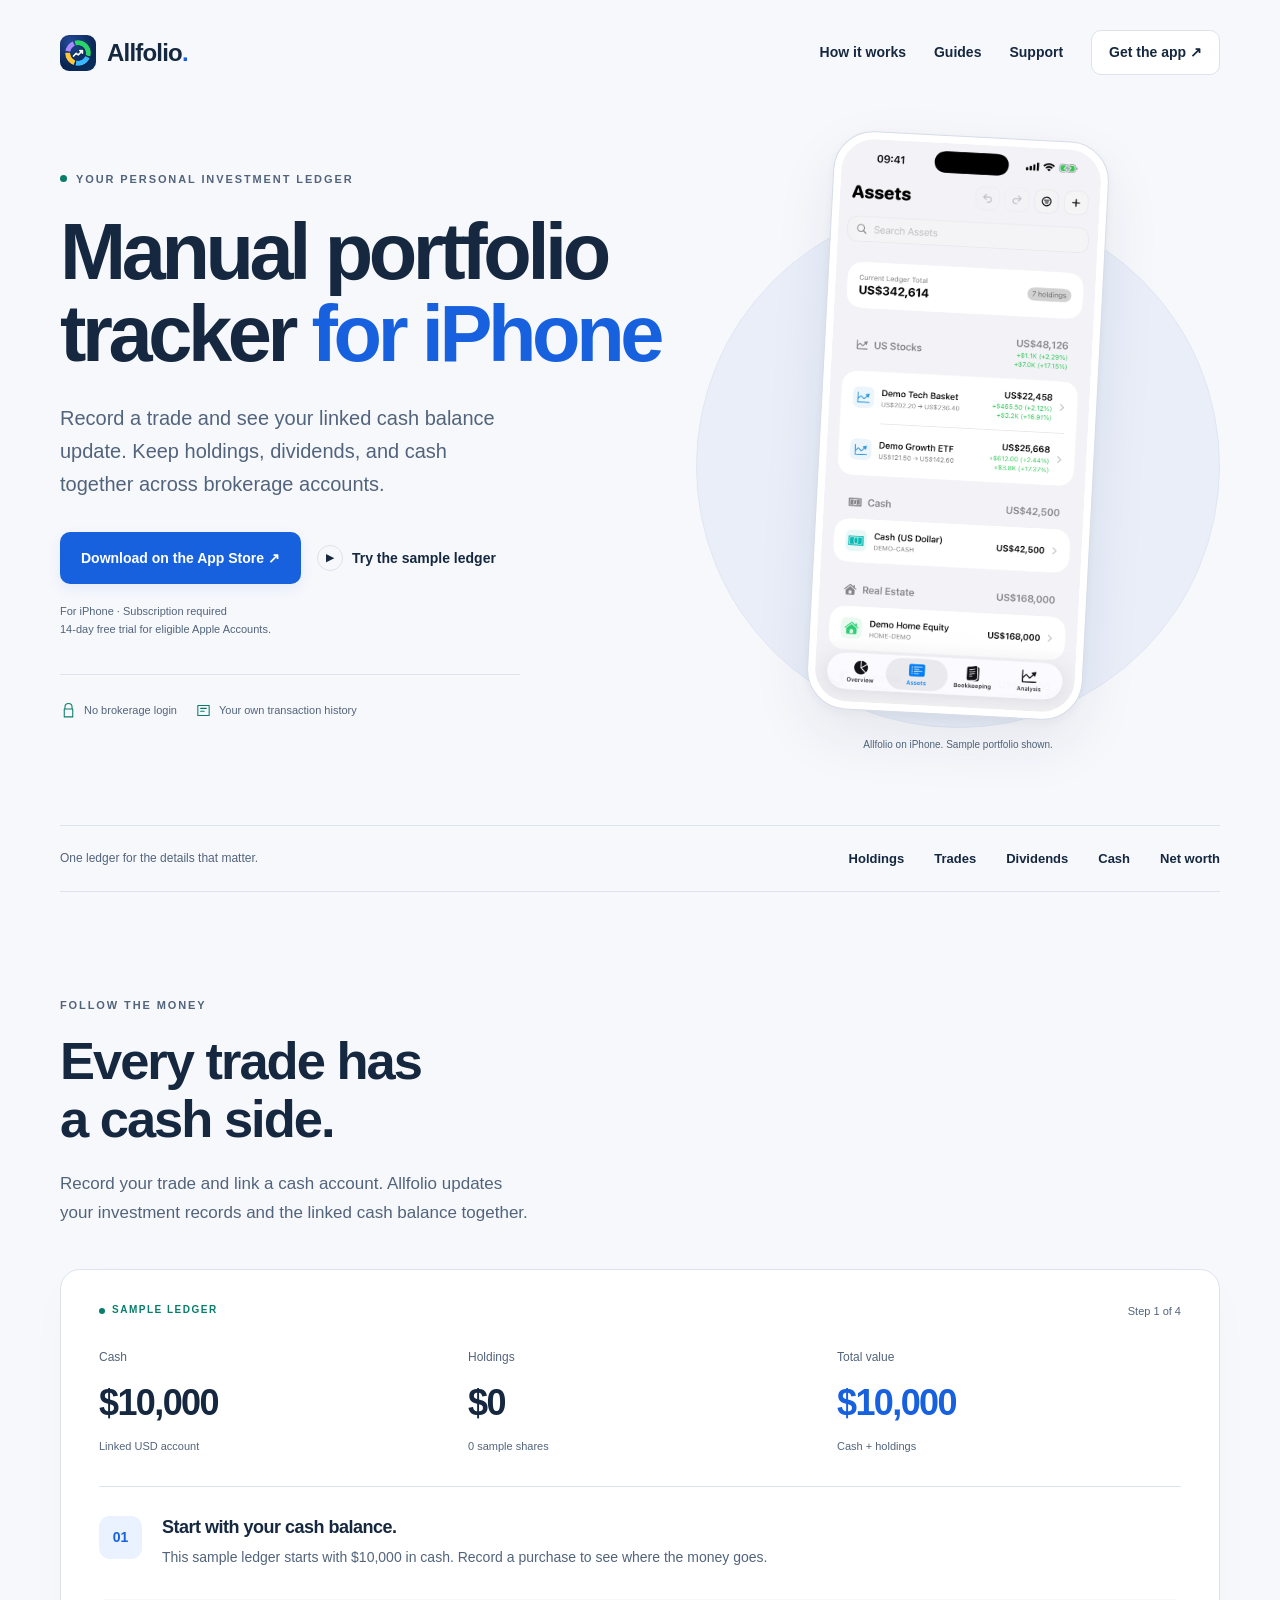
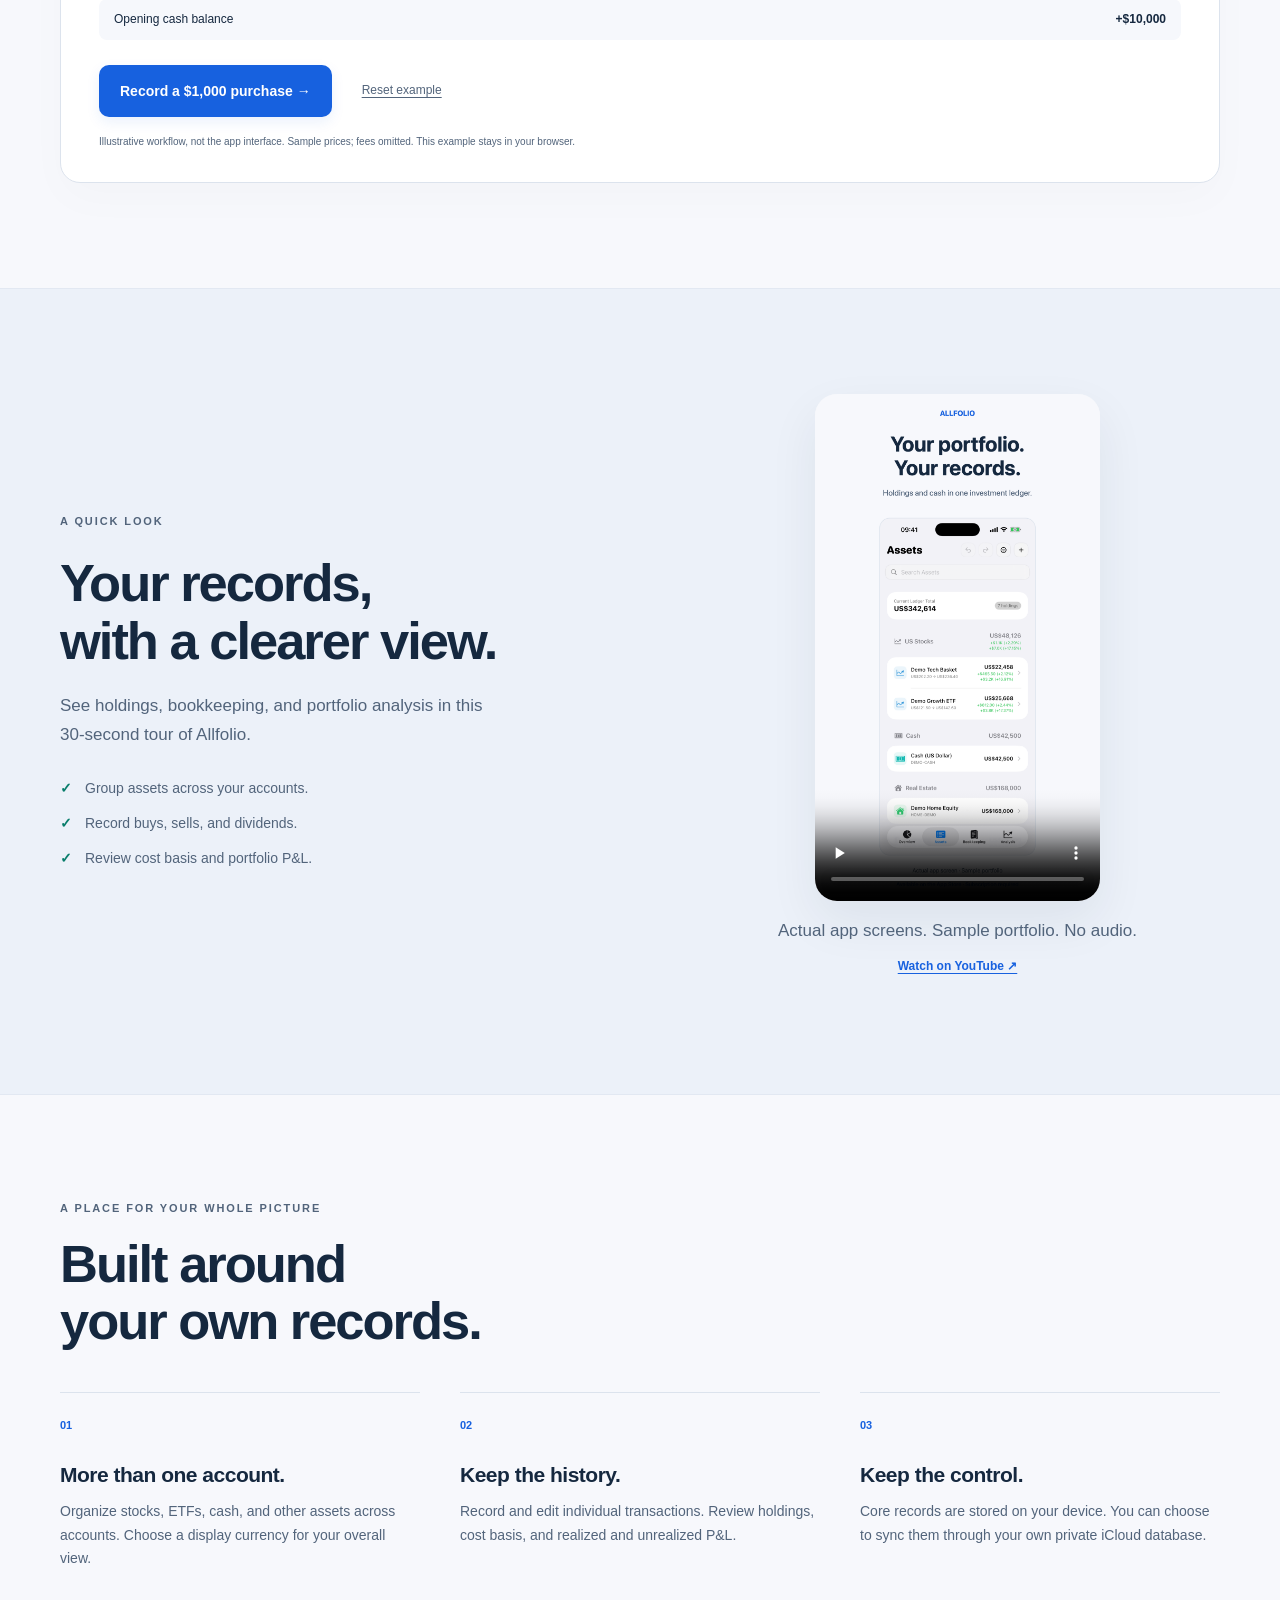
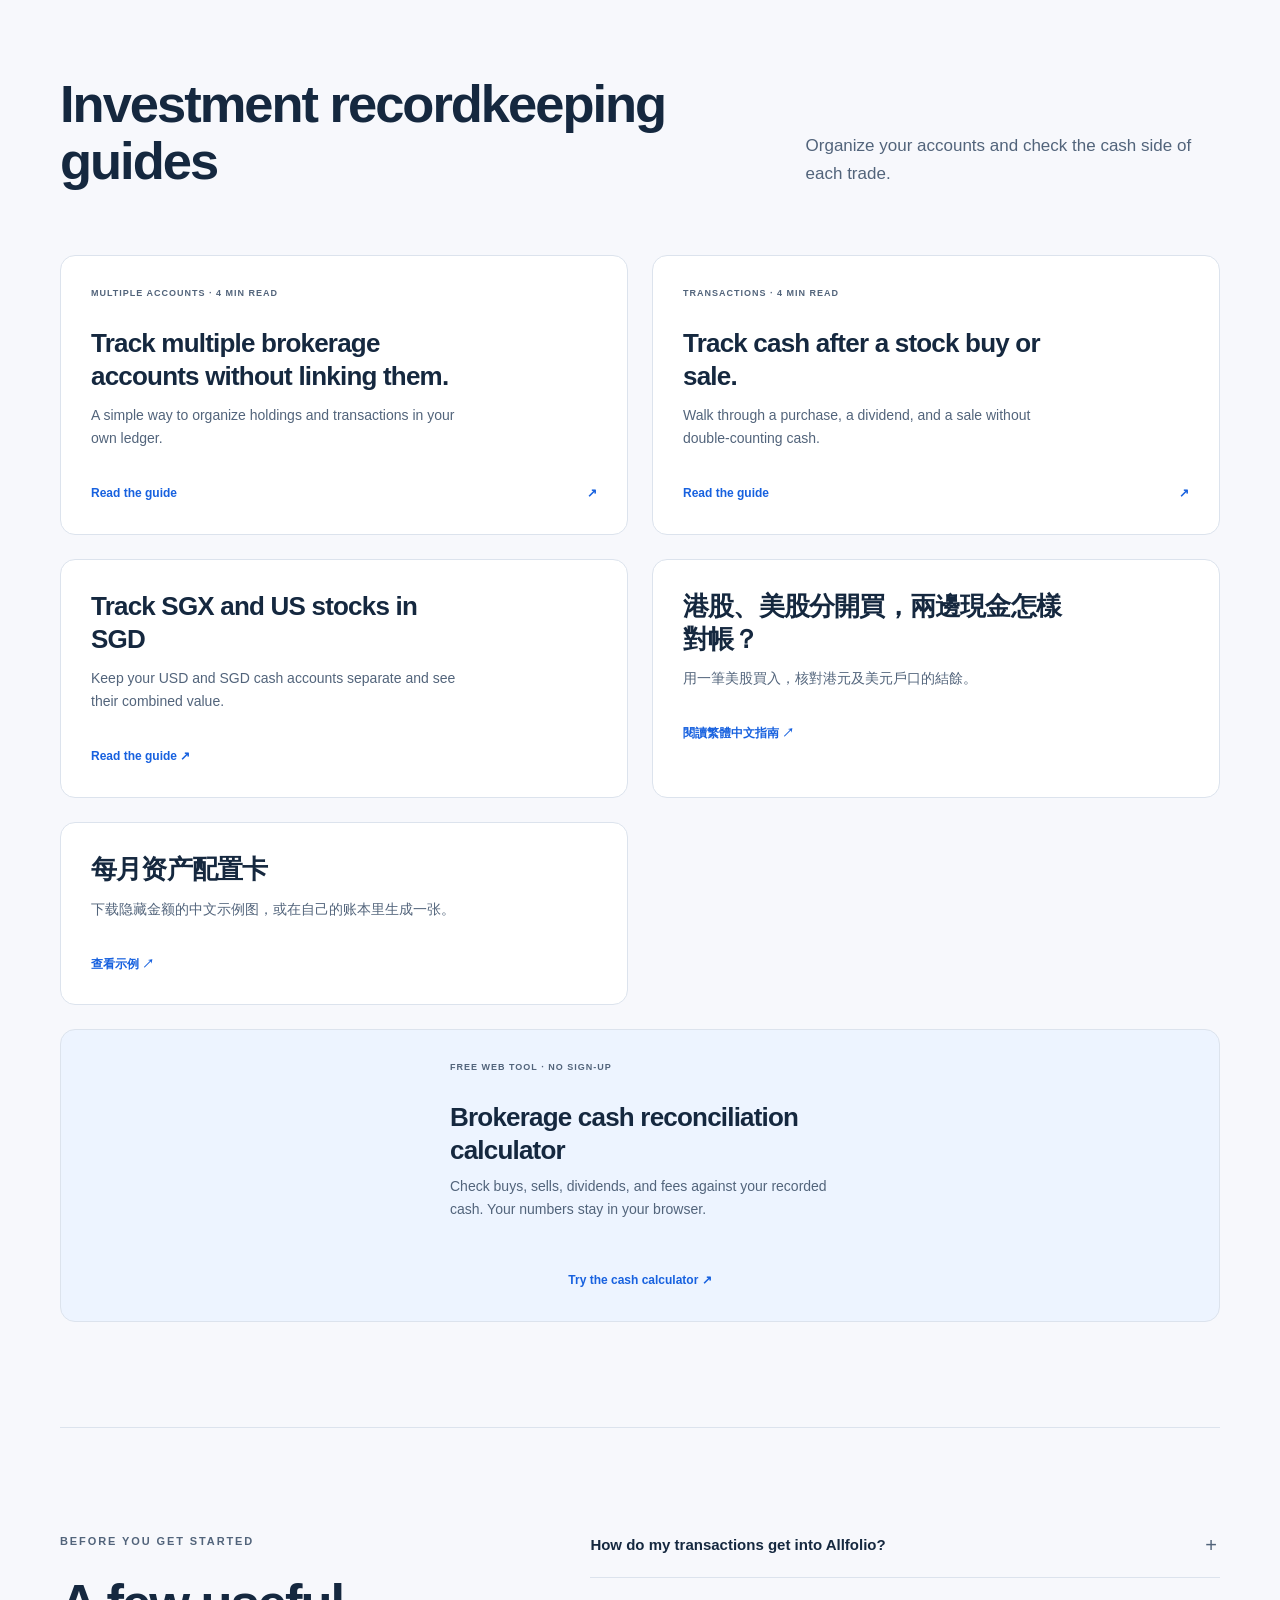
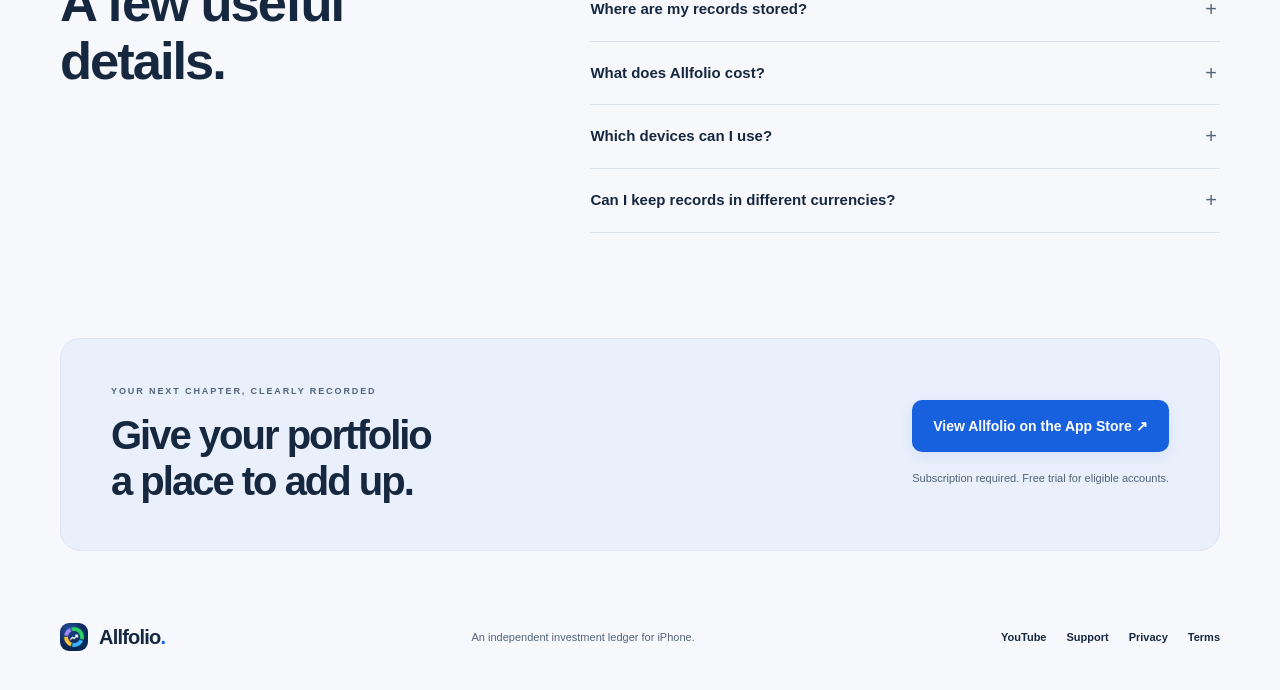
==== commit a60cd0f3: "Add a downloadable Chinese monthly allocation example and clarify the correction walkthrough" ====
--- a/index.html
+++ b/index.html
@@ -25,7 +25,7 @@
     </section>
     <section class="section tour-section" aria-labelledby="tour-title"><div class="wrap tour-layout"><div><p class="eyebrow">A QUICK LOOK</p><h2 id="tour-title">Your records,<br>with a clearer view.</h2><p>See holdings, bookkeeping, and portfolio analysis in this 30-second tour of Allfolio.</p><ul class="check-list"><li>Group assets across your accounts.</li><li>Record buys, sells, and dividends.</li><li>Review cost basis and portfolio P&amp;L.</li></ul></div><div class="tour-video"><video controls playsinline preload="none" poster="./marketing/tour-poster.png" width="1080" height="1920" aria-label="Thirty-second Allfolio product tour with sample data"><source src="./marketing/allfolio-tour.mp4" type="video/mp4"><track kind="captions" src="./marketing/allfolio-tour.vtt" srclang="en" label="English" default>Your browser does not support video. <a href="./marketing/allfolio-tour.mp4">Download the Allfolio tour.</a></video><p>Actual app screens. Sample portfolio. No audio.</p><a class="tour-external" href="https://www.youtube.com/shorts/a_1XUYNGojI">Watch on YouTube ↗</a></div></div></section>
     <section class="section wrap" aria-labelledby="features-title"><div class="section-heading"><p class="eyebrow">A PLACE FOR YOUR WHOLE PICTURE</p><h2 id="features-title">Built around<br>your own records.</h2></div><div class="feature-grid"><article><span class="feature-number">01</span><h3>More than one account.</h3><p>Organize stocks, ETFs, cash, and other assets across accounts. Choose a display currency for your overall view.</p></article><article><span class="feature-number">02</span><h3>Keep the history.</h3><p>Record and edit individual transactions. Review holdings, cost basis, and realized and unrealized P&amp;L.</p></article><article><span class="feature-number">03</span><h3>Keep the control.</h3><p>Core records are stored on your device. You can choose to sync them through your own private iCloud database.</p></article></div></section>
-    <section class="section guides-section wrap" id="guides" aria-labelledby="guides-title"><div class="section-heading horizontal"><h2 id="guides-title">Investment recordkeeping guides</h2><p>Organize your accounts and check the cash side of each trade.</p></div><div class="guide-grid"><a class="guide-card" href="./guides/manual-portfolio-tracker.html"><span class="guide-topic">MULTIPLE ACCOUNTS · 4 MIN READ</span><h3>Track multiple brokerage accounts without linking them.</h3><p>A simple way to organize holdings and transactions in your own ledger.</p><span class="guide-arrow">Read the guide <span aria-hidden="true">↗</span></span></a><a class="guide-card" href="./guides/trades-and-cash.html"><span class="guide-topic">TRANSACTIONS · 4 MIN READ</span><h3>Track cash after a stock buy or sale.</h3><p>Walk through a purchase, a dividend, and a sale without double-counting cash.</p><span class="guide-arrow">Read the guide <span aria-hidden="true">↗</span></span></a><a class="guide-card" href="./guides/sgx-us-stocks-in-sgd.html"><h3>Track SGX and US stocks in SGD</h3><p>Keep your USD and SGD cash accounts separate and see their combined value.</p><span class="guide-arrow">Read the guide ↗</span></a><a class="guide-card" href="./guides/hong-kong-portfolio.html" lang="zh-Hant-HK"><h3>港股、美股分開買，兩邊現金怎樣對帳？</h3><p>用一筆美股買入，核對港元及美元戶口的結餘。</p><span class="guide-arrow">閱讀繁體中文指南 ↗</span></a></div><a class="guide-card free-tool-card" href="./tools/portfolio-cash-calculator.html"><div><span class="guide-topic">FREE WEB TOOL · NO SIGN-UP</span><h3>Brokerage cash reconciliation calculator</h3><p>Check buys, sells, dividends, and fees against your recorded cash. Your numbers stay in your browser.</p></div><span class="guide-arrow">Try the cash calculator ↗</span></a></section>
+    <section class="section guides-section wrap" id="guides" aria-labelledby="guides-title"><div class="section-heading horizontal"><h2 id="guides-title">Investment recordkeeping guides</h2><p>Organize your accounts and check the cash side of each trade.</p></div><div class="guide-grid"><a class="guide-card" href="./guides/manual-portfolio-tracker.html"><span class="guide-topic">MULTIPLE ACCOUNTS · 4 MIN READ</span><h3>Track multiple brokerage accounts without linking them.</h3><p>A simple way to organize holdings and transactions in your own ledger.</p><span class="guide-arrow">Read the guide <span aria-hidden="true">↗</span></span></a><a class="guide-card" href="./guides/trades-and-cash.html"><span class="guide-topic">TRANSACTIONS · 4 MIN READ</span><h3>Track cash after a stock buy or sale.</h3><p>Walk through a purchase, a dividend, and a sale without double-counting cash.</p><span class="guide-arrow">Read the guide <span aria-hidden="true">↗</span></span></a><a class="guide-card" href="./guides/sgx-us-stocks-in-sgd.html"><h3>Track SGX and US stocks in SGD</h3><p>Keep your USD and SGD cash accounts separate and see their combined value.</p><span class="guide-arrow">Read the guide ↗</span></a><a class="guide-card" href="./guides/hong-kong-portfolio.html" lang="zh-Hant-HK"><h3>港股、美股分開買，兩邊現金怎樣對帳？</h3><p>用一筆美股買入，核對港元及美元戶口的結餘。</p><span class="guide-arrow">閱讀繁體中文指南 ↗</span></a><a class="guide-card" lang="zh-Hans" href="./guides/monthly-portfolio-allocation.html"><h3>每月资产配置卡</h3><p>下载隐藏金额的中文示例图，或在自己的账本里生成一张。</p><span class="guide-arrow">查看示例 ↗</span></a></div><a class="guide-card free-tool-card" href="./tools/portfolio-cash-calculator.html"><div><span class="guide-topic">FREE WEB TOOL · NO SIGN-UP</span><h3>Brokerage cash reconciliation calculator</h3><p>Check buys, sells, dividends, and fees against your recorded cash. Your numbers stay in your browser.</p></div><span class="guide-arrow">Try the cash calculator ↗</span></a></section>
     <section class="section wrap faq-section" aria-labelledby="faq-title"><div><p class="eyebrow">BEFORE YOU GET STARTED</p><h2 id="faq-title">A few useful<br>details.</h2></div><div class="faq-list"><details><summary>How do my transactions get into Allfolio?</summary><p>You record your assets and transactions yourself. Optional AI recognition can help turn a screenshot into transaction details for you to review. No brokerage login is required.</p></details><details><summary>Where are my records stored?</summary><p>Core asset, transaction, and ledger records are stored on your device, with optional sync through your own private iCloud database. Optional AI, market data, feedback, and consented usage analytics have separate data flows explained in our <a href="./privacy.html">privacy policy</a>.</p></details><details><summary>What does Allfolio cost?</summary><p>Allfolio is free to download. An active monthly or yearly subscription, or an eligible trial, is required to use the app. Eligible Apple Accounts can start a 14-day free trial. Current plans and prices are shown in the App Store and in the app. Trials renew as paid subscriptions unless canceled in your Apple Account settings.</p></details><details><summary>Which devices can I use?</summary><p>Allfolio is available on the App Store for iPhone running iOS 17 or later.</p></details><details><summary>Can I keep records in different currencies?</summary><p>Yes. Record assets and cash accounts in their own currencies, then choose a display currency for the combined view.</p></details></div></section>
     <section class="closing wrap"><div><p class="eyebrow">YOUR NEXT CHAPTER, CLEARLY RECORDED</p><h2>Give your portfolio<br>a place to add up.</h2></div><div><a class="button primary" href="https://apps.apple.com/app/apple-store/id6772176503?ppid=fc0e9323-cf32-40ca-8069-30a20adb81aa&amp;pt=128935614&amp;ct=US_Web_202611&amp;mt=8">View Allfolio on the App Store ↗</a><p class="purchase-note">Subscription required. Free trial for eligible accounts.</p></div></section>
   </main><footer class="site-footer wrap"><a class="brand" href="./"><img src="./marketing/app-icon.png" width="28" height="28" alt=""><span>Allfolio<span class="brand-dot">.</span></span></a><p>An independent investment ledger for iPhone.</p><nav aria-label="Footer navigation"><a href="https://www.youtube.com/@AllfolioLedger">YouTube</a><a href="./support.html">Support</a><a href="./privacy.html">Privacy</a><a href="https://www.apple.com/legal/internet-services/itunes/dev/stdeula/">Terms</a></nav></footer>
